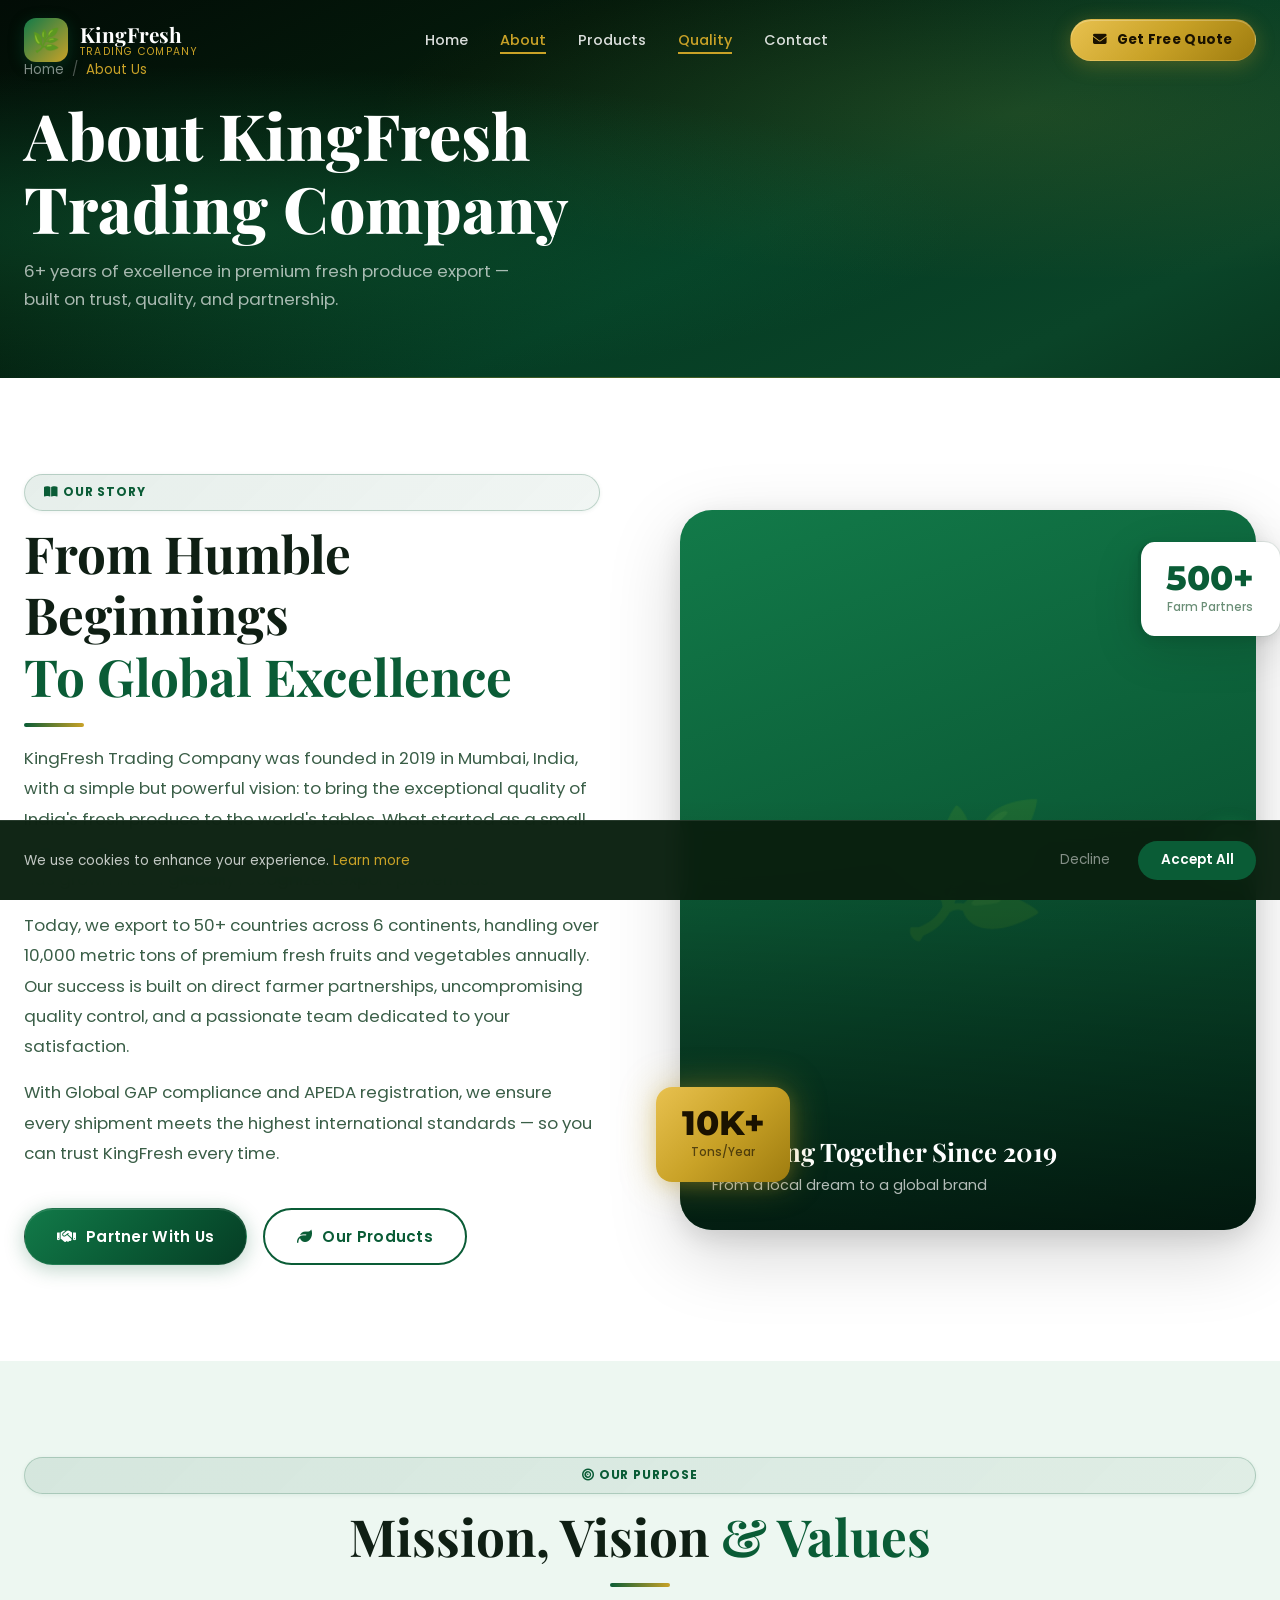
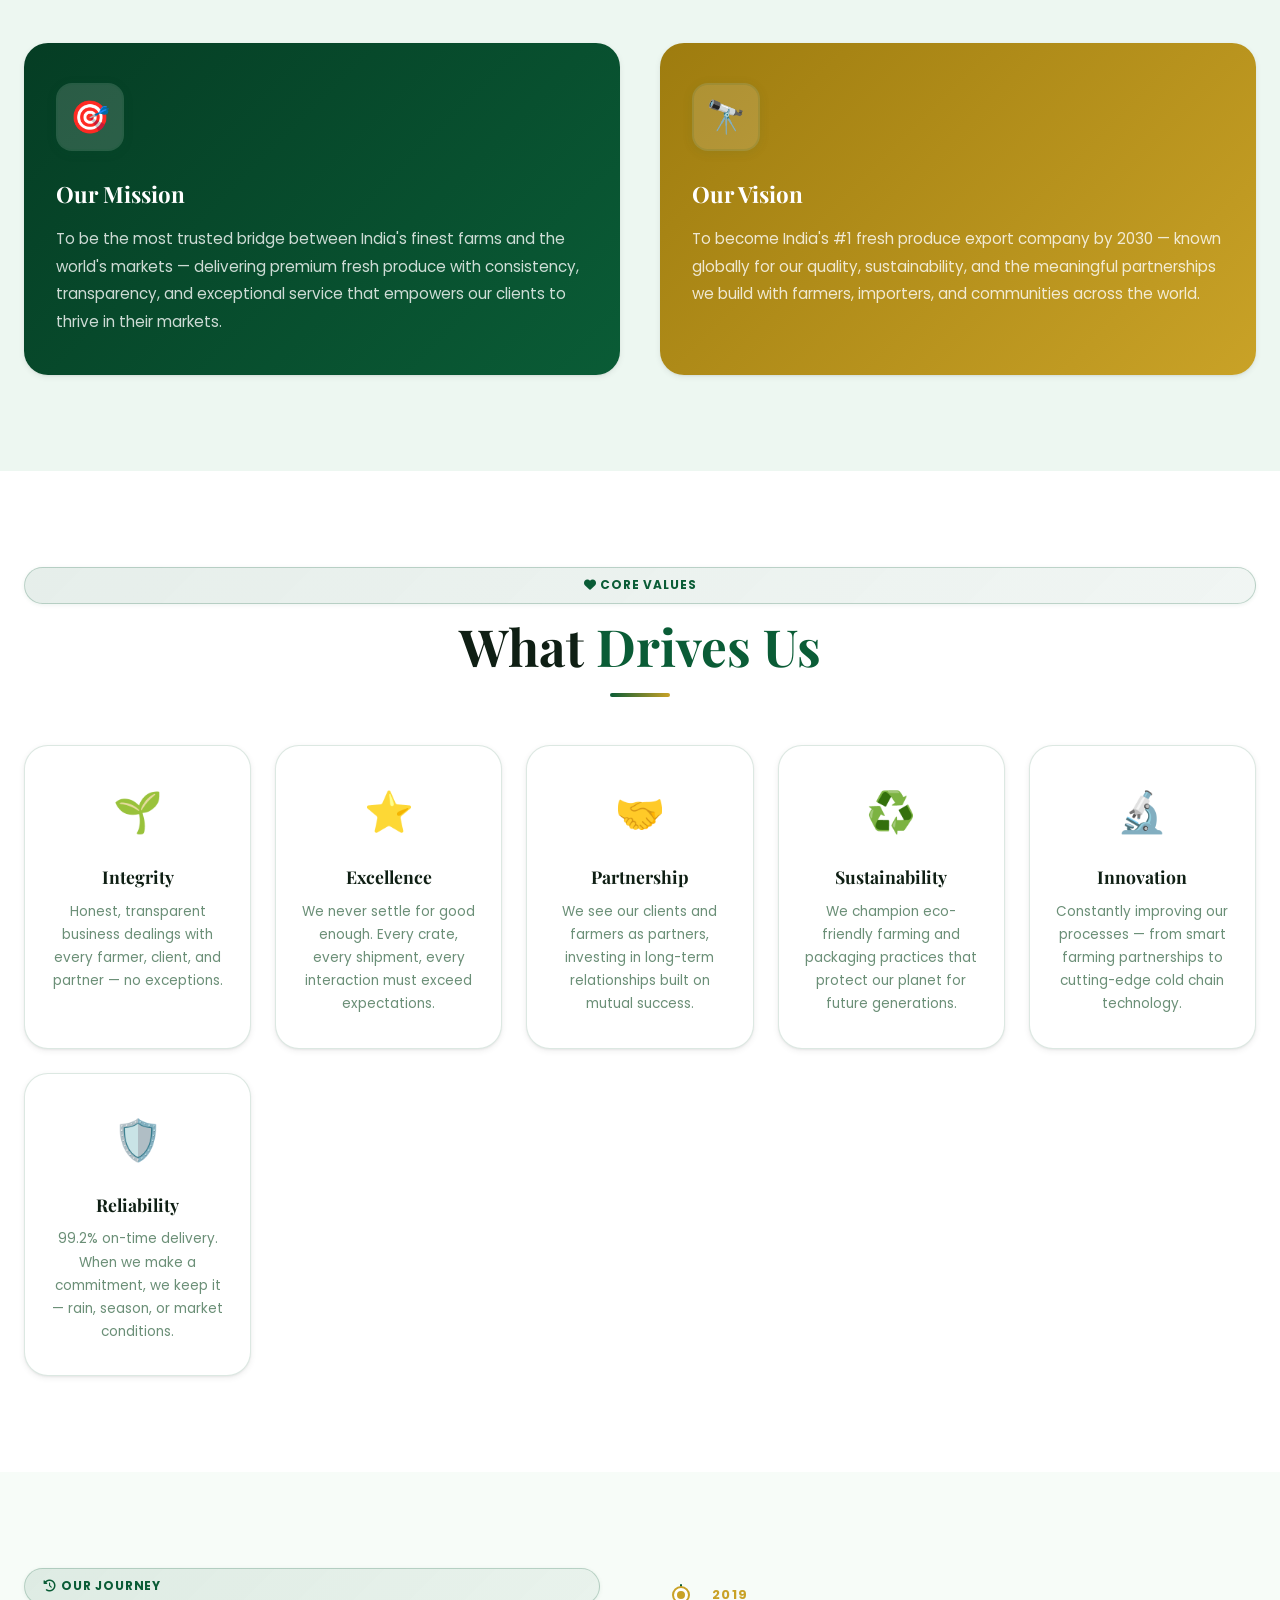
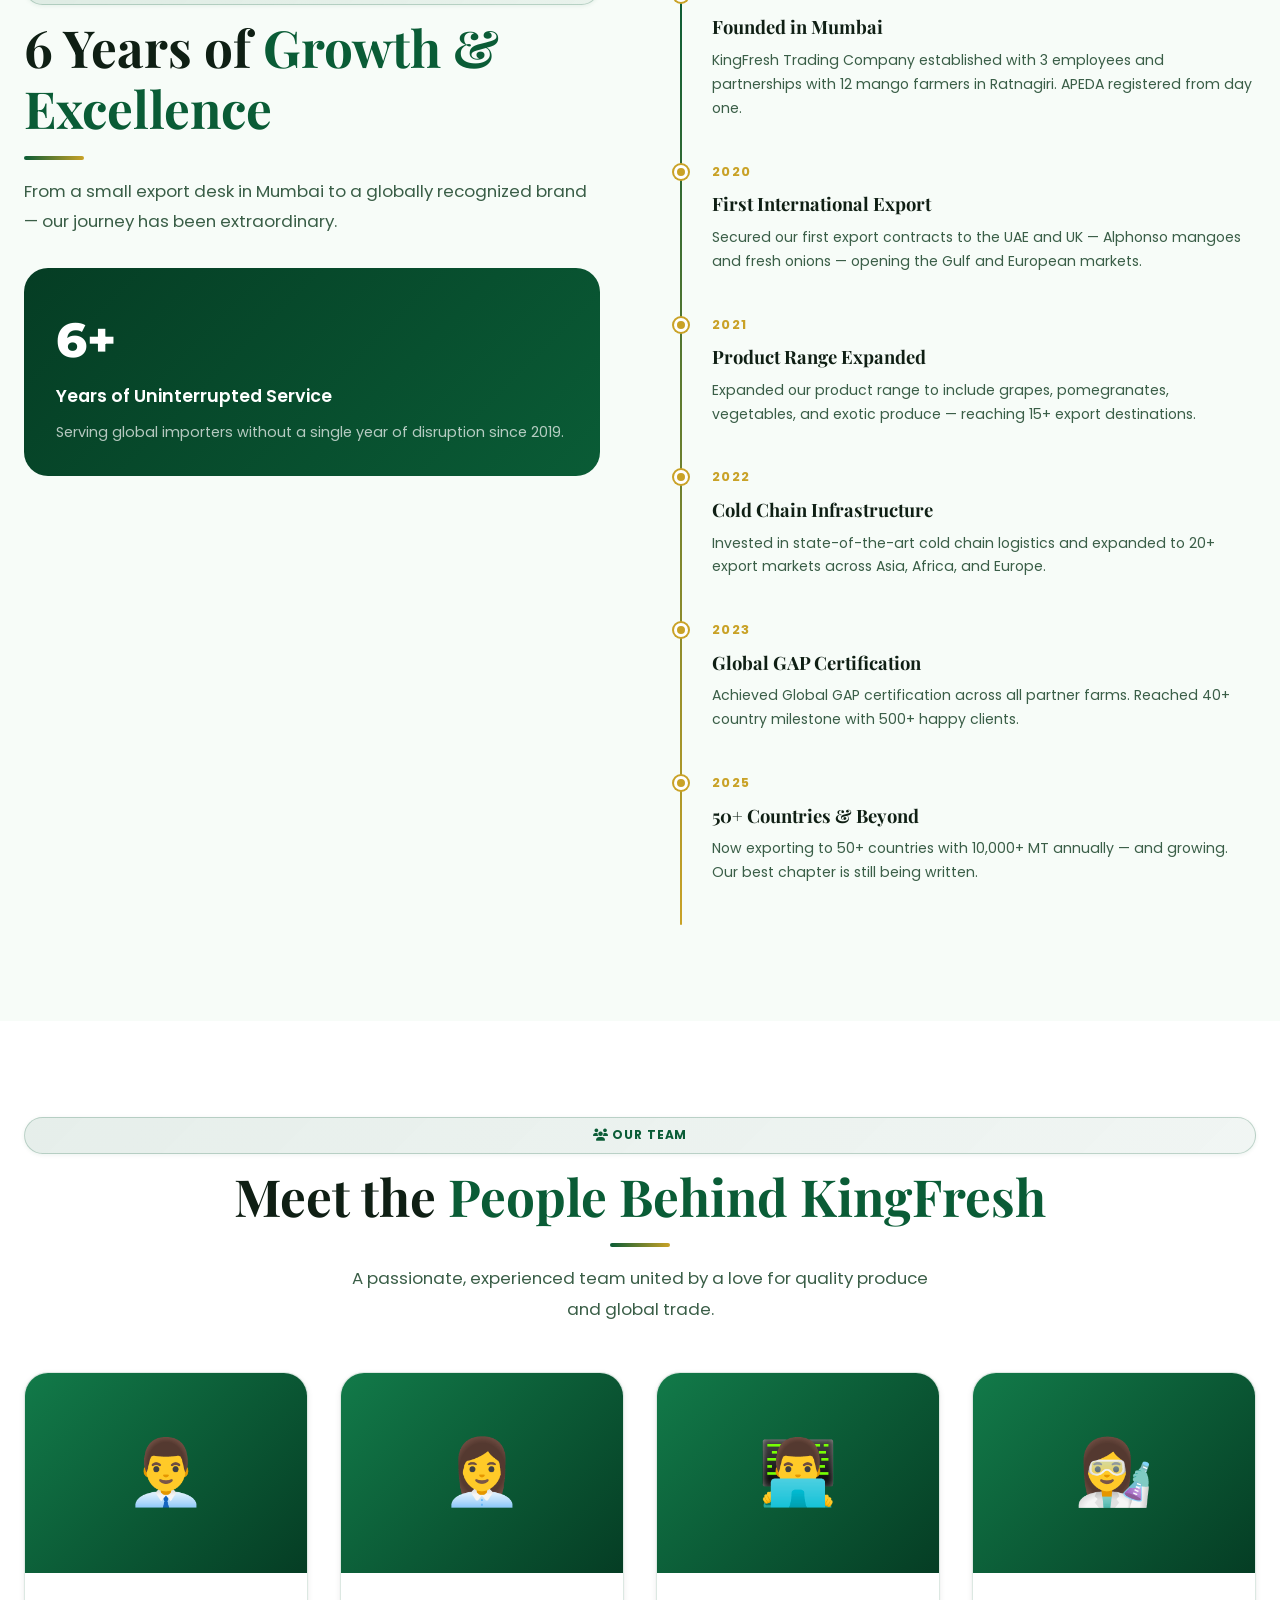
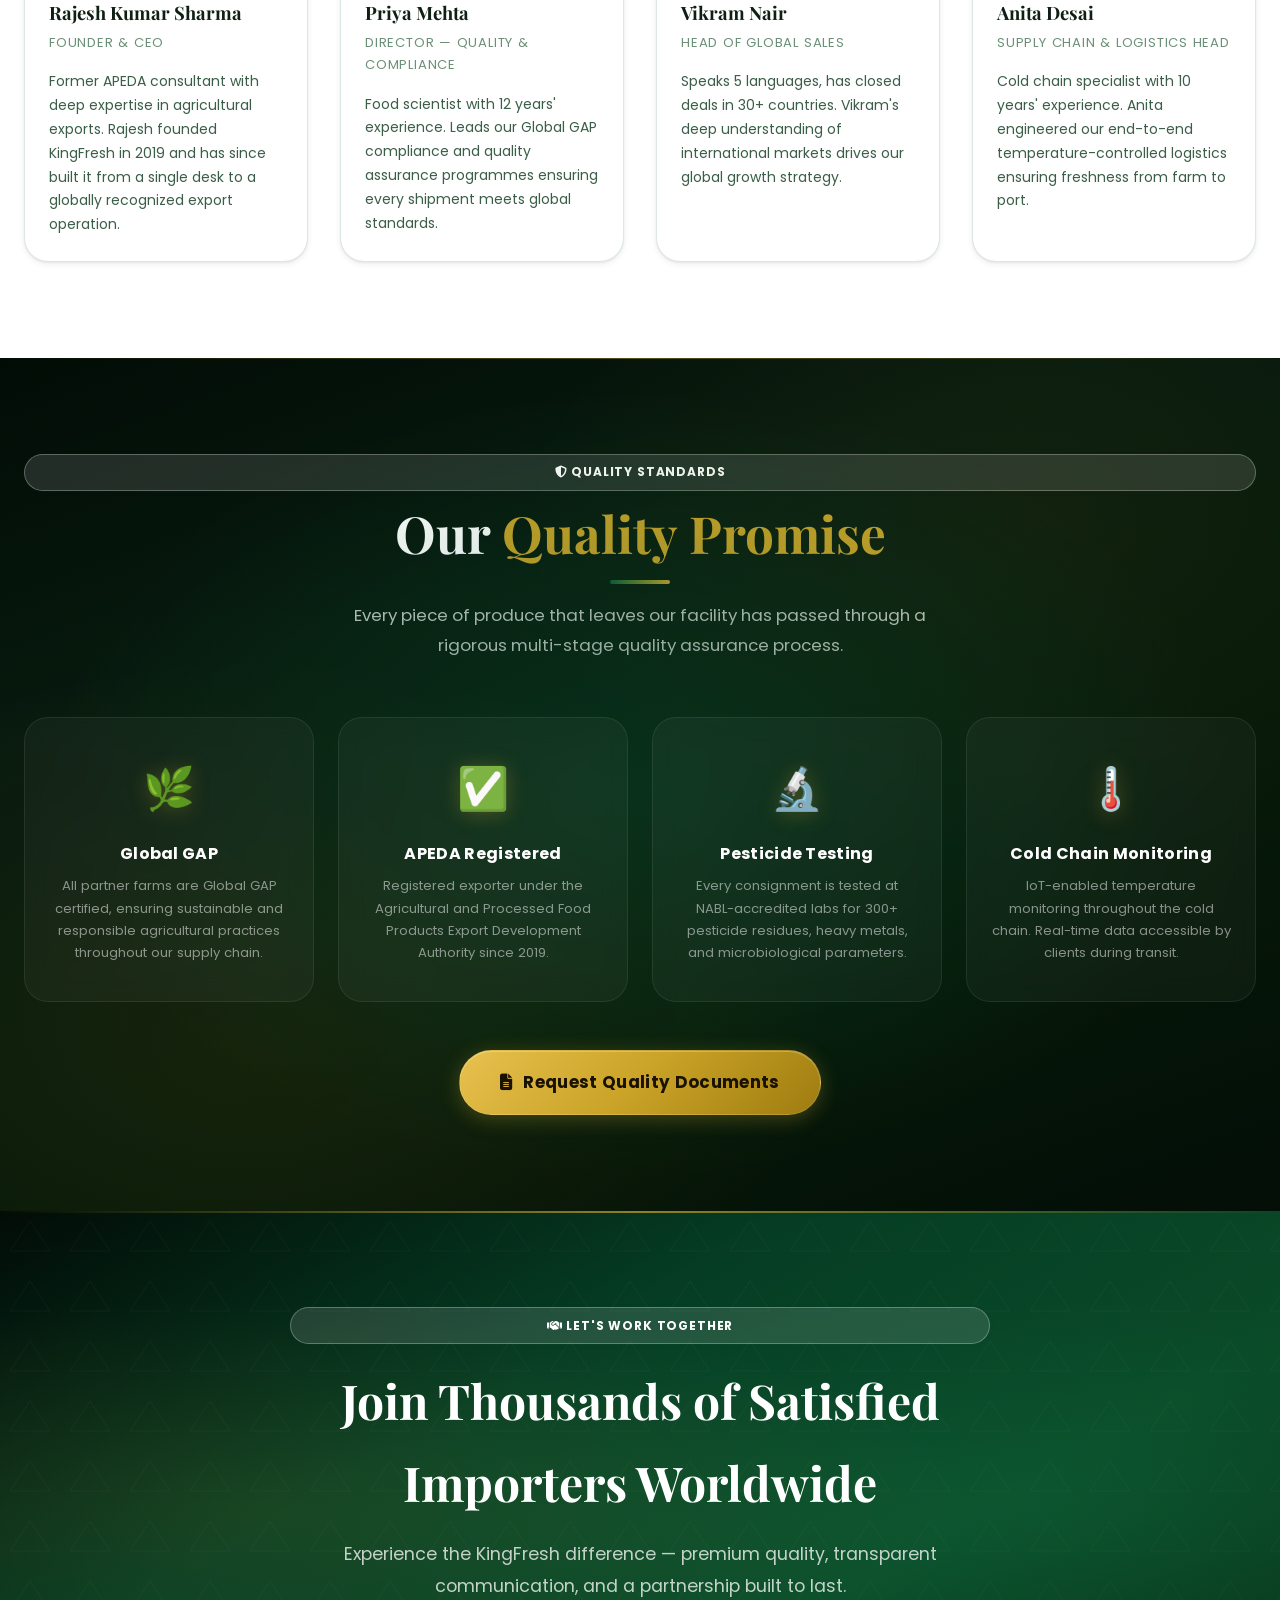
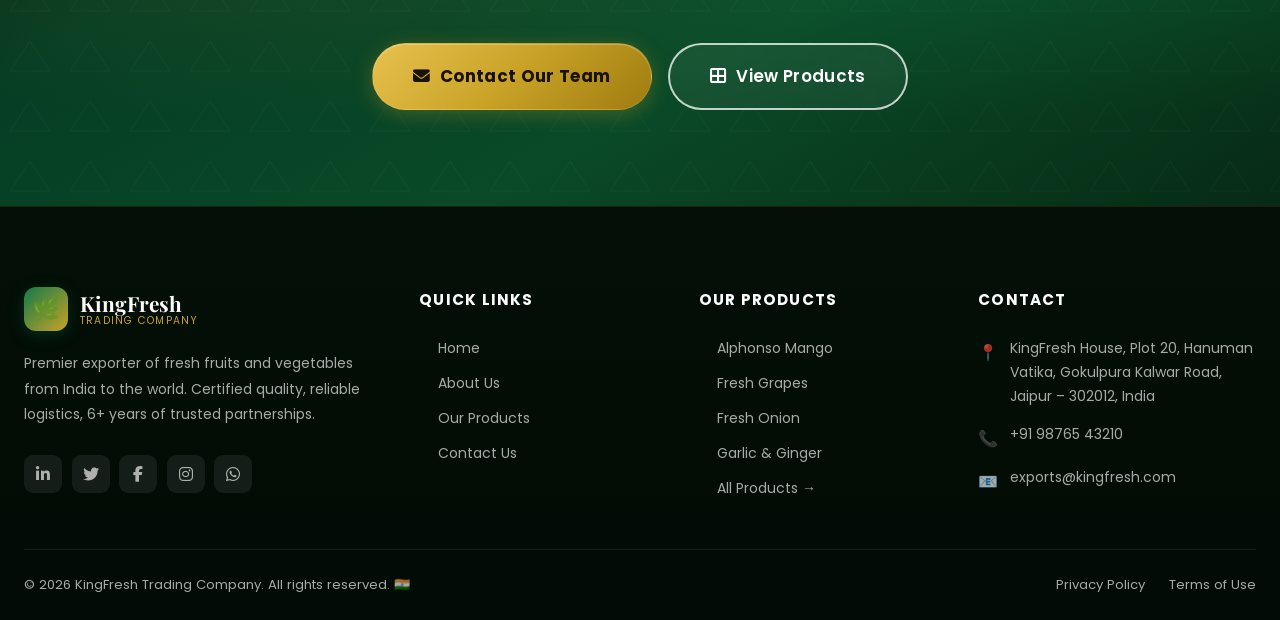
==== about.html @ a1f4e469 "KingFresh website" ====
<!DOCTYPE html>
<html lang="en">
<head>
  <meta charset="UTF-8"/>
  <meta name="viewport" content="width=device-width, initial-scale=1.0"/>
  <meta name="description" content="About KingFresh Trading Company — Our story, mission, team, and quality certifications. 6+ years of premium fresh produce export excellence."/>
  <title>About Us | KingFresh Trading Company</title>
  <link rel="stylesheet" href="css/style.css"/>
  <link rel="stylesheet" href="https://cdnjs.cloudflare.com/ajax/libs/font-awesome/6.5.0/css/all.min.css" crossorigin="anonymous"/>
  <meta name="theme-color" content="#0a5c36"/>
</head>
<body>

<div id="progress-bar" aria-hidden="true"></div>

<!-- PRELOADER -->
<div id="preloader" role="status" aria-label="Loading">
  <div class="preloader-inner">
    <div class="preloader-logo">King<span>Fresh</span></div>
    <div class="preloader-bar"><div class="preloader-bar-fill"></div></div>
  </div>
</div>

<!-- NAVBAR -->
<nav class="navbar transparent" aria-label="Main Navigation">
  <div class="container nav-inner">
    <a href="index.html" class="nav-logo">
      <div class="nav-logo-icon">🌿</div>
      <div class="nav-logo-text">KingFresh<span>Trading Company</span></div>
    </a>
    <ul class="nav-links">
      <li><a href="index.html"    class="nav-link">Home</a></li>
      <li><a href="about.html"    class="nav-link active">About</a></li>
      <li><a href="products.html" class="nav-link">Products</a></li>
      <li><a href="about.html#quality" class="nav-link">Quality</a></li>
      <li><a href="contact.html"  class="nav-link">Contact</a></li>
    </ul>
    <a href="contact.html" class="btn btn-secondary btn-sm nav-cta"><i class="fas fa-envelope"></i> Get Free Quote</a>
    <button class="nav-hamburger" aria-label="Toggle Menu"><span></span><span></span><span></span></button>
  </div>
</nav>
<div class="mobile-menu" id="mobile-menu">
  <a href="index.html" class="nav-link">Home</a>
  <a href="about.html" class="nav-link">About</a>
  <a href="products.html" class="nav-link">Products</a>
  <a href="contact.html" class="nav-link">Contact</a>
  <a href="contact.html" class="btn btn-secondary">Get Free Quote</a>
</div>

<!-- PAGE HERO -->
<header class="page-hero" aria-labelledby="page-title">
  <div class="container page-hero-inner">
    <nav class="breadcrumb" aria-label="Breadcrumb">
      <a href="index.html">Home</a>
      <span class="breadcrumb-sep">/</span>
      <span class="breadcrumb-current">About Us</span>
    </nav>
    <h1 class="page-hero-title" id="page-title">About KingFresh<br/>Trading Company</h1>
    <p class="page-hero-sub">6+ years of excellence in premium fresh produce export — built on trust, quality, and partnership.</p>
  </div>
</header>

<!-- OUR STORY -->
<section class="section-pad" style="background:var(--clr-white);" aria-labelledby="story-title">
  <div class="container">
    <div class="about-grid">
      <div class="reveal from-left">
        <span class="badge section-label"><i class="fas fa-book-open"></i> Our Story</span>
        <h2 class="section-title" id="story-title">From Humble Beginnings<br/><span>To Global Excellence</span></h2>
        <div class="divider"></div>
        <p class="section-sub">
          KingFresh Trading Company was founded in 2019 in Mumbai, India, with a simple but powerful vision:
          to bring the exceptional quality of India's fresh produce to the world's tables. What started as a
          small export operation with 3 team members and a handful of farmers has grown into a globally
          recognized export powerhouse.
        </p>
        <p class="section-sub" style="margin-top:1rem;">
          Today, we export to 50+ countries across 6 continents, handling over 10,000 metric tons of
          premium fresh fruits and vegetables annually. Our success is built on direct farmer partnerships,
          uncompromising quality control, and a passionate team dedicated to your satisfaction.
        </p>
        <p class="section-sub" style="margin-top:1rem;">
          With Global GAP compliance and APEDA registration, we ensure every
          shipment meets the highest international standards — so you can trust KingFresh every time.
        </p>
        <div style="margin-top:2.5rem;display:flex;gap:1rem;flex-wrap:wrap;">
          <a href="contact.html" class="btn btn-primary"><i class="fas fa-handshake"></i> Partner With Us</a>
          <a href="products.html" class="btn btn-outline-dark"><i class="fas fa-leaf"></i> Our Products</a>
        </div>
      </div>
      <div class="about-visual reveal from-right">
        <div class="about-img-main">
          <div class="about-img-content">
            <p class="about-img-caption">Growing Together Since 2019</p>
            <p class="about-img-sub">From a local dream to a global brand</p>
          </div>
        </div>
        <div class="about-badge-float">
          <div class="num">500+</div>
          <div class="label">Farm Partners</div>
        </div>
        <div class="about-badge-float2">
          <div class="num">10K+</div>
          <div class="label">Tons/Year</div>
        </div>
      </div>
    </div>
  </div>
</section>

<!-- MISSION & VISION -->
<section class="section-pad" style="background:var(--clr-light);" aria-labelledby="mv-title">
  <div class="container">
    <div class="text-center reveal" style="margin-bottom:3.5rem;">
      <span class="badge section-label"><i class="fas fa-bullseye"></i> Our Purpose</span>
      <h2 class="section-title" id="mv-title">Mission, Vision <span>&amp; Values</span></h2>
      <div class="divider center"></div>
    </div>
    <div style="display:grid;grid-template-columns:1fr 1fr;gap:2.5rem;" class="mission-grid">
      <div class="why-card reveal stagger-1" style="background:linear-gradient(135deg,var(--clr-primary-dark),var(--clr-primary));color:white;border:none;">
        <div class="why-icon" style="background:rgba(255,255,255,0.15);font-size:2rem;">🎯</div>
        <h3 class="why-title" style="color:white;font-family:var(--font-heading);font-size:1.4rem;">Our Mission</h3>
        <p style="color:rgba(255,255,255,0.8);font-size:.95rem;line-height:1.8;">
          To be the most trusted bridge between India's finest farms and the world's markets —
          delivering premium fresh produce with consistency, transparency, and exceptional service
          that empowers our clients to thrive in their markets.
        </p>
      </div>
      <div class="why-card reveal stagger-2" style="background:linear-gradient(135deg,var(--clr-secondary-dark),var(--clr-secondary));color:white;border:none;">
        <div class="why-icon" style="background:rgba(255,255,255,0.15);font-size:2rem;">🔭</div>
        <h3 class="why-title" style="color:white;font-family:var(--font-heading);font-size:1.4rem;">Our Vision</h3>
        <p style="color:rgba(255,255,255,0.8);font-size:.95rem;line-height:1.8;">
          To become India's #1 fresh produce export company by 2030 — known globally for
          our quality, sustainability, and the meaningful partnerships we build with farmers,
          importers, and communities across the world.
        </p>
      </div>
    </div>
  </div>
</section>

<!-- VALUES -->
<section class="section-pad" style="background:var(--clr-white);" aria-labelledby="values-title">
  <div class="container">
    <div class="text-center reveal" style="margin-bottom:3rem;">
      <span class="badge section-label"><i class="fas fa-heart"></i> Core Values</span>
      <h2 class="section-title" id="values-title">What <span>Drives Us</span></h2>
      <div class="divider center"></div>
    </div>
    <div class="values-grid">
      <div class="value-card reveal stagger-1">
        <div class="value-icon">🌱</div>
        <div class="value-name">Integrity</div>
        <p class="value-desc">Honest, transparent business dealings with every farmer, client, and partner — no exceptions.</p>
      </div>
      <div class="value-card reveal stagger-2">
        <div class="value-icon">⭐</div>
        <div class="value-name">Excellence</div>
        <p class="value-desc">We never settle for good enough. Every crate, every shipment, every interaction must exceed expectations.</p>
      </div>
      <div class="value-card reveal stagger-3">
        <div class="value-icon">🤝</div>
        <div class="value-name">Partnership</div>
        <p class="value-desc">We see our clients and farmers as partners, investing in long-term relationships built on mutual success.</p>
      </div>
      <div class="value-card reveal stagger-4">
        <div class="value-icon">♻️</div>
        <div class="value-name">Sustainability</div>
        <p class="value-desc">We champion eco-friendly farming and packaging practices that protect our planet for future generations.</p>
      </div>
      <div class="value-card reveal stagger-1">
        <div class="value-icon">🔬</div>
        <div class="value-name">Innovation</div>
        <p class="value-desc">Constantly improving our processes — from smart farming partnerships to cutting-edge cold chain technology.</p>
      </div>
      <div class="value-card reveal stagger-2">
        <div class="value-icon">🛡️</div>
        <div class="value-name">Reliability</div>
        <p class="value-desc">99.2% on-time delivery. When we make a commitment, we keep it — rain, season, or market conditions.</p>
      </div>
    </div>
  </div>
</section>

<!-- TIMELINE -->
<section class="section-pad" style="background:var(--clr-off-white);" aria-labelledby="timeline-title">
  <div class="container">
    <div class="timeline-outer" style="display:grid;grid-template-columns:1fr 1fr;gap:5rem;align-items:start;">
      <div class="reveal from-left">
        <span class="badge section-label"><i class="fas fa-history"></i> Our Journey</span>
        <h2 class="section-title" id="timeline-title">6 Years of <span>Growth &amp; Excellence</span></h2>
        <div class="divider"></div>
        <p class="section-sub">From a small export desk in Mumbai to a globally recognized brand — our journey has been extraordinary.</p>
        <div style="margin-top:2rem;padding:2rem;background:linear-gradient(135deg,var(--clr-primary-dark),var(--clr-primary));border-radius:var(--radius-xl);color:white;">
          <div style="font-size:3rem;font-weight:800;font-family:var(--font-display);">6+</div>
          <div style="font-size:1.1rem;font-weight:600;margin-bottom:.5rem;">Years of Uninterrupted Service</div>
          <div style="font-size:.9rem;color:rgba(255,255,255,0.7);">Serving global importers without a single year of disruption since 2019.</div>
        </div>
      </div>
      <div class="reveal from-right" style="padding-top:1rem;">
        <div class="timeline">
          <div class="timeline-item">
            <div class="timeline-year">2019</div>
            <div class="timeline-title">Founded in Mumbai</div>
            <p class="timeline-desc">KingFresh Trading Company established with 3 employees and partnerships with 12 mango farmers in Ratnagiri. APEDA registered from day one.</p>
          </div>
          <div class="timeline-item">
            <div class="timeline-year">2020</div>
            <div class="timeline-title">First International Export</div>
            <p class="timeline-desc">Secured our first export contracts to the UAE and UK — Alphonso mangoes and fresh onions — opening the Gulf and European markets.</p>
          </div>
          <div class="timeline-item">
            <div class="timeline-year">2021</div>
            <div class="timeline-title">Product Range Expanded</div>
            <p class="timeline-desc">Expanded our product range to include grapes, pomegranates, vegetables, and exotic produce — reaching 15+ export destinations.</p>
          </div>
          <div class="timeline-item">
            <div class="timeline-year">2022</div>
            <div class="timeline-title">Cold Chain Infrastructure</div>
            <p class="timeline-desc">Invested in state-of-the-art cold chain logistics and expanded to 20+ export markets across Asia, Africa, and Europe.</p>
          </div>
          <div class="timeline-item">
            <div class="timeline-year">2023</div>
            <div class="timeline-title">Global GAP Certification</div>
            <p class="timeline-desc">Achieved Global GAP certification across all partner farms. Reached 40+ country milestone with 500+ happy clients.</p>
          </div>
          <div class="timeline-item">
            <div class="timeline-year">2025</div>
            <div class="timeline-title">50+ Countries &amp; Beyond</div>
            <p class="timeline-desc">Now exporting to 50+ countries with 10,000+ MT annually — and growing. Our best chapter is still being written.</p>
          </div>
        </div>
      </div>
    </div>
  </div>
</section>

<!-- TEAM -->
<section class="section-pad" style="background:var(--clr-white);" aria-labelledby="team-title">
  <div class="container">
    <div class="text-center reveal" style="margin-bottom:3rem;">
      <span class="badge section-label"><i class="fas fa-users"></i> Our Team</span>
      <h2 class="section-title" id="team-title">Meet the <span>People Behind KingFresh</span></h2>
      <div class="divider center"></div>
      <p class="section-sub">A passionate, experienced team united by a love for quality produce and global trade.</p>
    </div>
    <div class="team-grid">
      <div class="team-card reveal stagger-1">
        <div class="team-avatar">👨‍💼</div>
        <div class="team-body">
          <div class="team-name">Rajesh Kumar Sharma</div>
          <div class="team-role">Founder &amp; CEO</div>
          <p class="team-bio">Former APEDA consultant with deep expertise in agricultural exports. Rajesh founded KingFresh in 2019 and has since built it from a single desk to a globally recognized export operation.</p>
        </div>
      </div>
      <div class="team-card reveal stagger-2">
        <div class="team-avatar">👩‍💼</div>
        <div class="team-body">
          <div class="team-name">Priya Mehta</div>
          <div class="team-role">Director — Quality &amp; Compliance</div>
          <p class="team-bio">Food scientist with 12 years' experience. Leads our Global GAP compliance and quality assurance programmes ensuring every shipment meets global standards.</p>
        </div>
      </div>
      <div class="team-card reveal stagger-3">
        <div class="team-avatar">👨‍💻</div>
        <div class="team-body">
          <div class="team-name">Vikram Nair</div>
          <div class="team-role">Head of Global Sales</div>
          <p class="team-bio">Speaks 5 languages, has closed deals in 30+ countries. Vikram's deep understanding of international markets drives our global growth strategy.</p>
        </div>
      </div>
      <div class="team-card reveal stagger-4">
        <div class="team-avatar">👩‍🔬</div>
        <div class="team-body">
          <div class="team-name">Anita Desai</div>
          <div class="team-role">Supply Chain &amp; Logistics Head</div>
          <p class="team-bio">Cold chain specialist with 10 years' experience. Anita engineered our end-to-end temperature-controlled logistics ensuring freshness from farm to port.</p>
        </div>
      </div>
    </div>
  </div>
</section>

<!-- QUALITY SECTION (anchor for quality link) -->
<section id="quality" class="certs-section section-pad" aria-labelledby="quality-title">
  <div class="container">
    <div class="text-center reveal">
      <span class="badge badge-white section-label"><i class="fas fa-shield-alt"></i> Quality Standards</span>
      <h2 class="section-title light" id="quality-title">Our <span>Quality Promise</span></h2>
      <div class="divider center"></div>
      <p class="section-sub light">Every piece of produce that leaves our facility has passed through a rigorous multi-stage quality assurance process.</p>
    </div>
    <div class="certs-grid" style="margin-top:3.5rem;grid-template-columns:repeat(auto-fill,minmax(260px,1fr));">
      <div class="cert-card reveal stagger-1">
        <span class="cert-icon">🌿</span>
        <div class="cert-name">Global GAP</div>
        <p class="cert-body">All partner farms are Global GAP certified, ensuring sustainable and responsible agricultural practices throughout our supply chain.</p>
      </div>
      <div class="cert-card reveal stagger-2">
        <span class="cert-icon">✅</span>
        <div class="cert-name">APEDA Registered</div>
        <p class="cert-body">Registered exporter under the Agricultural and Processed Food Products Export Development Authority since 2019.</p>
      </div>
      <div class="cert-card reveal stagger-3">
        <span class="cert-icon">🔬</span>
        <div class="cert-name">Pesticide Testing</div>
        <p class="cert-body">Every consignment is tested at NABL-accredited labs for 300+ pesticide residues, heavy metals, and microbiological parameters.</p>
      </div>
      <div class="cert-card reveal stagger-4">
        <span class="cert-icon">🌡️</span>
        <div class="cert-name">Cold Chain Monitoring</div>
        <p class="cert-body">IoT-enabled temperature monitoring throughout the cold chain. Real-time data accessible by clients during transit.</p>
      </div>
    </div>
    <div style="text-align:center;margin-top:3rem;">
      <a href="contact.html" class="btn btn-secondary btn-lg"><i class="fas fa-file-alt"></i> Request Quality Documents</a>
    </div>
  </div>
</section>

<!-- CTA -->
<section class="cta-section section-pad" aria-labelledby="about-cta-title">
  <div class="container">
    <div class="cta-inner reveal">
      <span class="badge badge-white section-label" style="margin-bottom:1rem;"><i class="fas fa-handshake"></i> Let's Work Together</span>
      <h2 class="cta-title" id="about-cta-title">Join Thousands of Satisfied<br/>Importers Worldwide</h2>
      <p class="cta-desc">Experience the KingFresh difference — premium quality, transparent communication, and a partnership built to last.</p>
      <div class="cta-actions">
        <a href="contact.html" class="btn btn-secondary btn-lg"><i class="fas fa-envelope"></i> Contact Our Team</a>
        <a href="products.html" class="btn btn-outline btn-lg"><i class="fas fa-th-large"></i> View Products</a>
      </div>
    </div>
  </div>
</section>

<!-- FOOTER -->
<footer class="footer">
  <div class="container">
    <div class="footer-grid">
      <div class="footer-brand">
        <div class="nav-logo" style="margin-bottom:1.25rem;"><div class="nav-logo-icon">🌿</div><div class="nav-logo-text">KingFresh<span>Trading Company</span></div></div>
        <p class="footer-brand-desc">Premier exporter of fresh fruits and vegetables from India to the world. Certified quality, reliable logistics, 6+ years of trusted partnerships.</p>
        <div class="footer-social">
          <a href="#" class="footer-social-btn" aria-label="LinkedIn"><i class="fab fa-linkedin-in"></i></a>
          <a href="#" class="footer-social-btn" aria-label="Twitter"><i class="fab fa-twitter"></i></a>
          <a href="#" class="footer-social-btn" aria-label="Facebook"><i class="fab fa-facebook-f"></i></a>
          <a href="#" class="footer-social-btn" aria-label="Instagram"><i class="fab fa-instagram"></i></a>
          <a href="#" class="footer-social-btn" aria-label="WhatsApp"><i class="fab fa-whatsapp"></i></a>
        </div>
      </div>
      <div>
        <div class="footer-col-title">Quick Links</div>
        <ul class="footer-links">
          <li><a href="index.html" class="footer-link">Home</a></li>
          <li><a href="about.html" class="footer-link">About Us</a></li>
          <li><a href="products.html" class="footer-link">Our Products</a></li>
          <li><a href="contact.html" class="footer-link">Contact Us</a></li>
        </ul>
      </div>
      <div>
        <div class="footer-col-title">Our Products</div>
        <ul class="footer-links">
          <li><a href="products.html" class="footer-link">Alphonso Mango</a></li>
          <li><a href="products.html" class="footer-link">Fresh Grapes</a></li>
          <li><a href="products.html" class="footer-link">Fresh Onion</a></li>
          <li><a href="products.html" class="footer-link">Garlic &amp; Ginger</a></li>
          <li><a href="products.html" class="footer-link">All Products →</a></li>
        </ul>
      </div>
      <div>
        <div class="footer-col-title">Contact</div>
        <div class="footer-contact-items">
          <div class="footer-contact-item"><span class="footer-contact-icon">📍</span><span>KingFresh House, Plot 20, Hanuman Vatika, Gokulpura Kalwar Road, Jaipur – 302012, India</span></div>
          <div class="footer-contact-item"><span class="footer-contact-icon">📞</span><a href="tel:+919876543210" style="color:inherit;">+91 98765 43210</a></div>
          <div class="footer-contact-item"><span class="footer-contact-icon">📧</span><a href="mailto:exports@kingfresh.com" style="color:inherit;">exports@kingfresh.com</a></div>
        </div>
      </div>
    </div>
    <div class="footer-bottom">
      <p class="footer-copy">&copy; <span id="year"></span> KingFresh Trading Company. All rights reserved. 🇮🇳</p>
      <nav class="footer-legal"><a href="#">Privacy Policy</a><a href="#">Terms of Use</a></nav>
    </div>
  </div>
</footer>

<button id="back-to-top" aria-label="Back to top"><i class="fas fa-arrow-up"></i></button>
<a id="whatsapp-btn" href="https://wa.me/919876543210" target="_blank" rel="noopener noreferrer" aria-label="WhatsApp"><i class="fab fa-whatsapp"></i></a>
<div id="cookie-banner" role="dialog">
  <p class="cookie-text">We use cookies to enhance your experience. <a href="#">Learn more</a></p>
  <div class="cookie-btns"><button class="cookie-decline">Decline</button><button class="cookie-accept">Accept All</button></div>
</div>
<script>document.getElementById('year').textContent=new Date().getFullYear();</script>
<script src="js/kf-data.js"></script>
<script src="js/kf-site.js" defer></script>
<script src="js/main.js" defer></script>
<style>
  @media(max-width:768px){
    .mission-grid{grid-template-columns:1fr!important;gap:1.5rem!important;}
    /* Timeline two-col → one-col */
    .timeline-outer{grid-template-columns:1fr!important;gap:2rem!important;}
    /* Story section */
    .about-grid{grid-template-columns:1fr!important;}
  }
  @media(max-width:480px){
    .mission-grid{grid-template-columns:1fr!important;}
  }
</style>
</body>
</html>
---- css/style.css ----
/* =====================================================
   KINGFRESH TRADING COMPANY — Premium Export Website
   World-Class Stylesheet v2.0  (Upgraded Palette)
   ===================================================== */

/* === GOOGLE FONTS === */
@import url('https://fonts.googleapis.com/css2?family=Playfair+Display:ital,wght@0,400;0,600;0,700;0,800;1,400;1,600&family=Poppins:wght@300;400;500;600;700;800&family=Montserrat:wght@400;600;700;800;900&display=swap');

/* ============================================
   ROOT VARIABLES  — Deep Emerald + Real Gold
   ============================================ */
:root {
  /* ── Core Greens (deep emerald — like Harrods/luxury) ── */
  --clr-primary:        #0a5c36;   /* deep emerald */
  --clr-primary-light:  #127a49;   /* medium emerald */
  --clr-primary-mid:    #0e6b40;   /* mid emerald for gradients */
  --clr-primary-dark:   #053d24;   /* darkest emerald */
  --clr-primary-glow:   rgba(10,92,54,0.28);

  /* ── Real Gold (warmer, richer — not orange) ── */
  --clr-secondary:      #c9a227;   /* true gold */
  --clr-secondary-light:#e8c14f;   /* light gold */
  --clr-secondary-dark: #9e7c0f;   /* deep gold */
  --clr-gold-glow:      rgba(201,162,39,0.30);

  /* ── Backgrounds & Darks ── */
  --clr-dark:           #03100a;   /* near-black with green tint */
  --clr-dark2:          #071a0e;   /* deep dark section bg */
  --clr-dark3:          #04260f;   /* hero gradient end */

  /* ── Text ── */
  --clr-text:           #0f1f14;   /* near-black text */
  --clr-text-secondary: #3a5e47;   /* mid-dark text */
  --clr-text-muted:     #6b8f77;   /* muted text */

  /* ── Backgrounds (slightly warm whites) ── */
  --clr-white:          #ffffff;
  --clr-off-white:      #f7fcf8;   /* very slightly green-tinted white */
  --clr-light:          #edf7f1;   /* soft light green bg */
  --clr-light2:         #e0f2e9;   /* slightly deeper light green */

  /* ── Border & Utility ── */
  --clr-border:         rgba(10,92,54,0.14);
  --clr-border-gold:    rgba(201,162,39,0.25);

  /* ── Fonts ── */
  --font-heading: 'Playfair Display', Georgia, serif;
  --font-body:    'Poppins', -apple-system, sans-serif;
  --font-display: 'Montserrat', sans-serif;

  /* ── Shadows (deeper, more luxurious) ── */
  --shadow-sm:   0 2px 6px rgba(0,0,0,0.07),  0 1px 2px rgba(0,0,0,0.05);
  --shadow-md:   0 6px 24px rgba(0,0,0,0.10),  0 2px 6px rgba(0,0,0,0.06);
  --shadow-lg:   0 14px 48px rgba(0,0,0,0.13), 0 4px 12px rgba(0,0,0,0.08);
  --shadow-xl:   0 24px 72px rgba(0,0,0,0.17), 0 8px 24px rgba(0,0,0,0.10);
  --shadow-glow: 0 0 48px rgba(10,92,54,0.40), 0 0 16px rgba(10,92,54,0.20);
  --shadow-gold: 0 0 36px rgba(201,162,39,0.38), 0 4px 16px rgba(201,162,39,0.20);
  --shadow-card: 0 4px 16px rgba(10,92,54,0.08), 0 1px 4px rgba(0,0,0,0.04);

  /* ── Radius ── */
  --radius-sm: .375rem;
  --radius-md: .75rem;
  --radius-lg: 1rem;
  --radius-xl: 1.5rem;
  --radius-2xl:2rem;
  --radius-full:9999px;

  /* ── Transitions ── */
  --transition: 300ms ease;
  --transition-spring: 320ms cubic-bezier(0.34,1.56,0.64,1);

  --nav-h: 80px;
  --container: 1280px;
}

/* ============================================
   RESET & BASE
   ============================================ */
*,*::before,*::after{box-sizing:border-box;margin:0;padding:0;}
html{scroll-behavior:smooth;font-size:16px;}
body{
  font-family:var(--font-body);
  color:var(--clr-text);
  background:var(--clr-white);
  line-height:1.7;
  overflow-x:hidden;
}
img{max-width:100%;height:auto;display:block;}
a{text-decoration:none;color:inherit;transition:var(--transition);}
ul{list-style:none;}
button{cursor:pointer;border:none;background:none;font-family:inherit;}
input,textarea,select{font-family:inherit;}
::selection{background:var(--clr-primary);color:var(--clr-white);}

/* Scrollbar */
::-webkit-scrollbar{width:6px;}
::-webkit-scrollbar-track{background:#f0f0f0;}
::-webkit-scrollbar-thumb{background:var(--clr-primary);border-radius:3px;}

/* ============================================
   PRELOADER
   ============================================ */
#preloader{
  position:fixed;inset:0;
  background:var(--clr-dark2);
  display:flex;align-items:center;justify-content:center;
  z-index:9999;
  transition:opacity .6s ease,visibility .6s ease;
}
#preloader.hidden{opacity:0;visibility:hidden;}
.preloader-inner{text-align:center;}
.preloader-logo{
  font-family:var(--font-heading);
  font-size:2rem;color:var(--clr-white);
  font-weight:700;
  margin-bottom:1rem;
}
.preloader-logo span{color:var(--clr-secondary);}
.preloader-bar{
  width:200px;height:3px;
  background:rgba(255,255,255,0.15);
  border-radius:2px;overflow:hidden;
  margin:0 auto;
}
.preloader-bar-fill{
  height:100%;width:0%;
  background:linear-gradient(90deg,var(--clr-primary-light),var(--clr-secondary));
  border-radius:2px;
  animation:preload 2s ease forwards;
}
@keyframes preload{to{width:100%;}}

/* ============================================
   UTILITIES
   ============================================ */
.container{
  width:100%;max-width:var(--container);
  margin:0 auto;padding:0 1.5rem;
}
.section-pad{padding:6rem 0;}
.section-pad-sm{padding:4rem 0;}

.badge{
  display:inline-flex;align-items:center;gap:.5rem;
  background:linear-gradient(135deg,rgba(10,92,54,0.10),rgba(10,92,54,0.06));
  border:1px solid rgba(10,92,54,0.22);
  color:var(--clr-primary);
  padding:.45rem 1.2rem;
  border-radius:var(--radius-full);
  font-size:.75rem;font-weight:700;letter-spacing:.07em;
  text-transform:uppercase;
  box-shadow:0 1px 4px rgba(10,92,54,0.08);
}
.badge-white{
  background:rgba(255,255,255,0.12);
  border-color:rgba(255,255,255,0.28);
  color:var(--clr-white);
}
.badge-gold{
  background:rgba(201,162,39,0.12);
  border-color:rgba(201,162,39,0.30);
  color:var(--clr-secondary-dark);
}

.section-label{
  display:block;margin-bottom:.75rem;
}
.section-title{
  font-family:var(--font-heading);
  font-size:clamp(2rem,4vw,3.25rem);
  line-height:1.2;font-weight:700;
  color:var(--clr-text);
}
.section-title span{color:var(--clr-primary);}
.section-title.light{color:var(--clr-white);}
.section-title.light span{color:var(--clr-secondary);}

.section-sub{
  font-size:1.05rem;color:var(--clr-text-secondary);
  max-width:600px;line-height:1.8;
  margin-top:.75rem;
}
.section-sub.light{color:rgba(255,255,255,0.75);}

.text-center{text-align:center;}
.text-center .section-sub{margin:0.75rem auto 0;}

.divider{
  width:60px;height:4px;
  background:linear-gradient(90deg,var(--clr-primary),var(--clr-secondary));
  border-radius:2px;margin:1rem 0;
}
.divider.center{margin:1rem auto;}

/* ============================================
   BUTTONS
   ============================================ */
.btn{
  display:inline-flex;align-items:center;gap:.6rem;
  padding:.85rem 2rem;
  border-radius:var(--radius-full);
  font-size:.95rem;font-weight:600;
  letter-spacing:.02em;
  transition:all var(--transition);
  position:relative;overflow:hidden;
  white-space:nowrap;
}
.btn::after{
  content:'';position:absolute;inset:0;
  background:rgba(255,255,255,0);
  transition:var(--transition);
}
.btn:hover::after{background:rgba(255,255,255,0.08);}
.btn:active{transform:scale(.97);}

.btn-primary{
  background:linear-gradient(135deg,var(--clr-primary-light) 0%,var(--clr-primary) 50%,var(--clr-primary-dark) 100%);
  color:var(--clr-white);
  box-shadow:0 4px 20px var(--clr-primary-glow), inset 0 1px 0 rgba(255,255,255,0.12);
  border:1px solid rgba(255,255,255,0.08);
}
.btn-primary:hover{
  transform:translateY(-2px);
  box-shadow:0 10px 36px var(--clr-primary-glow), inset 0 1px 0 rgba(255,255,255,0.15);
}

.btn-secondary{
  background:linear-gradient(135deg,var(--clr-secondary-light) 0%,var(--clr-secondary) 50%,var(--clr-secondary-dark) 100%);
  color:#1a1200;
  box-shadow:0 4px 20px var(--clr-gold-glow), inset 0 1px 0 rgba(255,255,255,0.25);
  border:1px solid rgba(255,255,255,0.10);
  font-weight:700;
}
.btn-secondary:hover{
  transform:translateY(-2px);
  box-shadow:0 12px 36px var(--clr-gold-glow);
}

.btn-outline{
  background:rgba(255,255,255,0.05);
  border:2px solid rgba(255,255,255,0.75);
  color:var(--clr-white);
  backdrop-filter:blur(4px);
}
.btn-outline:hover{
  background:var(--clr-white);
  border-color:var(--clr-white);
  color:var(--clr-primary-dark);
  transform:translateY(-2px);
  box-shadow:0 8px 24px rgba(255,255,255,0.2);
}

.btn-outline-dark{
  background:transparent;
  border:2px solid var(--clr-primary);
  color:var(--clr-primary);
}
.btn-outline-dark:hover{
  background:linear-gradient(135deg,var(--clr-primary-light),var(--clr-primary-dark));
  border-color:transparent;
  color:var(--clr-white);
  transform:translateY(-2px);
  box-shadow:0 8px 24px var(--clr-primary-glow);
}

.btn-lg{padding:1.1rem 2.5rem;font-size:1.05rem;}
.btn-sm{padding:.55rem 1.4rem;font-size:.85rem;}

/* ============================================
   NAVIGATION
   ============================================ */
.navbar{
  position:fixed;top:0;left:0;right:0;
  height:var(--nav-h);
  z-index:1000;
  transition:all .4s ease;
}
.navbar.transparent{background:transparent;}
.navbar.scrolled{
  background:rgba(3,16,10,0.96);
  backdrop-filter:blur(24px) saturate(180%);
  -webkit-backdrop-filter:blur(24px) saturate(180%);
  box-shadow:0 4px 32px rgba(0,0,0,0.4),0 1px 0 rgba(201,162,39,0.12);
  border-bottom:1px solid rgba(201,162,39,0.08);
}
.navbar.scrolled .nav-link{color:rgba(255,255,255,0.85);}
.navbar.scrolled .nav-link:hover{color:var(--clr-secondary);}

.nav-inner{
  display:flex;align-items:center;justify-content:space-between;
  height:var(--nav-h);
}
.nav-logo{
  display:flex;align-items:center;gap:.75rem;
  flex-shrink:0;
}
.nav-logo-icon{
  width:44px;height:44px;
  background:linear-gradient(135deg,var(--clr-primary-light),var(--clr-secondary));
  border-radius:12px;
  display:flex;align-items:center;justify-content:center;
  font-size:1.4rem;
  box-shadow:0 4px 15px rgba(10,92,54,0.4);
}
.nav-logo-text{
  font-family:var(--font-heading);
  font-size:1.3rem;font-weight:700;
  color:var(--clr-white);
  line-height:1.1;
}
.nav-logo-text span{
  display:block;font-size:.65rem;
  font-family:var(--font-body);font-weight:400;
  color:var(--clr-secondary);letter-spacing:.12em;
  text-transform:uppercase;
}
.nav-links{
  display:flex;align-items:center;gap:2rem;
}
.nav-link{
  font-size:.9rem;font-weight:500;
  color:rgba(255,255,255,0.85);
  position:relative;padding:.25rem 0;
  transition:var(--transition);
}
.nav-link::after{
  content:'';position:absolute;
  bottom:0;left:0;right:0;height:2px;
  background:var(--clr-secondary);
  transform:scaleX(0);transform-origin:left;
  transition:transform .3s ease;
}
.nav-link:hover,
.nav-link.active{color:var(--clr-secondary);}
.nav-link:hover::after,
.nav-link.active::after{transform:scaleX(1);}

.nav-cta{margin-left:1rem;}

.nav-hamburger{
  display:none;flex-direction:column;gap:5px;
  width:36px;height:36px;
  align-items:center;justify-content:center;
  border-radius:8px;
  border:1px solid rgba(255,255,255,0.2);
}
.nav-hamburger span{
  display:block;width:22px;height:2px;
  background:var(--clr-white);
  border-radius:1px;transition:var(--transition);
}
.nav-hamburger.open span:nth-child(1){transform:rotate(45deg) translate(5px,5px);}
.nav-hamburger.open span:nth-child(2){opacity:0;}
.nav-hamburger.open span:nth-child(3){transform:rotate(-45deg) translate(5px,-5px);}

.mobile-menu{
  display:none;position:fixed;
  top:var(--nav-h);left:0;right:0;
  background:rgba(3,16,10,0.98);
  backdrop-filter:blur(24px);
  padding:2rem 1.5rem;
  flex-direction:column;gap:1.5rem;
  z-index:999;
  border-top:1px solid rgba(201,162,39,0.15);
}
.mobile-menu.open{display:flex;}
.mobile-menu .nav-link{font-size:1.1rem;}
.mobile-menu .btn{width:100%;justify-content:center;}

/* ============================================
   HERO SECTION  — Deep Emerald Premium
   ============================================ */
.hero{
  position:relative;min-height:100vh;
  display:flex;align-items:center;justify-content:center;
  overflow:hidden;
  /* rich deep emerald gradient — feels like Harrods/Waitrose premium */
  background:linear-gradient(155deg,
    #020c06 0%,
    #041a0b 25%,
    var(--clr-primary-dark) 55%,
    #0d4a28 80%,
    #0a3d20 100%);
}
#hero-canvas{
  position:absolute;inset:0;
  pointer-events:none;z-index:1;
}
.hero-bg-pattern{
  position:absolute;inset:0;z-index:1;
  background-image:
    radial-gradient(ellipse at 15% 25%,rgba(18,122,73,0.45) 0%,transparent 45%),
    radial-gradient(ellipse at 85% 75%,rgba(201,162,39,0.18) 0%,transparent 40%),
    radial-gradient(ellipse at 50% 100%,rgba(0,0,0,0.5) 0%,transparent 60%),
    radial-gradient(ellipse at 50% 0%,rgba(10,92,54,0.30) 0%,transparent 50%);
}
/* subtle gold shimmer line across the top */
.hero::before{
  content:'';
  position:absolute;top:0;left:0;right:0;height:1px;
  background:linear-gradient(90deg,transparent,rgba(201,162,39,0.6),transparent);
  z-index:3;
}
.hero-content{
  position:relative;z-index:2;
  text-align:center;
  padding:0 1.5rem;
  max-width:900px;margin:0 auto;
}
.hero-badge{
  display:inline-flex;align-items:center;gap:.6rem;
  background:rgba(201,162,39,0.10);
  border:1px solid rgba(201,162,39,0.30);
  color:var(--clr-secondary-light);
  padding:.5rem 1.4rem;
  border-radius:var(--radius-full);
  font-size:.75rem;font-weight:600;
  letter-spacing:.09em;text-transform:uppercase;
  margin-bottom:1.5rem;
  backdrop-filter:blur(12px);
  box-shadow:0 2px 16px rgba(201,162,39,0.12);
  animation:fadeInDown .8s ease;
}
.hero-badge .dot{
  width:8px;height:8px;
  background:var(--clr-secondary);
  border-radius:50%;
  box-shadow:0 0 6px var(--clr-secondary);
  animation:pulse 2s infinite;
}
@keyframes pulse{
  0%,100%{box-shadow:0 0 0 0 rgba(201,162,39,0.8);}
  50%{box-shadow:0 0 0 7px rgba(201,162,39,0);}
}

.hero-title{
  font-family:var(--font-heading);
  font-size:clamp(2.8rem,7vw,5.5rem);
  font-weight:800;
  line-height:1.1;
  color:var(--clr-white);
  margin-bottom:1.5rem;
  animation:fadeInUp .8s ease .2s both;
  text-shadow:0 2px 20px rgba(0,0,0,0.4);
}
.hero-title .line2{
  display:block;
  background:linear-gradient(90deg,var(--clr-secondary-light),var(--clr-secondary),#f0d060);
  background-size:200% auto;
  -webkit-background-clip:text;
  -webkit-text-fill-color:transparent;
  background-clip:text;
  animation:shimmer 4s linear infinite;
}
.hero-title .typed-wrap{
  display:inline-block;
  min-width:280px;
  color:var(--clr-secondary);
}
#typed-text{
  border-right:3px solid var(--clr-secondary);
  padding-right:4px;
  -webkit-text-fill-color:var(--clr-secondary);
}

.hero-desc{
  font-size:clamp(1rem,2vw,1.2rem);
  color:rgba(255,255,255,0.75);
  max-width:620px;margin:0 auto 2.5rem;
  line-height:1.8;
  animation:fadeInUp .8s ease .4s both;
}
.hero-actions{
  display:flex;flex-wrap:wrap;gap:1rem;
  justify-content:center;
  animation:fadeInUp .8s ease .6s both;
}
.hero-stats{
  display:flex;flex-wrap:wrap;gap:2rem;
  justify-content:center;
  margin-top:3.5rem;
  padding-top:2.5rem;
  border-top:1px solid rgba(255,255,255,0.1);
  animation:fadeInUp .8s ease .8s both;
}
.hero-stat-item{text-align:center;}
.hero-stat-num{
  font-size:clamp(1.8rem,3vw,2.5rem);
  font-weight:800;
  font-family:var(--font-display);
  color:var(--clr-white);
  line-height:1;
}
.hero-stat-num span{color:var(--clr-secondary);}
.hero-stat-label{
  font-size:.8rem;color:rgba(255,255,255,0.55);
  text-transform:uppercase;letter-spacing:.08em;
  margin-top:.25rem;
}

.hero-scroll{
  position:absolute;bottom:2.5rem;left:50%;
  transform:translateX(-50%);z-index:2;
  display:flex;flex-direction:column;align-items:center;
  gap:.5rem;color:rgba(255,255,255,0.5);
  font-size:.75rem;letter-spacing:.08em;text-transform:uppercase;
  animation:fadeIn 1s ease 1.2s both;
}
.hero-scroll-arrow{
  width:24px;height:24px;
  border-right:2px solid rgba(255,255,255,0.4);
  border-bottom:2px solid rgba(255,255,255,0.4);
  transform:rotate(45deg);
  animation:scrollBounce 2s infinite;
}
@keyframes scrollBounce{
  0%,100%{transform:rotate(45deg) translateY(0);}
  50%{transform:rotate(45deg) translateY(6px);}
}

.hero-wave{
  position:absolute;bottom:-2px;left:0;right:0;z-index:2;
  line-height:0;
}
.hero-wave svg{display:block;width:100%;}

/* ============================================
   TRUST BAR
   ============================================ */
.trust-bar{
  padding:1.75rem 0;
  background:var(--clr-white);
  border-bottom:1px solid var(--clr-border);
  overflow:hidden;
}
.trust-track{
  display:flex;align-items:center;gap:3.5rem;
  animation:scrollTrack 25s linear infinite;
  width:max-content;
}
.trust-item{
  display:flex;align-items:center;gap:.75rem;
  white-space:nowrap;
  opacity:.7;
  transition:var(--transition);
}
.trust-item:hover{opacity:1;}
.trust-item-icon{
  font-size:1.5rem;
  width:44px;height:44px;
  background:var(--clr-light);
  border-radius:10px;
  display:flex;align-items:center;justify-content:center;
  flex-shrink:0;
}
.trust-item-text{font-size:.85rem;font-weight:600;color:var(--clr-text-secondary);}
@keyframes scrollTrack{
  0%{transform:translateX(0);}
  100%{transform:translateX(-50%);}
}

/* ============================================
   ABOUT SECTION
   ============================================ */
.about-section{
  background:var(--clr-off-white);
  position:relative;overflow:hidden;
}
.about-grid{
  display:grid;
  grid-template-columns:1fr 1fr;
  gap:5rem;
  align-items:center;
}
.about-visual{
  position:relative;
}
.about-img-main{
  width:100%;aspect-ratio:4/5;
  background:linear-gradient(160deg,var(--clr-primary-light),var(--clr-primary-dark));
  border-radius:var(--radius-2xl);
  overflow:hidden;
  position:relative;
  box-shadow:var(--shadow-xl);
}
.about-img-main::before{
  content:'🌿';
  position:absolute;inset:0;
  display:flex;align-items:center;justify-content:center;
  font-size:8rem;opacity:.2;
  z-index:0;
}
.about-img-content{
  position:absolute;inset:0;z-index:1;
  background:linear-gradient(180deg,transparent 40%,rgba(0,0,0,0.6) 100%);
  display:flex;flex-direction:column;justify-content:flex-end;
  padding:2rem;
}
.about-img-caption{
  font-family:var(--font-heading);
  font-size:1.6rem;color:var(--clr-white);font-weight:700;
}
.about-img-sub{color:rgba(255,255,255,0.7);font-size:.9rem;}

.about-badge-float{
  position:absolute;top:2rem;right:-1.5rem;
  background:var(--clr-white);
  border-radius:var(--radius-lg);
  padding:1.2rem 1.6rem;
  box-shadow:var(--shadow-lg), 0 0 0 1px rgba(10,92,54,0.08);
  text-align:center;
  z-index:5;
  animation:float 3s ease-in-out infinite;
  border-left:3px solid var(--clr-primary);
}
.about-badge-float .num{
  font-size:2.1rem;font-weight:800;
  color:var(--clr-primary);
  font-family:var(--font-display);
  line-height:1;
}
.about-badge-float .label{font-size:.72rem;color:var(--clr-text-muted);font-weight:500;margin-top:.2rem;}

.about-badge-float2{
  position:absolute;bottom:3rem;left:-1.5rem;
  background:linear-gradient(135deg,var(--clr-secondary-light),var(--clr-secondary),var(--clr-secondary-dark));
  border-radius:var(--radius-lg);
  padding:1.2rem 1.6rem;
  box-shadow:var(--shadow-gold);
  text-align:center;
  z-index:5;
  animation:float 3s ease-in-out infinite .5s;
}
.about-badge-float2 .num{font-size:2.1rem;font-weight:800;color:#1a1200;font-family:var(--font-display);line-height:1;}
.about-badge-float2 .label{font-size:.72rem;color:rgba(20,14,0,0.65);font-weight:500;margin-top:.2rem;}

@keyframes float{
  0%,100%{transform:translateY(0);}
  50%{transform:translateY(-8px);}
}

.about-features{
  display:grid;grid-template-columns:1fr 1fr;gap:1rem;
  margin-top:2.5rem;
}
.about-feature{
  display:flex;align-items:flex-start;gap:.75rem;
  padding:1rem;
  background:var(--clr-white);
  border-radius:var(--radius-md);
  box-shadow:var(--shadow-sm);
  border:1px solid var(--clr-border);
  transition:var(--transition);
}
.about-feature:hover{
  transform:translateY(-2px);
  box-shadow:var(--shadow-md);
  border-color:var(--clr-primary);
}
.about-feature-icon{
  width:40px;height:40px;
  background:var(--clr-light);
  border-radius:10px;
  display:flex;align-items:center;justify-content:center;
  font-size:1.2rem;flex-shrink:0;
}
.about-feature-text{font-size:.85rem;font-weight:600;color:var(--clr-text);}
.about-feature-sub{font-size:.75rem;color:var(--clr-text-muted);}

/* ============================================
   STATS SECTION — Deep emerald with gold accents
   ============================================ */
.stats-section{
  background:linear-gradient(155deg,
    var(--clr-primary-dark) 0%,
    #0a4a28 40%,
    var(--clr-primary-mid) 70%,
    #073d22 100%);
  position:relative;overflow:hidden;
}
.stats-section::before{
  content:'';position:absolute;inset:0;
  background-image:
    radial-gradient(ellipse at 10% 50%,rgba(255,255,255,0.04) 0%,transparent 55%),
    radial-gradient(ellipse at 90% 50%,rgba(201,162,39,0.14) 0%,transparent 50%),
    radial-gradient(ellipse at 50% 0%,rgba(255,255,255,0.03) 0%,transparent 40%);
}
/* thin gold line on top */
.stats-section::after{
  content:'';position:absolute;top:0;left:0;right:0;height:1px;
  background:linear-gradient(90deg,transparent 0%,rgba(201,162,39,0.5) 50%,transparent 100%);
}
.stats-grid{
  display:grid;
  grid-template-columns:repeat(4,1fr);
  gap:2rem;
  position:relative;z-index:1;
}
.stat-card{
  text-align:center;
  padding:2.5rem 1.5rem;
  border:1px solid rgba(255,255,255,0.1);
  border-radius:var(--radius-xl);
  background:rgba(255,255,255,0.05);
  backdrop-filter:blur(10px);
  transition:var(--transition);
}
.stat-card:hover{
  background:rgba(255,255,255,0.10);
  transform:translateY(-5px);
  border-color:rgba(201,162,39,0.40);
  box-shadow:0 8px 32px rgba(0,0,0,0.25), 0 0 0 1px rgba(201,162,39,0.2);
}
.stat-icon{font-size:2.1rem;margin-bottom:1rem;display:block;filter:drop-shadow(0 2px 8px rgba(0,0,0,0.3));}
.stat-num{
  font-size:clamp(2.5rem,4vw,3.8rem);
  font-weight:800;font-family:var(--font-display);
  color:var(--clr-white);line-height:1;
  text-shadow:0 2px 10px rgba(0,0,0,0.3);
}
.stat-num span{color:var(--clr-secondary-light);}
.stat-label{
  font-size:.8rem;color:rgba(255,255,255,0.55);
  text-transform:uppercase;letter-spacing:.1em;
  margin-top:.6rem;font-weight:500;
}

/* ============================================
   PRODUCTS SECTION
   ============================================ */
.products-section{
  background:var(--clr-white);
}
.products-tabs{
  display:flex;gap:.75rem;
  justify-content:center;
  flex-wrap:wrap;
  margin-top:2.5rem;margin-bottom:3rem;
}
.tab-btn{
  padding:.6rem 1.6rem;
  border-radius:var(--radius-full);
  font-size:.9rem;font-weight:600;
  border:2px solid var(--clr-border);
  color:var(--clr-text-secondary);
  background:var(--clr-white);
  transition:var(--transition);
}
.tab-btn:hover{
  border-color:var(--clr-primary);
  color:var(--clr-primary);
}
.tab-btn.active{
  background:linear-gradient(135deg,var(--clr-primary-light),var(--clr-primary-dark));
  border-color:transparent;
  color:var(--clr-white);
  box-shadow:0 4px 18px var(--clr-primary-glow);
}

.products-grid{
  display:grid;
  grid-template-columns:repeat(auto-fill,minmax(250px,1fr));
  gap:1.75rem;
}
.product-card{
  background:var(--clr-white);
  border-radius:var(--radius-xl);
  overflow:hidden;
  box-shadow:var(--shadow-card);
  border:1px solid var(--clr-border);
  transition:all var(--transition);
  position:relative;
}
.product-card:hover{
  transform:translateY(-7px);
  box-shadow:var(--shadow-lg), 0 0 0 1px rgba(10,92,54,0.15);
  border-color:var(--clr-primary);
}
.product-card-img{
  height:180px;
  background:linear-gradient(135deg,var(--clr-light),#d8f0d8);
  display:flex;align-items:center;justify-content:center;
  font-size:5rem;
  position:relative;overflow:hidden;
}
.product-card-img::before{
  content:'';
  position:absolute;inset:0;
  background:radial-gradient(ellipse at 50% 70%,rgba(10,92,54,0.12),transparent 70%);
}
.product-card-badge{
  position:absolute;top:.75rem;right:.75rem;
  background:linear-gradient(135deg,var(--clr-secondary-light),var(--clr-secondary));
  color:#1a1200;
  font-size:.68rem;font-weight:700;
  padding:.28rem .7rem;border-radius:var(--radius-full);
  text-transform:uppercase;letter-spacing:.06em;
  box-shadow:0 2px 10px var(--clr-gold-glow);
}
.product-card-body{padding:1.25rem 1.5rem 1.5rem;}
.product-card-name{
  font-family:var(--font-heading);
  font-size:1.15rem;font-weight:700;
  color:var(--clr-text);margin-bottom:.4rem;
}
.product-card-origin{
  font-size:.78rem;color:var(--clr-text-muted);
  display:flex;align-items:center;gap:.35rem;
  margin-bottom:.75rem;
}
.product-card-origin i{color:var(--clr-primary);opacity:.7;}
.product-card-tags{
  display:flex;flex-wrap:wrap;gap:.4rem;
  margin-bottom:1rem;
}
.product-tag{
  background:var(--clr-light2);
  color:var(--clr-primary);
  font-size:.68rem;font-weight:600;
  padding:.25rem .75rem;border-radius:var(--radius-full);
  border:1px solid rgba(10,92,54,0.12);
}
.product-card-action{
  display:block;width:100%;
  background:linear-gradient(135deg,var(--clr-primary-light) 0%,var(--clr-primary) 60%,var(--clr-primary-dark) 100%);
  color:var(--clr-white);
  padding:.75rem;border-radius:var(--radius-md);
  font-size:.85rem;font-weight:600;
  text-align:center;
  transition:var(--transition);
  box-shadow:0 2px 10px var(--clr-primary-glow);
}
.product-card-action:hover{
  background:linear-gradient(135deg,var(--clr-primary) 0%,var(--clr-primary-dark) 100%);
  color:var(--clr-white);
  box-shadow:0 4px 18px var(--clr-primary-glow);
  transform:translateY(-1px);
}

.products-cta{text-align:center;margin-top:3rem;}

/* ============================================
   WHY CHOOSE US
   ============================================ */
.why-section{
  background:linear-gradient(180deg,var(--clr-light) 0%,var(--clr-off-white) 100%);
  position:relative;
}
.why-grid{
  display:grid;
  grid-template-columns:repeat(3,1fr);
  gap:2rem;
}
.why-card{
  background:var(--clr-white);
  border-radius:var(--radius-xl);
  padding:2.5rem 2rem;
  box-shadow:var(--shadow-sm);
  border:1px solid var(--clr-border);
  transition:all var(--transition);
  position:relative;overflow:hidden;
}
.why-card::before{
  content:'';
  position:absolute;top:0;left:0;right:0;height:3px;
  background:linear-gradient(90deg,var(--clr-primary),var(--clr-primary-light),var(--clr-secondary));
  transform:scaleX(0);transform-origin:left;
  transition:transform .5s ease;
  border-radius:0 0 2px 2px;
}
.why-card:hover{
  transform:translateY(-7px);
  box-shadow:var(--shadow-lg), 0 0 0 1px rgba(10,92,54,0.10);
  border-color:transparent;
}
.why-card:hover::before{transform:scaleX(1);}
.why-icon{
  width:68px;height:68px;
  border-radius:var(--radius-lg);
  background:linear-gradient(135deg,var(--clr-light2),var(--clr-light));
  border:2px solid rgba(10,92,54,0.10);
  display:flex;align-items:center;justify-content:center;
  font-size:1.9rem;margin-bottom:1.5rem;
  transition:var(--transition-spring);
  box-shadow:0 2px 12px rgba(10,92,54,0.08);
}
.why-card:hover .why-icon{
  background:linear-gradient(135deg,var(--clr-primary-light),var(--clr-primary-dark));
  border-color:transparent;
  transform:scale(1.12);
  box-shadow:0 6px 20px var(--clr-primary-glow);
}
.why-title{
  font-family:var(--font-heading);
  font-size:1.2rem;font-weight:700;
  color:var(--clr-text);margin-bottom:.75rem;
}
.why-desc{font-size:.9rem;color:var(--clr-text-secondary);line-height:1.7;}

/* ============================================
   PROCESS SECTION
   ============================================ */
.process-section{
  background:var(--clr-white);
}
.process-steps{
  display:grid;
  grid-template-columns:repeat(5,1fr);
  gap:0;
  position:relative;
  margin-top:3.5rem;
}
.process-steps::before{
  content:'';
  position:absolute;
  top:48px;left:10%;right:10%;
  height:2px;
  background:linear-gradient(90deg,var(--clr-primary),var(--clr-secondary));
  z-index:0;
}
.process-step{
  display:flex;flex-direction:column;align-items:center;
  text-align:center;position:relative;z-index:1;
  padding:0 1rem;
}
.process-step-num{
  width:96px;height:96px;
  border-radius:50%;
  background:var(--clr-white);
  border:3px solid var(--clr-border);
  display:flex;align-items:center;justify-content:center;
  font-size:2rem;
  margin-bottom:1.5rem;
  position:relative;
  transition:var(--transition);
  box-shadow:var(--shadow-sm);
}
.process-step:hover .process-step-num{
  border-color:var(--clr-primary);
  box-shadow:var(--shadow-glow);
  transform:scale(1.05);
}
.process-step-num .step-label{
  position:absolute;top:-8px;right:-8px;
  width:24px;height:24px;
  background:var(--clr-primary);color:var(--clr-white);
  border-radius:50%;font-size:.65rem;font-weight:700;
  display:flex;align-items:center;justify-content:center;
  font-family:var(--font-display);
}
.process-step-title{
  font-weight:700;font-size:1rem;
  color:var(--clr-text);margin-bottom:.5rem;
}
.process-step-desc{
  font-size:.8rem;color:var(--clr-text-muted);line-height:1.6;
}

/* ============================================
   CERTIFICATIONS  — Premium dark with gold
   ============================================ */
.certs-section{
  background:linear-gradient(160deg,
    #020c06 0%,
    var(--clr-dark2) 30%,
    #061808 70%,
    #030e07 100%);
  position:relative;overflow:hidden;
}
.certs-section::before{
  content:'';position:absolute;inset:0;
  background:
    radial-gradient(ellipse at 50% 50%,rgba(10,92,54,0.35) 0%,transparent 65%),
    radial-gradient(ellipse at 20% 80%,rgba(201,162,39,0.08) 0%,transparent 40%),
    radial-gradient(ellipse at 80% 20%,rgba(201,162,39,0.06) 0%,transparent 35%);
}
.certs-section::after{
  content:'';position:absolute;top:0;left:0;right:0;height:1px;
  background:linear-gradient(90deg,transparent,rgba(201,162,39,0.4),transparent);
}
.certs-grid{
  display:grid;
  grid-template-columns:repeat(4,1fr);
  gap:1.5rem;
  position:relative;z-index:1;
}
.cert-card{
  background:rgba(255,255,255,0.04);
  border:1px solid rgba(255,255,255,0.08);
  border-radius:var(--radius-xl);
  padding:2.25rem 1.5rem;
  text-align:center;
  transition:var(--transition);
  backdrop-filter:blur(12px);
  position:relative;overflow:hidden;
}
.cert-card::after{
  content:'';
  position:absolute;bottom:0;left:0;right:0;height:2px;
  background:linear-gradient(90deg,transparent,rgba(201,162,39,0.5),transparent);
  transform:scaleX(0);transition:transform .4s ease;
}
.cert-card:hover{
  background:rgba(255,255,255,0.08);
  border-color:rgba(201,162,39,0.35);
  transform:translateY(-5px);
  box-shadow:0 12px 40px rgba(0,0,0,0.3), 0 0 0 1px rgba(201,162,39,0.15);
}
.cert-card:hover::after{transform:scaleX(1);}
.cert-icon{
  font-size:2.6rem;margin-bottom:1rem;display:block;
  filter:drop-shadow(0 2px 10px rgba(201,162,39,0.3));
}
.cert-name{
  font-weight:700;font-size:1rem;
  color:var(--clr-white);margin-bottom:.5rem;
  letter-spacing:.02em;
}
.cert-body{font-size:.82rem;color:rgba(255,255,255,0.50);line-height:1.7;}

/* ============================================
   GLOBAL REACH
   ============================================ */
.global-section{
  background:linear-gradient(180deg,var(--clr-off-white),var(--clr-light));
  overflow:hidden;
}
.global-grid{
  display:grid;
  grid-template-columns:1.2fr 1fr;
  gap:5rem;align-items:center;
}
.global-map{
  position:relative;
}
.global-map-img{
  width:100%;aspect-ratio:16/10;
  background:linear-gradient(135deg,var(--clr-primary-dark),var(--clr-primary));
  border-radius:var(--radius-2xl);
  overflow:hidden;display:flex;align-items:center;justify-content:center;
  box-shadow:var(--shadow-xl);
  position:relative;
}
.global-map-img::before{
  content:'🌍';
  font-size:8rem;opacity:.3;
  animation:rotateSlow 30s linear infinite;
}
@keyframes rotateSlow{
  from{transform:rotate(0);}to{transform:rotate(360deg);}
}
.map-dot{
  position:absolute;width:12px;height:12px;
  background:var(--clr-secondary);border-radius:50%;
  animation:mapPulse 2.5s ease-in-out infinite;
}
@keyframes mapPulse{
  0%,100%{transform:scale(1);box-shadow:0 0 0 0 rgba(201,162,39,.8);}
  50%{transform:scale(1.3);box-shadow:0 0 0 10px rgba(201,162,39,0);}
}
.map-dot:nth-child(2){top:25%;left:35%;animation-delay:.5s;}
.map-dot:nth-child(3){top:40%;left:55%;animation-delay:1s;}
.map-dot:nth-child(4){top:30%;left:65%;animation-delay:1.5s;}
.map-dot:nth-child(5){top:50%;left:78%;animation-delay:.8s;}
.map-dot:nth-child(6){top:20%;left:45%;animation-delay:1.2s;}

.global-regions{
  display:grid;grid-template-columns:1fr 1fr;gap:1rem;margin-top:2rem;
}
.region-tag{
  display:flex;align-items:center;gap:.6rem;
  padding:.75rem 1rem;
  background:var(--clr-white);
  border-radius:var(--radius-md);
  border:1px solid var(--clr-border);
  font-size:.85rem;font-weight:600;
  color:var(--clr-text);
  box-shadow:var(--shadow-sm);
  transition:var(--transition);
}
.region-tag:hover{
  border-color:var(--clr-primary);
  background:var(--clr-light);
}
.region-flag{font-size:1.3rem;}

/* ============================================
   TESTIMONIALS
   ============================================ */
.testimonials-section{
  background:var(--clr-white);
}
.testimonials-track-wrap{overflow:hidden;position:relative;}
.testimonials-track{
  display:flex;
  gap:2rem;
  transition:transform .5s cubic-bezier(0.4,0,0.2,1);
}
.testimonial-card{
  background:var(--clr-white);
  border-radius:var(--radius-xl);
  padding:2.5rem;
  border:1px solid var(--clr-border);
  box-shadow:var(--shadow-md);
  flex:0 0 calc(33.333% - 1.4rem);
  transition:var(--transition);
}
.testimonial-card:hover{
  box-shadow:var(--shadow-lg);
  border-color:var(--clr-primary);
}
.testimonial-stars{
  display:flex;gap:.2rem;margin-bottom:1.25rem;
  font-size:1.1rem;
}
.testimonial-quote{
  font-style:italic;
  font-size:.95rem;color:var(--clr-text-secondary);
  line-height:1.8;margin-bottom:1.5rem;
  font-family:var(--font-heading);
}
.testimonial-author{
  display:flex;align-items:center;gap:1rem;
}
.testimonial-avatar{
  width:48px;height:48px;
  background:linear-gradient(135deg,var(--clr-primary-light),var(--clr-primary-dark));
  border-radius:50%;
  display:flex;align-items:center;justify-content:center;
  font-size:1.3rem;color:var(--clr-white);
  font-weight:700;font-family:var(--font-display);
  flex-shrink:0;
}
.testimonial-name{font-weight:700;font-size:.95rem;}
.testimonial-role{font-size:.8rem;color:var(--clr-text-muted);}

.testimonials-controls{
  display:flex;align-items:center;gap:1rem;
  justify-content:center;
  margin-top:2.5rem;
}
.testimonial-btn{
  width:44px;height:44px;border-radius:50%;
  border:2px solid var(--clr-border);
  display:flex;align-items:center;justify-content:center;
  transition:var(--transition);font-size:1rem;
  color:var(--clr-text-secondary);
}
.testimonial-btn:hover{
  border-color:var(--clr-primary);
  background:var(--clr-primary);color:var(--clr-white);
}
.testimonial-dots{display:flex;gap:.5rem;}
.testimonial-dot{
  width:8px;height:8px;border-radius:50%;
  background:var(--clr-border);
  transition:var(--transition);cursor:pointer;
}
.testimonial-dot.active{
  background:var(--clr-primary);width:24px;border-radius:4px;
}

/* ============================================
   CTA SECTION
   ============================================ */
.cta-section{
  background:linear-gradient(150deg,
    #020c06 0%,
    var(--clr-primary-dark) 35%,
    #0a4a28 65%,
    #072a14 100%);
  position:relative;overflow:hidden;
}
.cta-section::before{
  content:'';position:absolute;inset:0;
  background:
    radial-gradient(ellipse at 20% 50%,rgba(201,162,39,0.10) 0%,transparent 50%),
    radial-gradient(ellipse at 80% 50%,rgba(18,122,73,0.25) 0%,transparent 50%),
    url("data:image/svg+xml,%3Csvg width='60' height='60' xmlns='http://www.w3.org/2000/svg'%3E%3Cpath d='M30 10 L50 40 L10 40 Z' fill='none' stroke='rgba(255,255,255,0.03)' stroke-width='1'/%3E%3C/svg%3E") repeat;
}
/* gold shimmer top border */
.cta-section::after{
  content:'';position:absolute;top:0;left:0;right:0;height:2px;
  background:linear-gradient(90deg,transparent 0%,rgba(201,162,39,0.7) 50%,transparent 100%);
}
.cta-inner{
  position:relative;z-index:1;
  text-align:center;max-width:700px;margin:0 auto;
}
.cta-title{
  font-family:var(--font-heading);
  font-size:clamp(2rem,4vw,3rem);
  color:var(--clr-white);font-weight:700;
  margin-bottom:1rem;
}
.cta-desc{
  font-size:1.1rem;color:rgba(255,255,255,0.75);
  margin-bottom:2.5rem;line-height:1.8;
}
.cta-actions{
  display:flex;gap:1rem;justify-content:center;flex-wrap:wrap;
}

/* ============================================
   CONTACT SECTION (on contact.html)
   ============================================ */
.contact-grid{
  display:grid;
  grid-template-columns:1fr 1.3fr;
  gap:4rem;align-items:start;
}
.contact-info-box{
  background:linear-gradient(155deg,
    #031509 0%,
    var(--clr-primary-dark) 40%,
    #0a4a28 80%,
    #073d22 100%);
  border-radius:var(--radius-2xl);
  padding:3rem 2.5rem;
  color:var(--clr-white);
  border:1px solid rgba(201,162,39,0.12);
  box-shadow:var(--shadow-xl);
  position:relative;overflow:hidden;
}
.contact-info-box::before{
  content:'';position:absolute;
  top:-60px;right:-60px;
  width:200px;height:200px;
  background:rgba(255,255,255,0.04);
  border-radius:50%;
}
.contact-info-title{
  font-family:var(--font-heading);
  font-size:1.8rem;font-weight:700;margin-bottom:.75rem;
}
.contact-info-sub{color:rgba(255,255,255,0.7);margin-bottom:2rem;line-height:1.7;}
.contact-info-items{display:flex;flex-direction:column;gap:1.5rem;margin-bottom:2.5rem;}
.contact-info-item{
  display:flex;align-items:flex-start;gap:1rem;
}
.contact-info-icon{
  width:44px;height:44px;flex-shrink:0;
  background:rgba(255,255,255,0.1);
  border-radius:12px;
  display:flex;align-items:center;justify-content:center;
  font-size:1.2rem;
}
.contact-info-label{font-size:.8rem;color:rgba(255,255,255,0.55);text-transform:uppercase;letter-spacing:.08em;}
.contact-info-value{font-weight:600;font-size:.95rem;}

.contact-social{display:flex;gap:.75rem;}
.social-btn{
  width:40px;height:40px;
  background:rgba(255,255,255,0.1);
  border-radius:10px;
  display:flex;align-items:center;justify-content:center;
  font-size:1.1rem;
  transition:var(--transition);
}
.social-btn:hover{background:var(--clr-secondary);}

.contact-form-box{
  background:var(--clr-white);
  border-radius:var(--radius-2xl);
  padding:3rem 2.5rem;
  box-shadow:var(--shadow-lg);
  border:1px solid var(--clr-border);
}
.form-title{
  font-family:var(--font-heading);
  font-size:1.7rem;font-weight:700;margin-bottom:.5rem;
}
.form-sub{color:var(--clr-text-muted);font-size:.9rem;margin-bottom:2rem;}

.form-row{display:grid;grid-template-columns:1fr 1fr;gap:1.25rem;}
.form-group{margin-bottom:1.25rem;}
.form-label{
  display:block;font-size:.85rem;font-weight:600;
  color:var(--clr-text);margin-bottom:.5rem;
}
.form-input,
.form-textarea,
.form-select{
  width:100%;
  background:var(--clr-off-white);
  border:1.5px solid var(--clr-border);
  border-radius:var(--radius-md);
  padding:.85rem 1.1rem;
  font-size:.92rem;color:var(--clr-text);
  transition:var(--transition);
  outline:none;
}
.form-input:focus,
.form-textarea:focus,
.form-select:focus{
  border-color:var(--clr-primary);
  background:var(--clr-white);
  box-shadow:0 0 0 3px var(--clr-primary-glow);
}
.form-input.error,
.form-textarea.error{border-color:#e53e3e;}
.form-error{font-size:.78rem;color:#e53e3e;margin-top:.35rem;}
.form-textarea{min-height:130px;resize:vertical;}

.form-submit{width:100%;padding:1rem;font-size:1rem;border-radius:var(--radius-md);}
.form-success{
  display:none;
  text-align:center;padding:1.5rem;
  background:var(--clr-light);border-radius:var(--radius-md);
  border:1px solid rgba(10,92,54,0.2);
  margin-top:1rem;
}
.form-success p{color:var(--clr-primary);font-weight:600;}

/* ============================================
   FOOTER  — Premium deep with gold accents
   ============================================ */
.footer{
  background:linear-gradient(180deg,#030f07 0%,#020b05 100%);
  color:rgba(255,255,255,0.65);
  padding-top:5rem;
  border-top:1px solid rgba(201,162,39,0.15);
}
.footer-grid{
  display:grid;
  grid-template-columns:1.5fr 1fr 1fr 1.2fr;
  gap:3rem;
  padding-bottom:3rem;
  border-bottom:1px solid rgba(255,255,255,0.07);
}
.footer-brand .nav-logo{margin-bottom:1.25rem;}
.footer-brand-desc{font-size:.875rem;line-height:1.8;margin-bottom:1.75rem;}
.footer-social{display:flex;gap:.6rem;}
.footer-social-btn{
  width:38px;height:38px;
  background:rgba(255,255,255,0.07);
  border-radius:9px;
  display:flex;align-items:center;justify-content:center;
  font-size:1rem;
  transition:var(--transition);
}
.footer-social-btn:hover{background:var(--clr-primary-light);}

.footer-col-title{
  font-weight:700;font-size:.95rem;
  color:var(--clr-white);
  text-transform:uppercase;letter-spacing:.08em;
  margin-bottom:1.5rem;
}
.footer-links{display:flex;flex-direction:column;gap:.7rem;}
.footer-link{
  font-size:.875rem;
  transition:var(--transition);
  display:flex;align-items:center;gap:.4rem;
}
.footer-link:hover{color:var(--clr-secondary);padding-left:4px;}
.footer-link::before{
  content:'→';font-size:.75rem;
  opacity:0;transition:var(--transition);
}
.footer-link:hover::before{opacity:1;}

.footer-newsletter p{font-size:.875rem;margin-bottom:1rem;line-height:1.7;}
.footer-newsletter-form{display:flex;gap:.5rem;}
.footer-newsletter-input{
  flex:1;background:rgba(255,255,255,0.07);
  border:1px solid rgba(255,255,255,0.1);
  border-radius:var(--radius-full);
  padding:.7rem 1.1rem;
  font-size:.875rem;color:var(--clr-white);
  outline:none;transition:var(--transition);
}
.footer-newsletter-input::placeholder{color:rgba(255,255,255,0.35);}
.footer-newsletter-input:focus{border-color:var(--clr-primary-light);}
.footer-newsletter-btn{
  background:var(--clr-primary);color:var(--clr-white);
  padding:.7rem 1.25rem;
  border-radius:var(--radius-full);
  font-size:.85rem;font-weight:600;
  transition:var(--transition);
  white-space:nowrap;
}
.footer-newsletter-btn:hover{background:var(--clr-primary-light);}

.footer-contact-items{display:flex;flex-direction:column;gap:.9rem;}
.footer-contact-item{display:flex;align-items:flex-start;gap:.75rem;font-size:.875rem;}
.footer-contact-icon{font-size:1rem;flex-shrink:0;margin-top:.1rem;}

.footer-bottom{
  display:flex;align-items:center;justify-content:space-between;
  flex-wrap:wrap;gap:1rem;
  padding:1.5rem 0;
}
.footer-copy{font-size:.82rem;}
.footer-copy a{color:var(--clr-secondary);}
.footer-legal{
  display:flex;gap:1.5rem;
}
.footer-legal a{font-size:.82rem;transition:var(--transition);}
.footer-legal a:hover{color:var(--clr-white);}

/* ============================================
   PAGE HERO (inner pages)
   ============================================ */
.page-hero{
  min-height:42vh;
  background:linear-gradient(155deg,
    #020c06 0%,
    #041a0b 30%,
    var(--clr-primary-dark) 60%,
    #0a4428 85%,
    #083820 100%);
  display:flex;align-items:flex-end;
  padding-bottom:4rem;
  position:relative;overflow:hidden;
}
.page-hero::before{
  content:'';position:absolute;inset:0;
  background-image:
    radial-gradient(ellipse at 15% 60%,rgba(18,122,73,0.40),transparent 50%),
    radial-gradient(ellipse at 80% 30%,rgba(201,162,39,0.12),transparent 45%);
}
/* gold shimmer bottom edge */
.page-hero::after{
  content:'';position:absolute;bottom:0;left:0;right:0;height:1px;
  background:linear-gradient(90deg,transparent,rgba(201,162,39,0.35),transparent);
}
.page-hero-inner{position:relative;z-index:1;}
.breadcrumb{
  display:flex;align-items:center;gap:.5rem;
  font-size:.83rem;margin-bottom:1rem;
}
.breadcrumb a{color:rgba(255,255,255,0.55);}
.breadcrumb a:hover{color:var(--clr-secondary);}
.breadcrumb-sep{color:rgba(255,255,255,0.3);}
.breadcrumb-current{color:var(--clr-secondary);}
.page-hero-title{
  font-family:var(--font-heading);
  font-size:clamp(2.5rem,5vw,4rem);
  font-weight:800;color:var(--clr-white);
  line-height:1.15;
}
.page-hero-sub{
  font-size:1.05rem;color:rgba(255,255,255,0.65);
  max-width:500px;margin-top:.75rem;line-height:1.7;
}

/* ============================================
   FAQ (contact page)
   ============================================ */
.faq-item{
  border:1px solid var(--clr-border);
  border-radius:var(--radius-lg);
  overflow:hidden;
  margin-bottom:1rem;
  transition:var(--transition);
}
.faq-item.open{border-color:var(--clr-primary);}
.faq-question{
  display:flex;align-items:center;justify-content:space-between;
  padding:1.25rem 1.5rem;
  cursor:pointer;
  font-weight:600;font-size:.95rem;
  background:var(--clr-white);
  transition:var(--transition);
}
.faq-item.open .faq-question{background:var(--clr-light);color:var(--clr-primary);}
.faq-icon{
  font-size:1.1rem;transition:transform .3s ease;
  color:var(--clr-text-muted);flex-shrink:0;
}
.faq-item.open .faq-icon{transform:rotate(45deg);color:var(--clr-primary);}
.faq-answer{
  max-height:0;overflow:hidden;
  transition:max-height .4s ease,padding .3s ease;
  font-size:.9rem;color:var(--clr-text-secondary);
  line-height:1.8;
  background:var(--clr-off-white);
}
.faq-item.open .faq-answer{
  max-height:300px;padding:1.25rem 1.5rem;
}

/* ============================================
   BACK TO TOP + WHATSAPP
   ============================================ */
#back-to-top{
  position:fixed;bottom:5.5rem;right:1.5rem;
  width:44px;height:44px;
  background:var(--clr-primary);
  color:var(--clr-white);
  border-radius:12px;
  display:flex;align-items:center;justify-content:center;
  font-size:1.1rem;
  box-shadow:var(--shadow-md);
  opacity:0;visibility:hidden;
  transform:translateY(10px);
  transition:var(--transition);z-index:900;
}
#back-to-top.visible{opacity:1;visibility:visible;transform:translateY(0);}
#back-to-top:hover{background:var(--clr-primary-dark);transform:translateY(-2px);}

#whatsapp-btn{
  position:fixed;bottom:1.5rem;right:1.5rem;
  width:52px;height:52px;
  background:#25D366;
  color:var(--clr-white);
  border-radius:50%;
  display:flex;align-items:center;justify-content:center;
  font-size:1.6rem;
  box-shadow:0 4px 20px rgba(37,211,102,0.4);
  z-index:900;
  transition:var(--transition);
}
#whatsapp-btn:hover{transform:scale(1.1);box-shadow:0 6px 25px rgba(37,211,102,0.5);}

/* Cookie Banner */
#cookie-banner{
  position:fixed;bottom:0;left:0;right:0;
  background:rgba(10,31,15,0.97);
  backdrop-filter:blur(10px);
  padding:1.25rem 1.5rem;
  display:flex;align-items:center;justify-content:space-between;
  gap:1rem;flex-wrap:wrap;
  z-index:9000;
  border-top:1px solid rgba(255,255,255,0.1);
  transform:translateY(100%);
  transition:transform .5s ease;
}
#cookie-banner.show{transform:translateY(0);}
.cookie-text{font-size:.85rem;color:rgba(255,255,255,0.75);flex:1;min-width:200px;}
.cookie-text a{color:var(--clr-secondary);}
.cookie-btns{display:flex;gap:.75rem;flex-shrink:0;}
.cookie-accept{
  background:var(--clr-primary);color:var(--clr-white);
  padding:.6rem 1.4rem;border-radius:var(--radius-full);
  font-size:.85rem;font-weight:600;transition:var(--transition);
}
.cookie-accept:hover{background:var(--clr-primary-light);}
.cookie-decline{
  background:transparent;color:rgba(255,255,255,0.5);
  padding:.6rem 1rem;font-size:.85rem;transition:var(--transition);
}
.cookie-decline:hover{color:var(--clr-white);}

/* Progress Bar */
#progress-bar{
  position:fixed;top:0;left:0;z-index:9999;
  height:3px;width:0%;
  background:linear-gradient(90deg,
    var(--clr-primary-light),
    var(--clr-secondary-light),
    var(--clr-secondary),
    var(--clr-primary-light));
  background-size:200% auto;
  animation:shimmer 3s linear infinite;
  transition:width .1s ease;
  box-shadow:0 0 8px var(--clr-gold-glow);
}

/* ============================================
   SCROLL ANIMATIONS (reveal)
   ============================================ */
.reveal{
  opacity:0;transform:translateY(30px);
  transition:opacity .7s ease,transform .7s ease;
}
.reveal.from-left{transform:translateX(-40px);}
.reveal.from-right{transform:translateX(40px);}
.reveal.scale{transform:scale(.95);}
.reveal.visible{opacity:1;transform:none;}

.stagger-1{transition-delay:.1s;}
.stagger-2{transition-delay:.2s;}
.stagger-3{transition-delay:.3s;}
.stagger-4{transition-delay:.4s;}
.stagger-5{transition-delay:.5s;}
.stagger-6{transition-delay:.6s;}

/* ============================================
   KEYFRAME ANIMATIONS
   ============================================ */
@keyframes fadeIn{from{opacity:0;}to{opacity:1;}}
@keyframes fadeInUp{from{opacity:0;transform:translateY(30px);}to{opacity:1;transform:translateY(0);}}
@keyframes fadeInDown{from{opacity:0;transform:translateY(-20px);}to{opacity:1;transform:translateY(0);}}
@keyframes shimmer{
  0%{background-position:-200% center;}
  100%{background-position:200% center;}
}
@keyframes gradientShift{
  0%,100%{background-position:0% 50%;}
  50%{background-position:100% 50%;}
}

/* ============================================
   ABOUT PAGE — TEAM SECTION
   ============================================ */
.team-grid{
  display:grid;
  grid-template-columns:repeat(auto-fill,minmax(260px,1fr));
  gap:2rem;
}
.team-card{
  background:var(--clr-white);
  border-radius:var(--radius-xl);
  overflow:hidden;
  box-shadow:var(--shadow-sm);
  border:1px solid var(--clr-border);
  transition:var(--transition);
}
.team-card:hover{transform:translateY(-6px);box-shadow:var(--shadow-lg);}
.team-avatar{
  height:200px;
  background:linear-gradient(135deg,var(--clr-primary-light),var(--clr-primary-dark));
  display:flex;align-items:center;justify-content:center;
  font-size:4rem;position:relative;
}
.team-body{padding:1.5rem;}
.team-name{font-family:var(--font-heading);font-size:1.15rem;font-weight:700;margin-bottom:.25rem;}
.team-role{font-size:.82rem;color:var(--clr-text-muted);text-transform:uppercase;letter-spacing:.06em;margin-bottom:1rem;}
.team-bio{font-size:.875rem;color:var(--clr-text-secondary);line-height:1.7;}

/* Timeline */
.timeline{position:relative;padding-left:2rem;}
.timeline::before{
  content:'';position:absolute;left:0;top:0;bottom:0;
  width:2px;background:linear-gradient(to bottom,var(--clr-primary),var(--clr-secondary));
  border-radius:1px;
}
.timeline-item{
  position:relative;padding-bottom:2.5rem;
}
.timeline-item::before{
  content:'';
  position:absolute;left:-2.4rem;top:.25rem;
  width:14px;height:14px;
  background:var(--clr-secondary);border-radius:50%;
  border:3px solid var(--clr-white);
  box-shadow:0 0 0 2px var(--clr-secondary);
}
.timeline-year{
  font-size:.8rem;font-weight:700;
  color:var(--clr-secondary);
  text-transform:uppercase;letter-spacing:.1em;
  margin-bottom:.35rem;
}
.timeline-title{
  font-family:var(--font-heading);
  font-size:1.15rem;font-weight:700;margin-bottom:.4rem;
}
.timeline-desc{font-size:.88rem;color:var(--clr-text-secondary);line-height:1.7;}

/* ============================================
   VALUES SECTION (about page)
   ============================================ */
.values-grid{
  display:grid;
  grid-template-columns:repeat(auto-fill,minmax(220px,1fr));
  gap:1.5rem;
}
.value-card{
  padding:2rem 1.5rem;
  background:var(--clr-white);
  border-radius:var(--radius-xl);
  border:1px solid var(--clr-border);
  text-align:center;
  transition:var(--transition);
  box-shadow:var(--shadow-sm);
}
.value-card:hover{
  transform:translateY(-4px);
  border-color:var(--clr-primary);
  box-shadow:var(--shadow-md);
}
.value-icon{font-size:2.5rem;margin-bottom:1rem;}
.value-name{font-family:var(--font-heading);font-size:1.1rem;font-weight:700;margin-bottom:.5rem;}
.value-desc{font-size:.85rem;color:var(--clr-text-muted);line-height:1.7;}

/* ============================================
   PRODUCTS PAGE — FILTERS
   ============================================ */
.products-filter-bar{
  display:flex;align-items:center;gap:1rem;
  flex-wrap:wrap;margin-bottom:2.5rem;
}
.filter-search{
  flex:1;min-width:220px;
  display:flex;align-items:center;
  gap:.75rem;
  background:var(--clr-white);
  border:1.5px solid var(--clr-border);
  border-radius:var(--radius-full);
  padding:.65rem 1.2rem;
  transition:var(--transition);
}
.filter-search:focus-within{border-color:var(--clr-primary);}
.filter-search input{
  flex:1;border:none;outline:none;
  font-size:.9rem;background:transparent;
  color:var(--clr-text);
}
.filter-search-icon{color:var(--clr-text-muted);}

/* ============================================
   RESPONSIVE — TABLET
   ============================================ */
@media(max-width:1024px){
  .stats-grid{grid-template-columns:repeat(2,1fr);}
  .why-grid{grid-template-columns:repeat(2,1fr);}
  .certs-grid{grid-template-columns:repeat(2,1fr);}
  .global-grid{grid-template-columns:1fr;gap:3rem;}
  .footer-grid{grid-template-columns:1fr 1fr;gap:2.5rem;}
  .process-steps{grid-template-columns:repeat(3,1fr);gap:2rem;}
  .process-steps::before{display:none;}
  .about-grid{grid-template-columns:1fr;gap:3rem;}
  .about-visual{max-width:480px;}
  .contact-grid{grid-template-columns:1fr;}
}

@media(max-width:768px){
  :root{--nav-h:70px;}
  .nav-links,.nav-cta{display:none;}
  .nav-hamburger{display:flex;}

  .section-pad{padding:4rem 0;}
  .hero-stats{gap:1.5rem;}
  .why-grid{grid-template-columns:1fr;}
  .stats-grid{grid-template-columns:repeat(2,1fr);}
  .process-steps{grid-template-columns:1fr 1fr;}
  .about-features{grid-template-columns:1fr;}
  .testimonials-track .testimonial-card{flex:0 0 calc(100% - 1rem);}
  .form-row{grid-template-columns:1fr;}
  .footer-grid{grid-template-columns:1fr;}
  .footer-bottom{flex-direction:column;text-align:center;}
  .global-regions{grid-template-columns:1fr 1fr;}
  .certs-grid{grid-template-columns:1fr 1fr;}
  .hero-actions{flex-direction:column;align-items:center;}
  .products-grid{grid-template-columns:repeat(auto-fill,minmax(200px,1fr));}
}

@media(max-width:480px){
  .stats-grid{grid-template-columns:1fr 1fr;}
  .process-steps{grid-template-columns:1fr;}
  .certs-grid{grid-template-columns:1fr 1fr;}
  .global-regions{grid-template-columns:1fr 1fr;}
  .products-grid{grid-template-columns:1fr 1fr;}
  .footer-newsletter-form{flex-direction:column;}
  .footer-newsletter-btn{width:100%;}
  .hero-title{font-size:clamp(2rem,8vw,3rem);}
}

/* =====================================================
   MOBILE RESPONSIVE — COMPREHENSIVE  (v2)
   All breakpoints fully covered for every section
   ===================================================== */

/* ── TABLET (≤ 1024px) ── */
@media(max-width:1024px){
  .contact-grid{grid-template-columns:1fr;}
  .page-hero{min-height:36vh;}
  .global-grid{grid-template-columns:1fr;gap:3rem;}
  .testimonial-card{flex:0 0 calc(50% - 1rem);}
}

/* ── MOBILE LANDSCAPE / SMALL TABLET (≤ 768px) ── */
@media(max-width:768px){

  /* -- General -- */
  .section-pad{padding:3.5rem 0;}
  .container{padding:0 1.2rem;}

  /* -- Typography -- */
  .page-hero-title{font-size:clamp(1.8rem,7vw,2.8rem);line-height:1.2;}
  .page-hero-sub{font-size:.9rem;max-width:100%;}
  .section-title{font-size:clamp(1.65rem,5.5vw,2.4rem);}
  .cta-title{font-size:clamp(1.6rem,5vw,2.5rem);}
  .cta-desc{font-size:.92rem;}
  .hero-title{font-size:clamp(2rem,7vw,3.2rem);}

  /* -- Hero: typed wrap fix (prevents horizontal scroll) -- */
  .hero-title .typed-wrap{min-width:0;display:block;margin-top:.25rem;}
  #typed-text{border-right-width:2px;}
  .hero-desc{font-size:.95rem;margin-bottom:2rem;}

  /* -- Hero stats: 2×2 grid on phones -- */
  .hero-stats{
    display:grid;grid-template-columns:1fr 1fr;
    gap:1rem;margin-top:2rem;padding-top:1.75rem;
  }
  .hero-stat-num{font-size:clamp(1.6rem,5vw,2.2rem);}
  .hero-scroll{display:none;}

  /* -- Hero buttons -- */
  .hero-actions{flex-direction:column;align-items:center;gap:.8rem;}
  .hero-actions .btn{width:min(340px,100%);justify-content:center;}

  /* -- About floating badges: tuck inward so they don't overflow -- */
  .about-badge-float{right:.25rem;top:1.5rem;}
  .about-badge-float2{left:.25rem;bottom:1.5rem;}

  /* -- Products grid -- */
  .products-grid{grid-template-columns:repeat(auto-fill,minmax(160px,1fr));gap:1.25rem;}
  .product-card-img{height:150px;font-size:4rem;}

  /* -- Why grid -- */
  .why-grid{grid-template-columns:1fr 1fr;}
  .why-card{padding:1.75rem 1.5rem;}

  /* -- Stat cards -- */
  .stat-card{padding:1.75rem 1rem;}

  /* -- Cert grid -- */
  .certs-grid{grid-template-columns:1fr 1fr;}

  /* -- Testimonials: 1 per slide -- */
  .testimonials-track .testimonial-card{flex:0 0 calc(100% - 1rem);}
  .testimonial-card{padding:2rem 1.5rem;}

  /* -- Contact page -- */
  .contact-info-box{padding:2rem 1.5rem;}
  .contact-form-box{padding:2rem 1.5rem;}
  .form-title{font-size:1.4rem;}

  /* -- FAQ: force single column (inline style override) -- */
  [style*="grid-template-columns:1fr 1.5fr"]{grid-template-columns:1fr!important;gap:2rem!important;}

  /* -- About page inline grids -- */
  [style*="grid-template-columns:1fr 1fr"]{grid-template-columns:1fr!important;gap:2.5rem!important;}

  /* -- CTA actions -- */
  .cta-actions{flex-direction:column;align-items:center;gap:.75rem;}
  .cta-actions .btn{width:min(340px,100%);justify-content:center;}

  /* -- Footer -- */
  .footer{padding-top:3rem;}
  .footer-grid{grid-template-columns:1fr;gap:2rem;}
  .footer-bottom{flex-direction:column;text-align:center;gap:.75rem;}
  .footer-legal{justify-content:center;}
}

/* ── MOBILE PORTRAIT (≤ 480px) ── */
@media(max-width:480px){
  .section-pad{padding:3rem 0;}
  .container{padding:0 1rem;}

  /* -- Hero -- */
  .hero-title{font-size:clamp(1.7rem,8vw,2.5rem);}
  .hero-badge{font-size:.68rem;padding:.4rem .9rem;}
  .hero-desc{font-size:.88rem;}
  .hero-stats{grid-template-columns:1fr 1fr;gap:.6rem;}
  .hero-stat-num{font-size:1.5rem;}
  .hero-stat-label{font-size:.7rem;}

  /* -- Page hero -- */
  .page-hero{min-height:28vh;padding-bottom:2rem;}
  .page-hero-title{font-size:clamp(1.55rem,7.5vw,2.2rem);}

  /* -- Section title -- */
  .section-title{font-size:clamp(1.5rem,6vw,2rem);}

  /* -- Products -- */
  .products-grid{grid-template-columns:1fr 1fr;gap:1rem;}
  .product-card-img{height:120px;font-size:3.2rem;}
  .product-card-body{padding:.9rem 1rem 1rem;}
  .product-card-name{font-size:1rem;}
  .products-tabs{gap:.5rem;}
  .tab-btn{padding:.5rem 1.1rem;font-size:.82rem;}
  .products-filter-bar{flex-direction:column;gap:.75rem;}
  .filter-search{width:100%;}

  /* -- Stats -- */
  .stats-grid{grid-template-columns:1fr 1fr;gap:1rem;}
  .stat-card{padding:1.5rem .75rem;}
  .stat-num{font-size:2rem;}
  .stat-label{font-size:.72rem;}

  /* -- Certifications -- */
  .certs-grid{grid-template-columns:1fr 1fr;}

  /* -- Why cards -- */
  .why-grid{grid-template-columns:1fr;}

  /* -- Process -- */
  .process-step-num{width:72px;height:72px;font-size:1.5rem;}

  /* -- About -- */
  .about-badge-float,.about-badge-float2{display:none;}
  .about-img-main{aspect-ratio:16/9;}
  .about-features{grid-template-columns:1fr;}
  .about-grid{gap:2rem;}

  /* -- Team -- */
  .team-grid{grid-template-columns:1fr;}

  /* -- Values -- */
  .values-grid{grid-template-columns:1fr 1fr;}

  /* -- Global regions -- */
  .global-regions{grid-template-columns:1fr 1fr;}

  /* -- Testimonials -- */
  .testimonial-card{padding:1.5rem 1.25rem;}
  .testimonial-quote{font-size:.88rem;}

  /* -- Contact -- */
  .contact-info-box{padding:1.5rem 1.25rem;}
  .contact-form-box{padding:1.5rem 1.25rem;}
  .contact-info-title{font-size:1.4rem;}
  .form-title{font-size:1.3rem;}
  .faq-question{padding:1rem 1.25rem;font-size:.88rem;}

  /* -- CTA -- */
  .cta-title{font-size:clamp(1.4rem,6vw,2rem);}
  .cta-desc{font-size:.88rem;margin-bottom:2rem;}
  .cta-actions .btn{width:100%;}

  /* -- Buttons -- */
  .btn-lg{padding:.85rem 1.6rem;font-size:.9rem;}

  /* -- Cookie banner -- */
  #cookie-banner{flex-direction:column;align-items:flex-start;}
  .cookie-btns{width:100%;justify-content:flex-end;}

  /* -- Footer -- */
  .footer-grid{gap:1.75rem;}
  .footer-bottom{flex-direction:column;text-align:center;}
}

/* ── EXTRA SMALL (≤ 360px) ── */
@media(max-width:360px){
  .hero-stats{grid-template-columns:1fr 1fr;}
  .hero-stat-num{font-size:1.3rem;}
  .products-grid{grid-template-columns:1fr;}
  .stats-grid{grid-template-columns:1fr 1fr;}
  .certs-grid{grid-template-columns:1fr;}
  .values-grid{grid-template-columns:1fr;}
  .nav-logo-text{font-size:1.1rem;}
  .nav-logo-text span{display:none;}
  .btn{padding:.75rem 1.4rem;font-size:.85rem;}
  .hero-title{font-size:clamp(1.5rem,8vw,2rem);}
  .section-title{font-size:clamp(1.4rem,6.5vw,1.8rem);}
  .page-hero-title{font-size:clamp(1.4rem,7.5vw,1.9rem);}
}
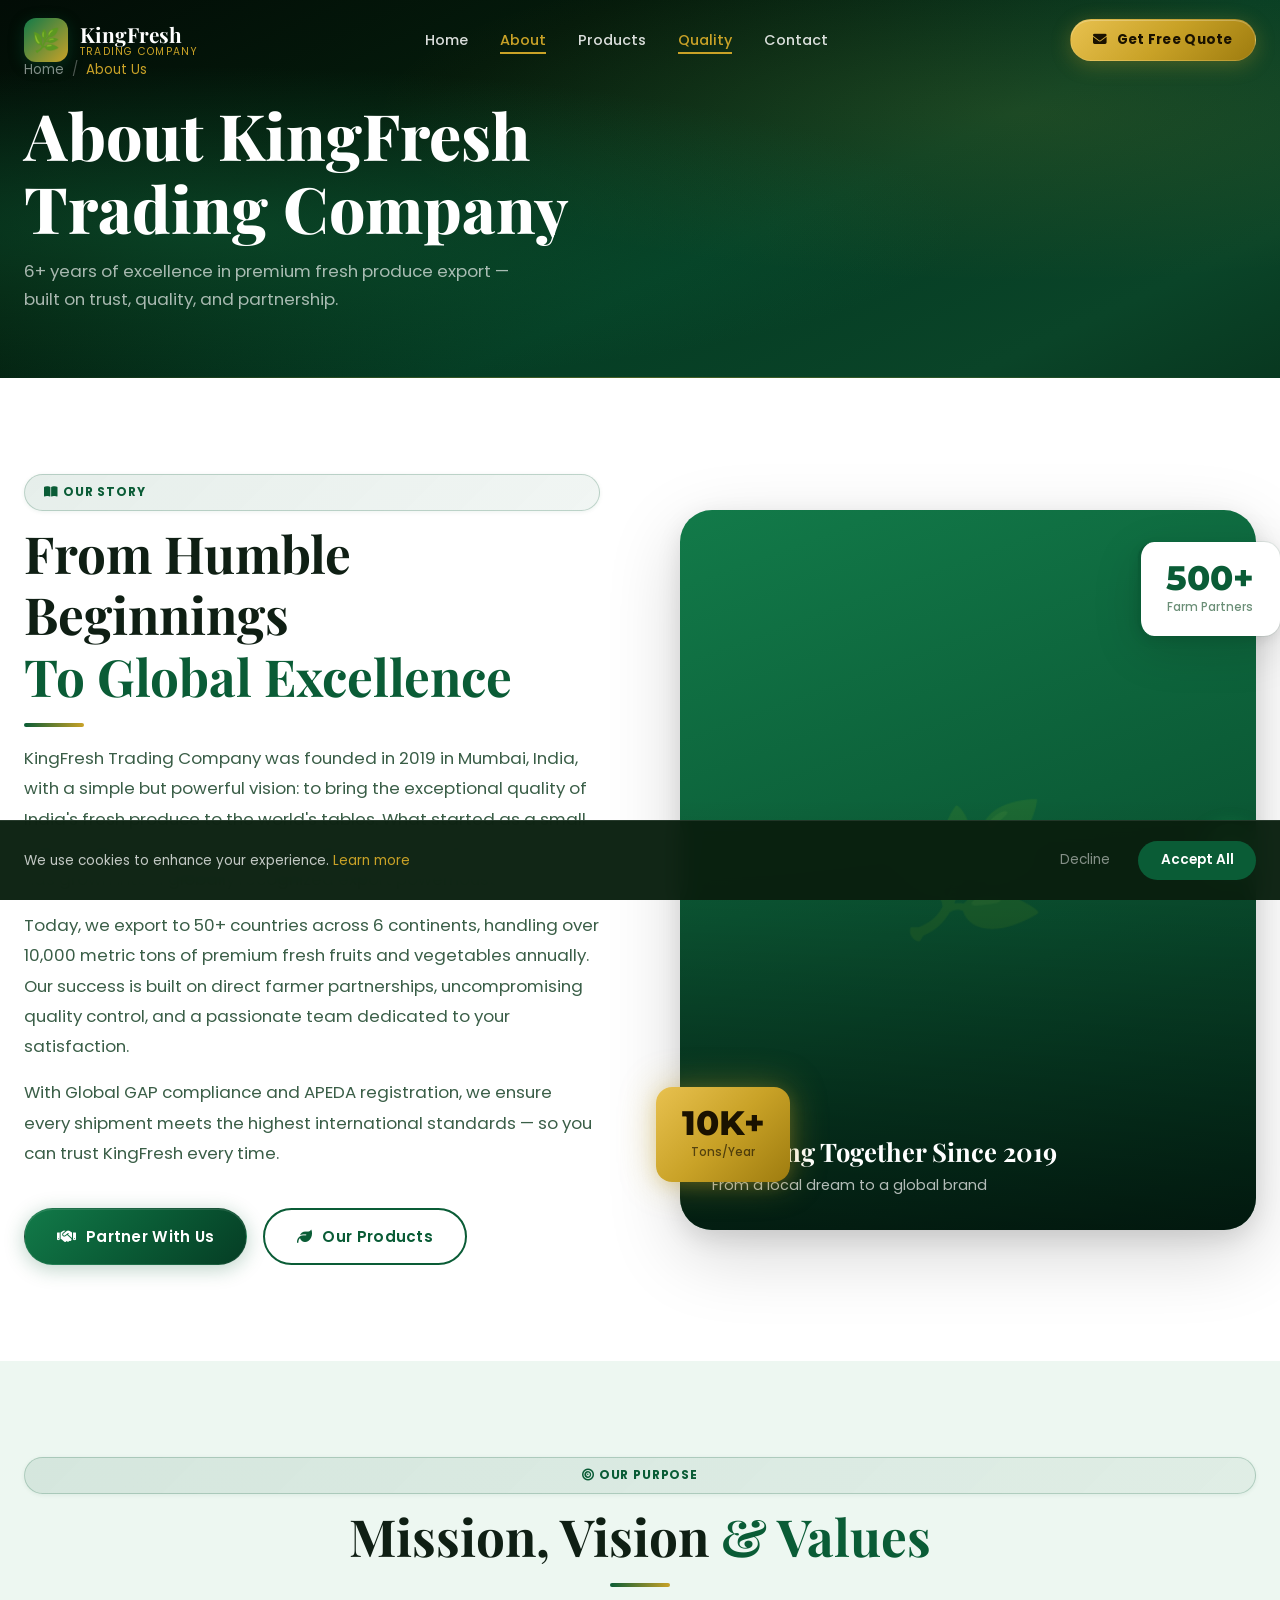
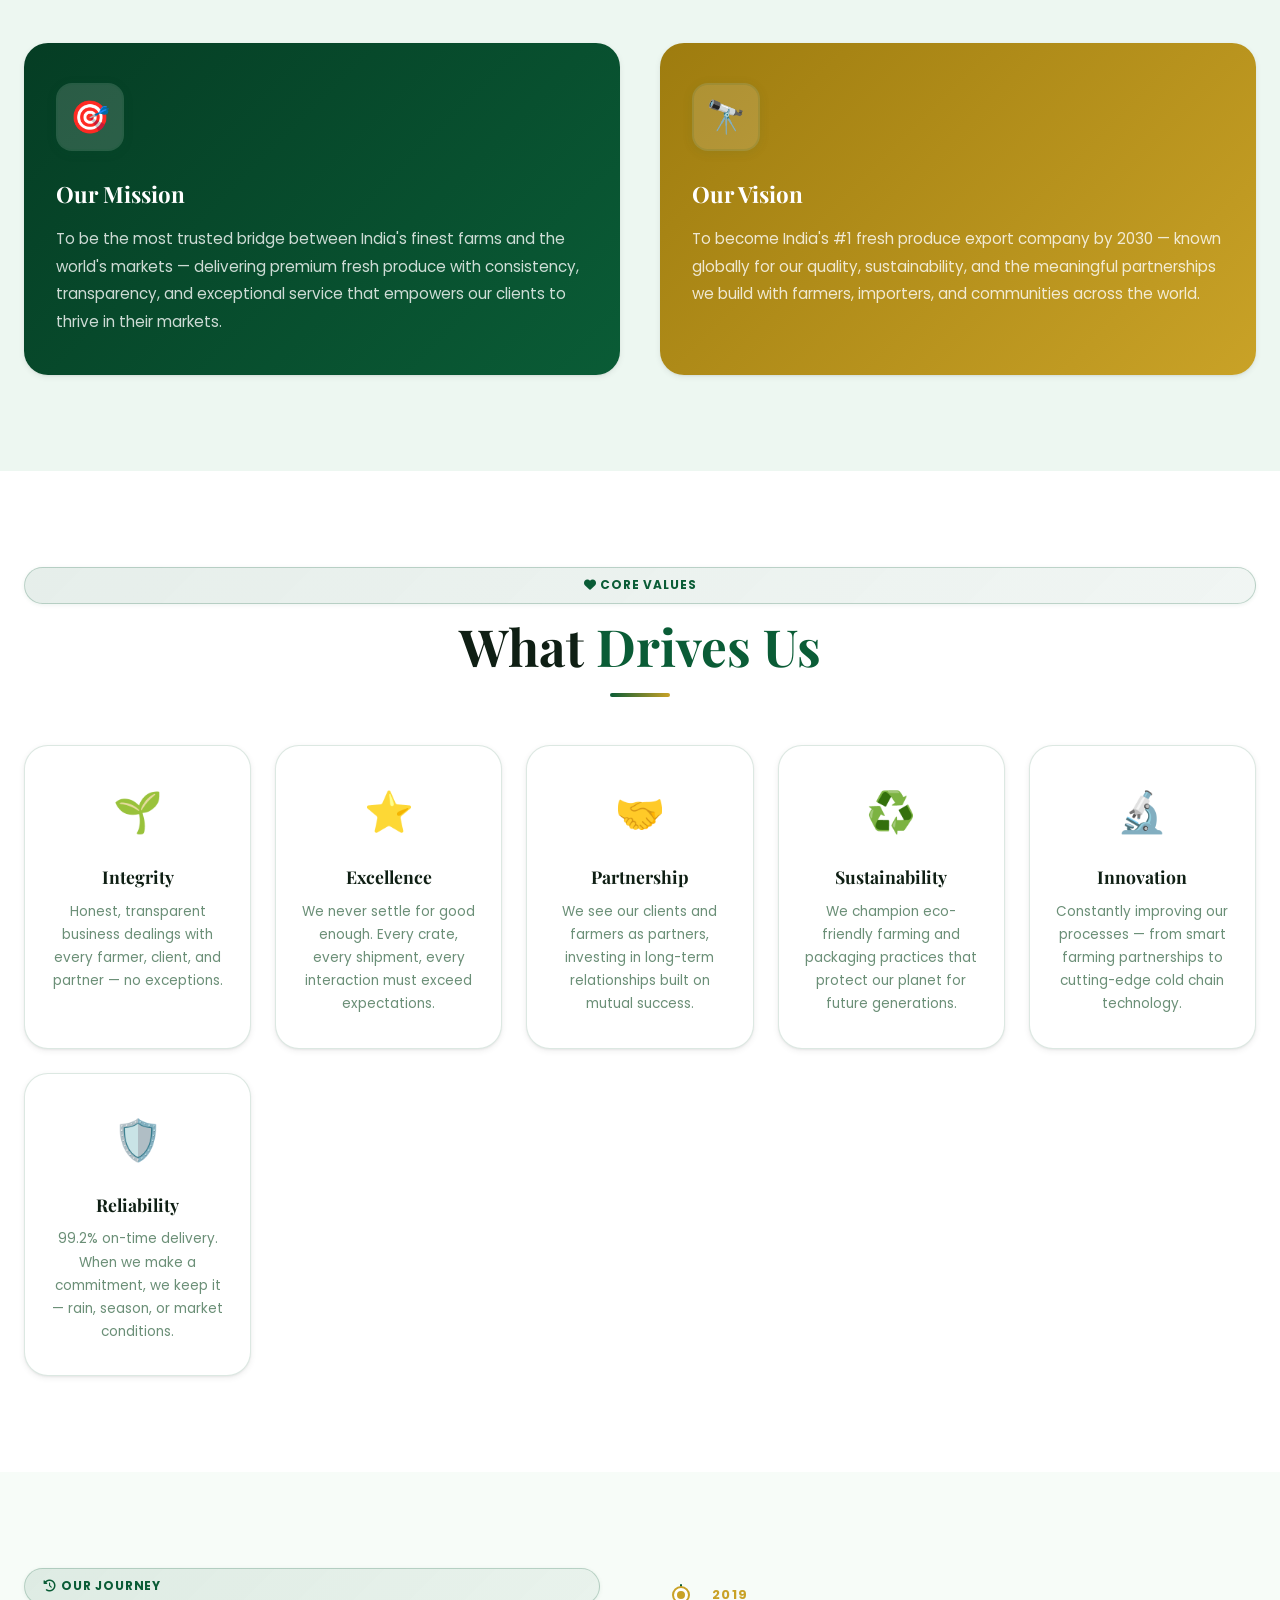
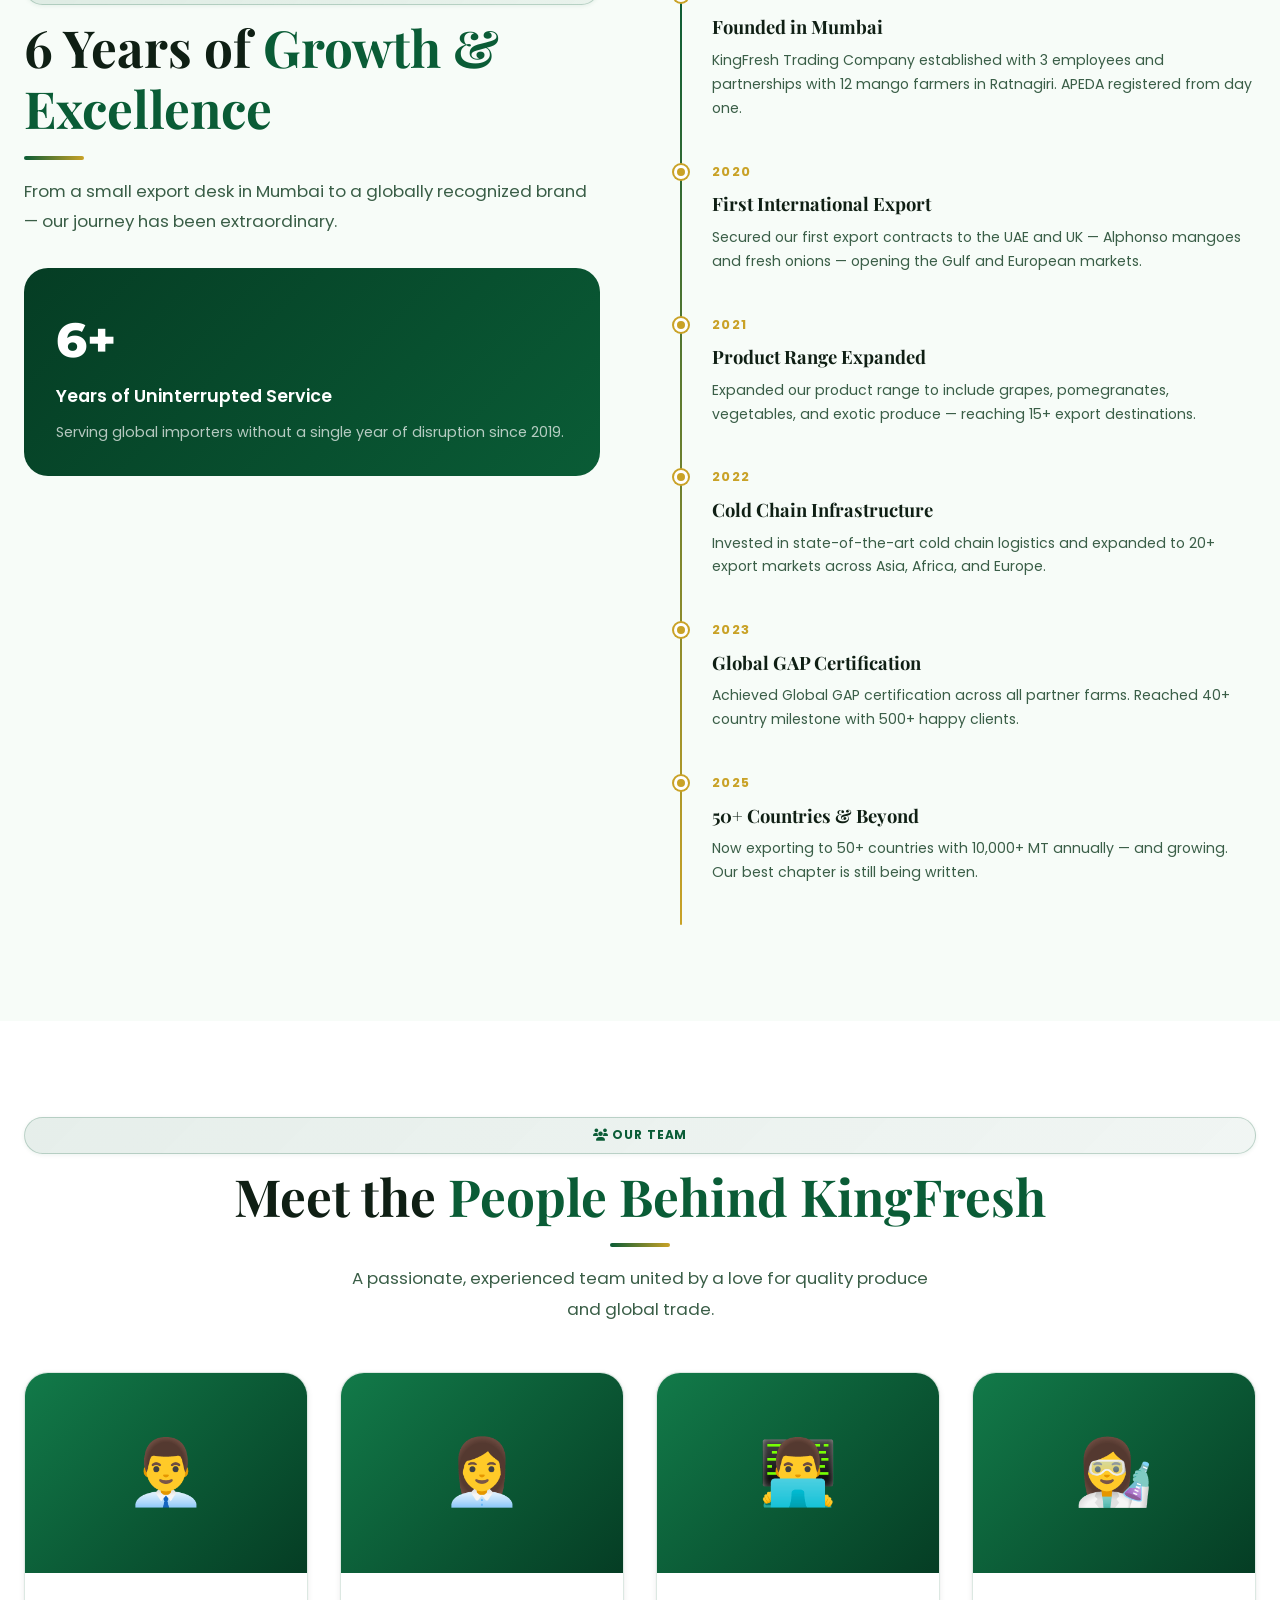
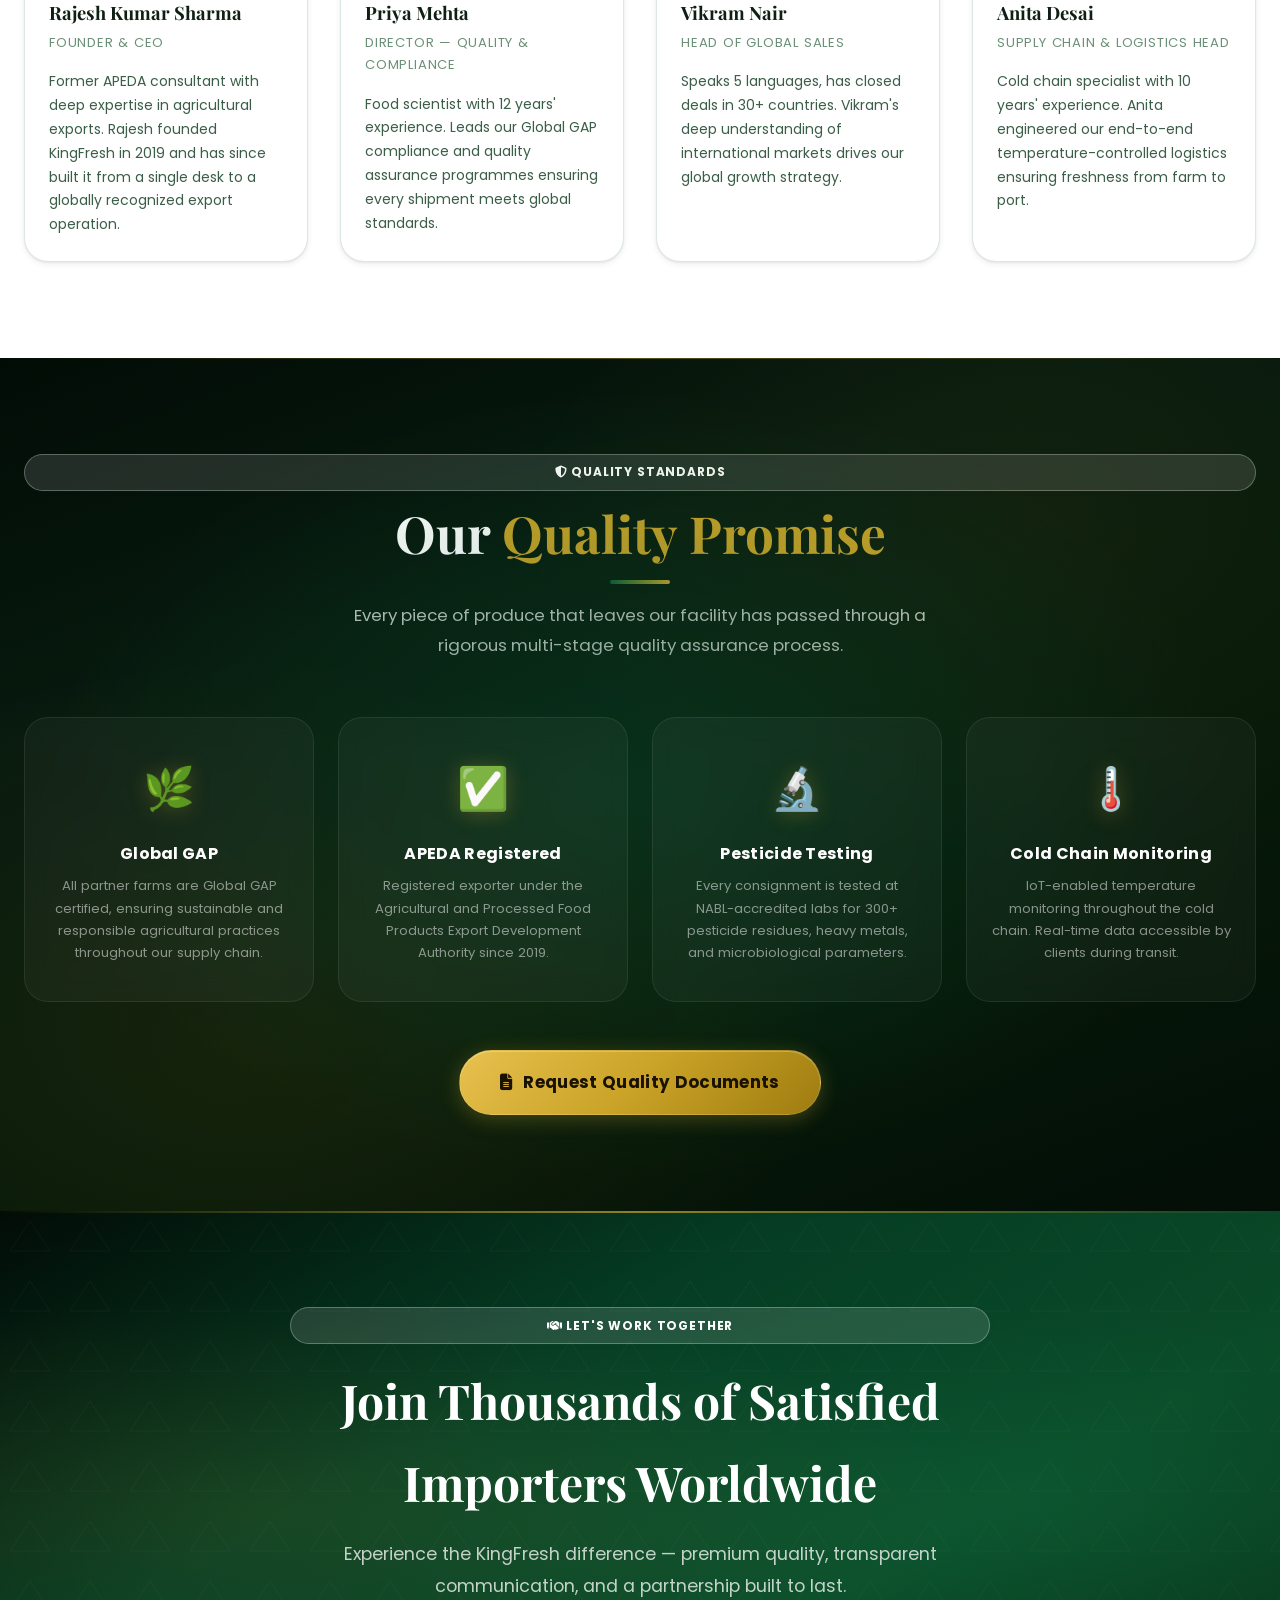
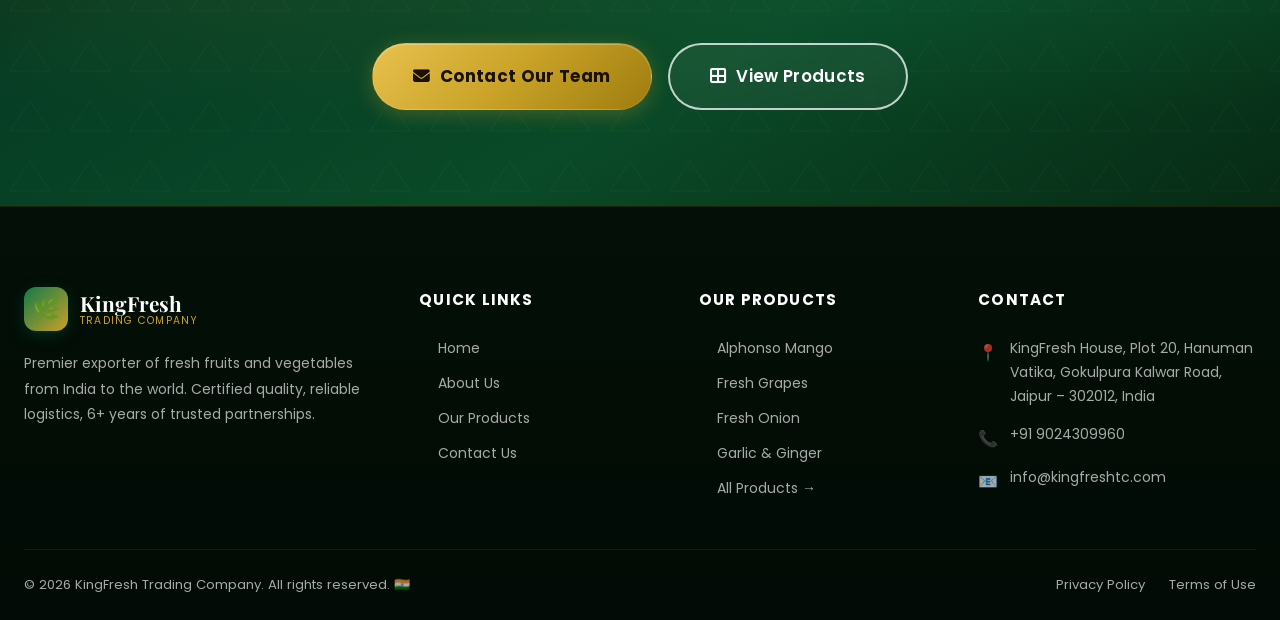
==== commit 61ef051e: "Client updates: new phone/email, 24/7 hours, remove social media icons - Phone updated to +91 902430" ====
--- a/about.html
+++ b/about.html
@@ -340,13 +340,6 @@
       <div class="footer-brand">
         <div class="nav-logo" style="margin-bottom:1.25rem;"><div class="nav-logo-icon">🌿</div><div class="nav-logo-text">KingFresh<span>Trading Company</span></div></div>
         <p class="footer-brand-desc">Premier exporter of fresh fruits and vegetables from India to the world. Certified quality, reliable logistics, 6+ years of trusted partnerships.</p>
-        <div class="footer-social">
-          <a href="#" class="footer-social-btn" aria-label="LinkedIn"><i class="fab fa-linkedin-in"></i></a>
-          <a href="#" class="footer-social-btn" aria-label="Twitter"><i class="fab fa-twitter"></i></a>
-          <a href="#" class="footer-social-btn" aria-label="Facebook"><i class="fab fa-facebook-f"></i></a>
-          <a href="#" class="footer-social-btn" aria-label="Instagram"><i class="fab fa-instagram"></i></a>
-          <a href="#" class="footer-social-btn" aria-label="WhatsApp"><i class="fab fa-whatsapp"></i></a>
-        </div>
       </div>
       <div>
         <div class="footer-col-title">Quick Links</div>
@@ -371,8 +364,8 @@
         <div class="footer-col-title">Contact</div>
         <div class="footer-contact-items">
           <div class="footer-contact-item"><span class="footer-contact-icon">📍</span><span>KingFresh House, Plot 20, Hanuman Vatika, Gokulpura Kalwar Road, Jaipur – 302012, India</span></div>
-          <div class="footer-contact-item"><span class="footer-contact-icon">📞</span><a href="tel:+919876543210" style="color:inherit;">+91 98765 43210</a></div>
-          <div class="footer-contact-item"><span class="footer-contact-icon">📧</span><a href="mailto:exports@kingfresh.com" style="color:inherit;">exports@kingfresh.com</a></div>
+          <div class="footer-contact-item"><span class="footer-contact-icon">📞</span><a href="tel:+919024309960" style="color:inherit;">+91 9024309960</a></div>
+          <div class="footer-contact-item"><span class="footer-contact-icon">📧</span><a href="mailto:info@kingfreshtc.com" style="color:inherit;">info@kingfreshtc.com</a></div>
         </div>
       </div>
     </div>
@@ -384,7 +377,7 @@
 </footer>
 
 <button id="back-to-top" aria-label="Back to top"><i class="fas fa-arrow-up"></i></button>
-<a id="whatsapp-btn" href="https://wa.me/919876543210" target="_blank" rel="noopener noreferrer" aria-label="WhatsApp"><i class="fab fa-whatsapp"></i></a>
+<a id="whatsapp-btn" href="https://wa.me/919024309960" target="_blank" rel="noopener noreferrer" aria-label="WhatsApp"><i class="fab fa-whatsapp"></i></a>
 <div id="cookie-banner" role="dialog">
   <p class="cookie-text">We use cookies to enhance your experience. <a href="#">Learn more</a></p>
   <div class="cookie-btns"><button class="cookie-decline">Decline</button><button class="cookie-accept">Accept All</button></div>
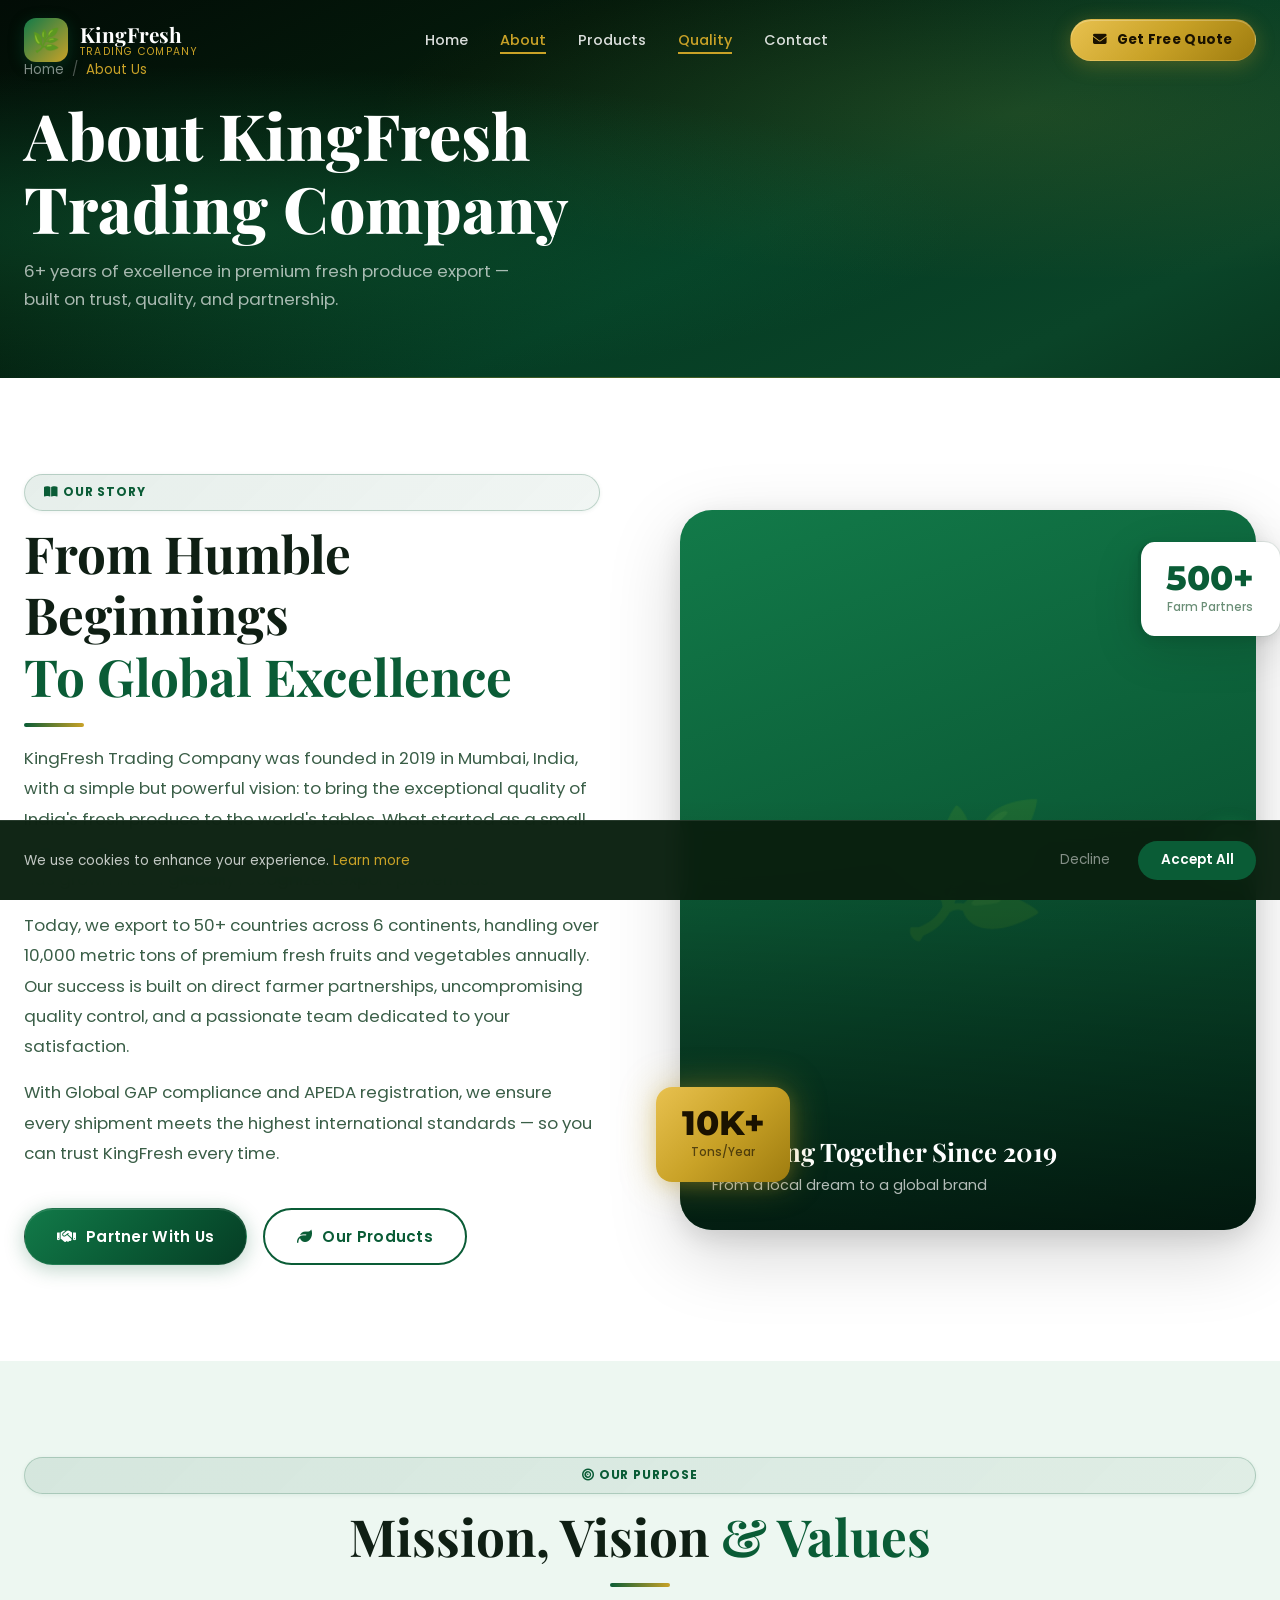
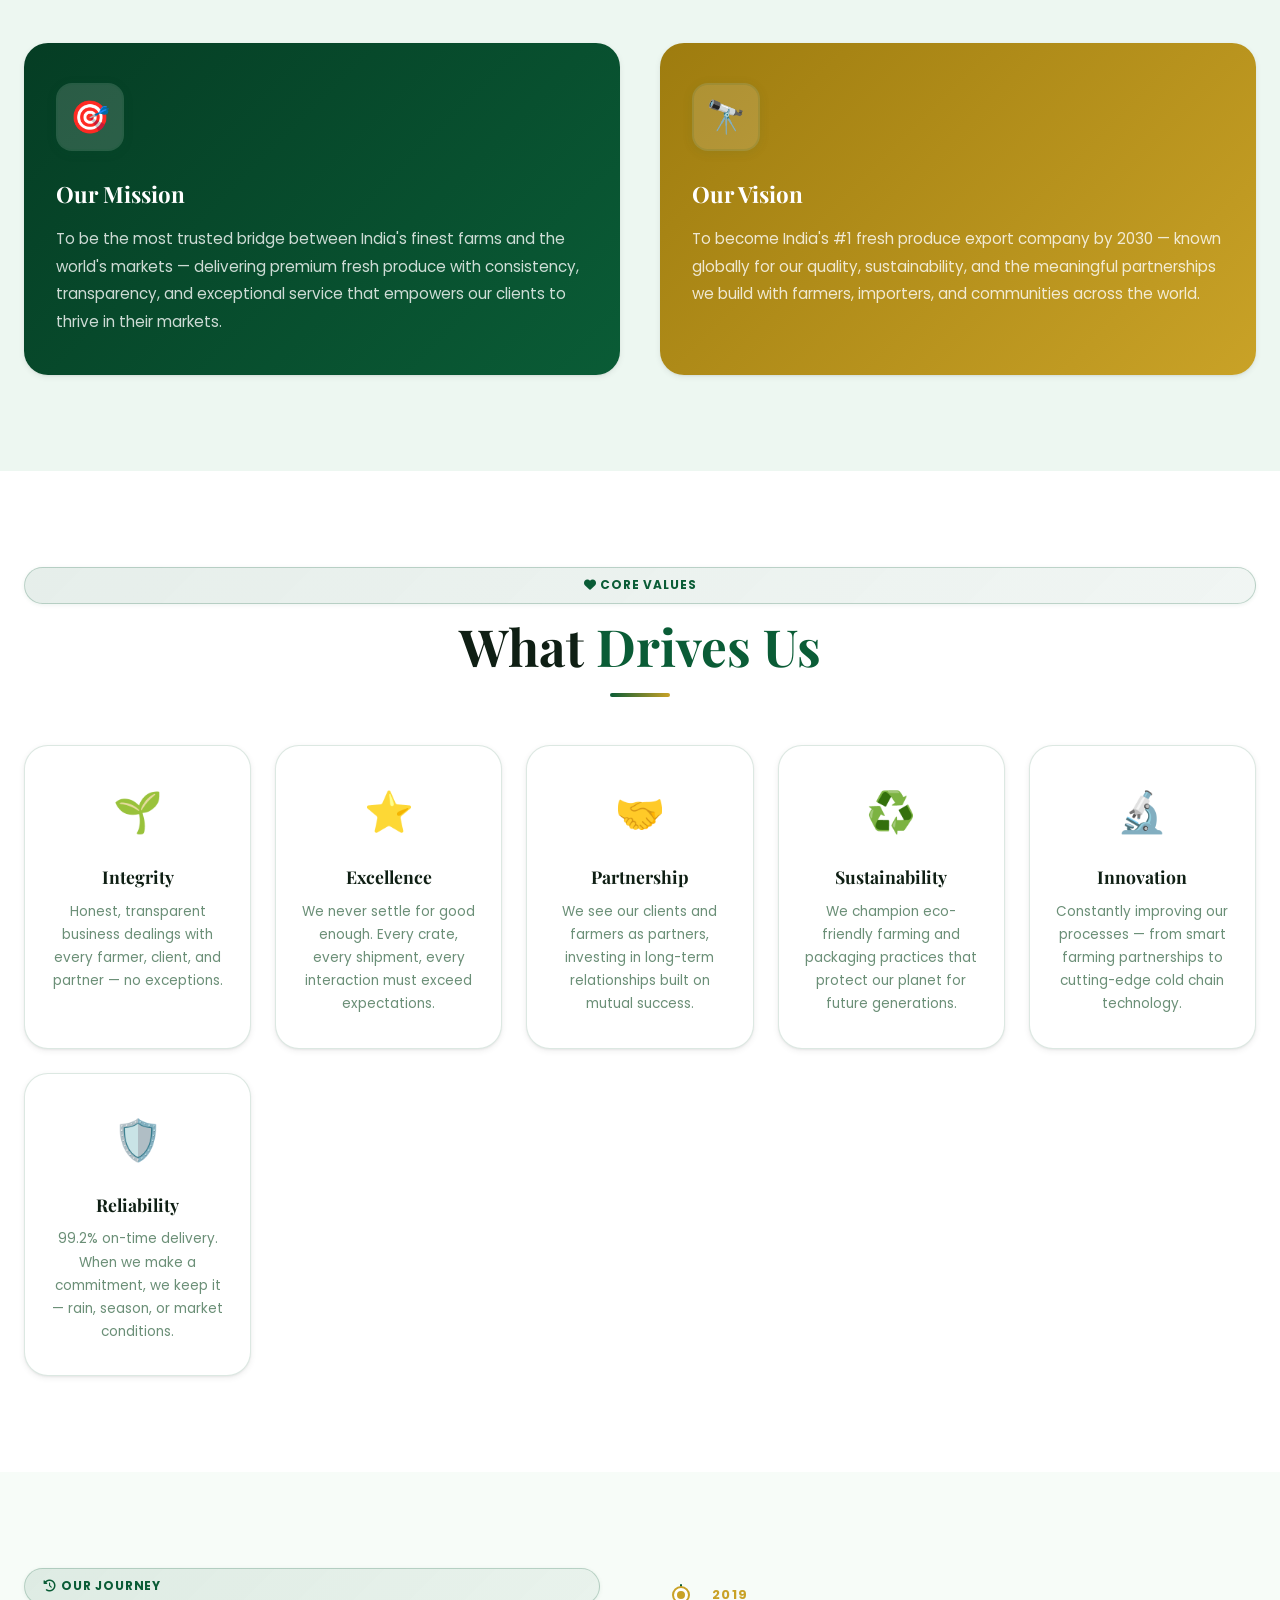
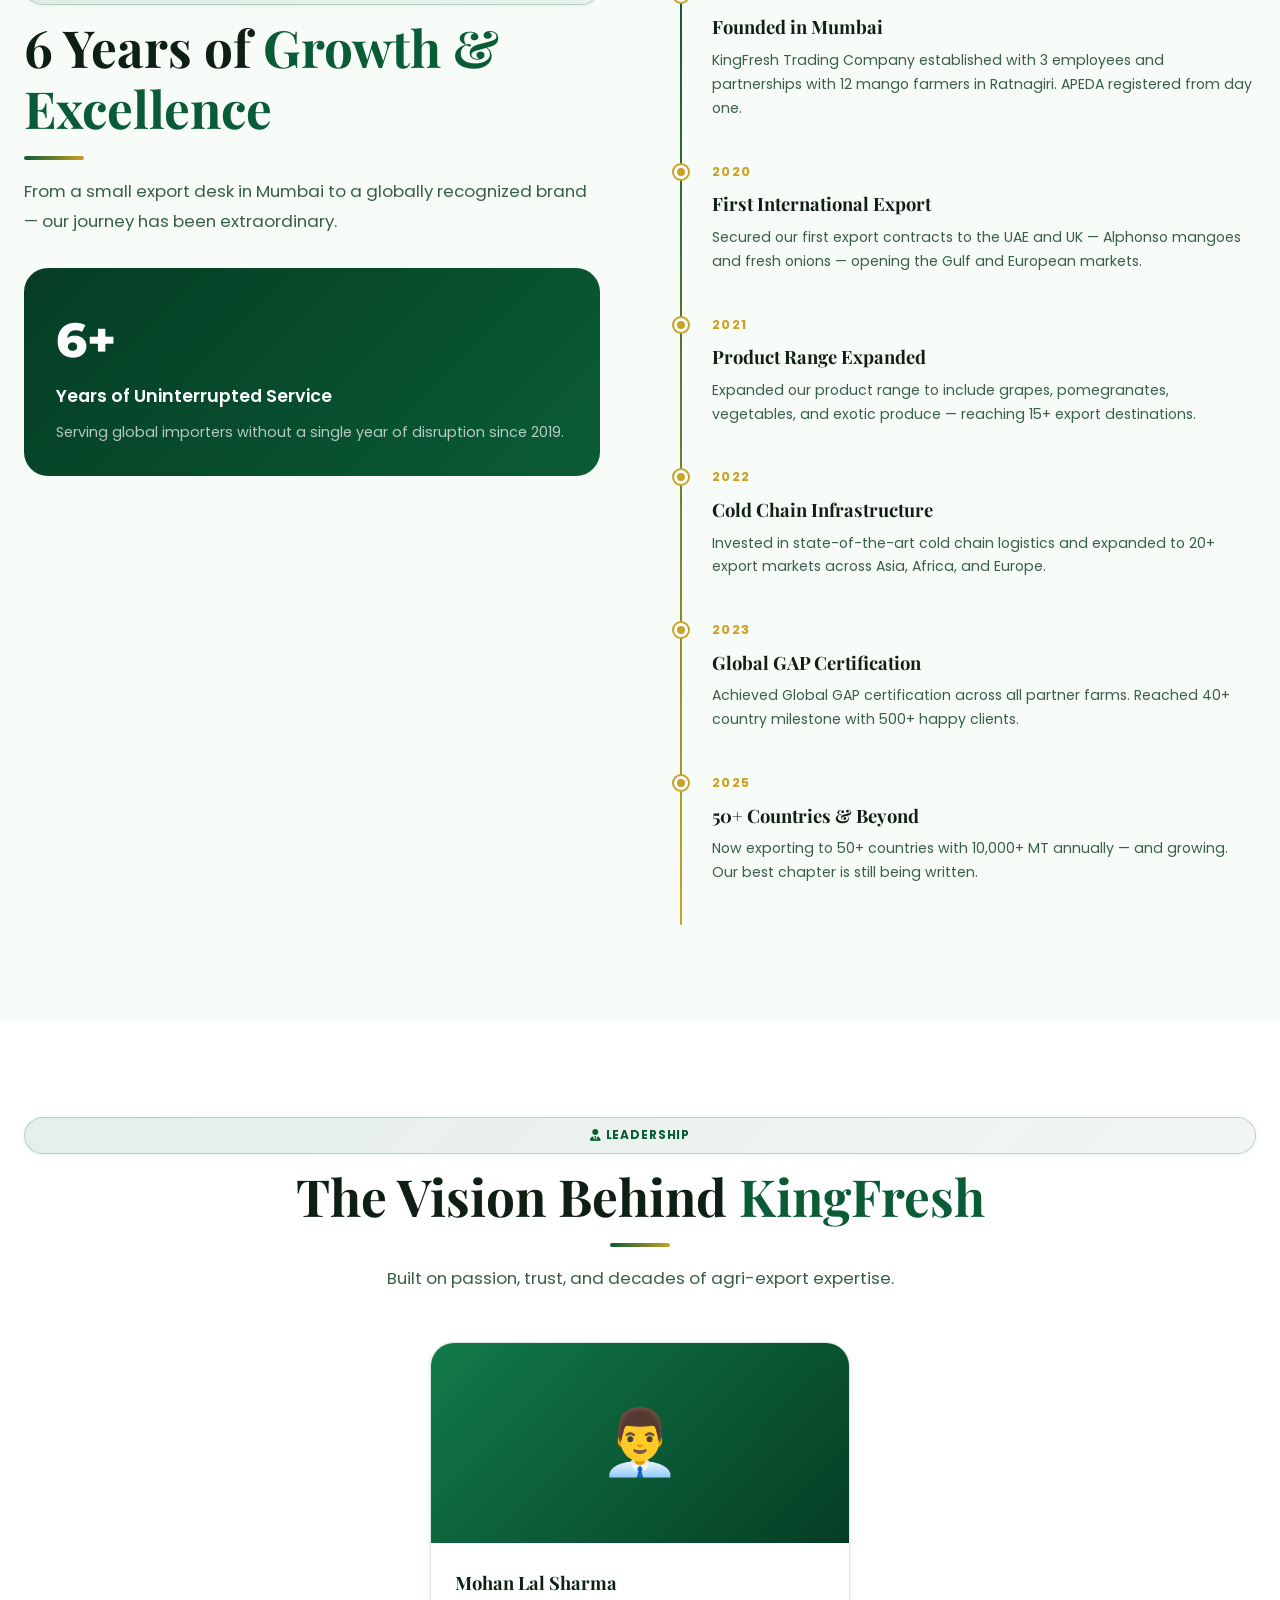
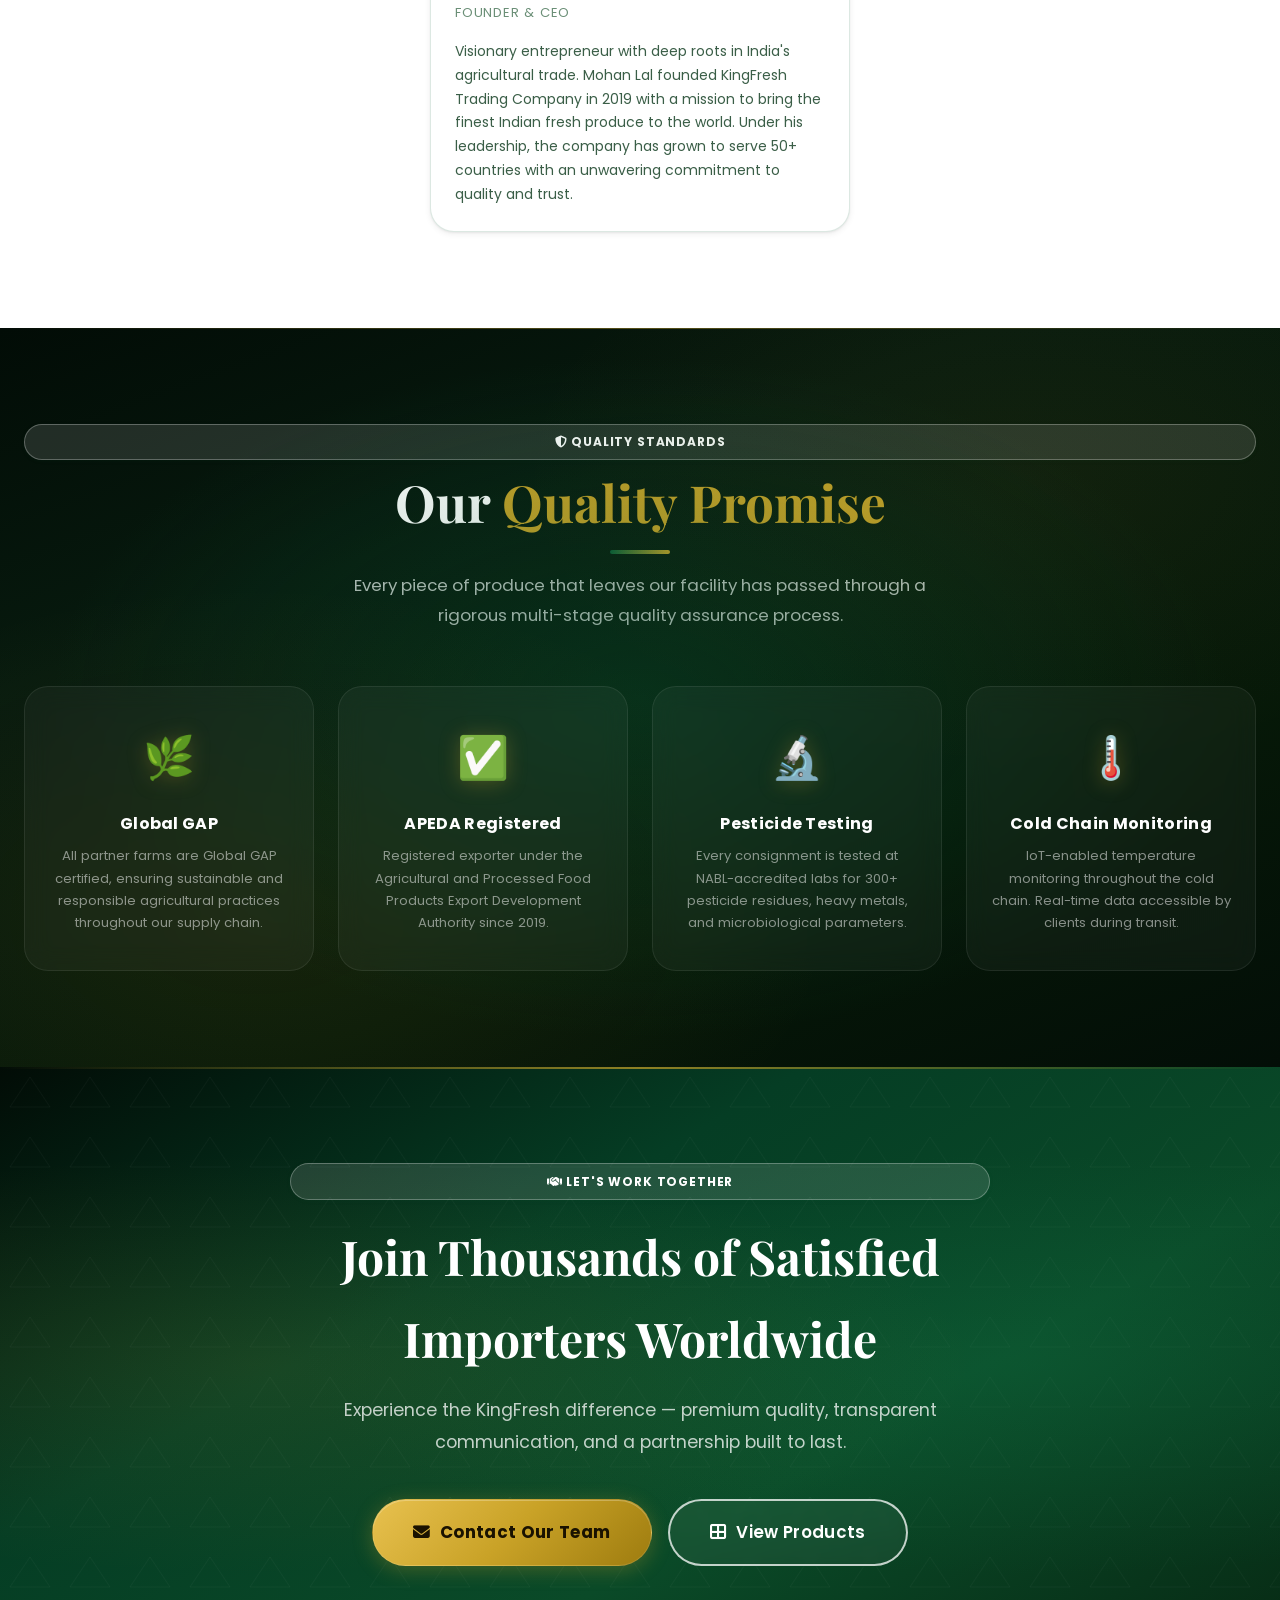
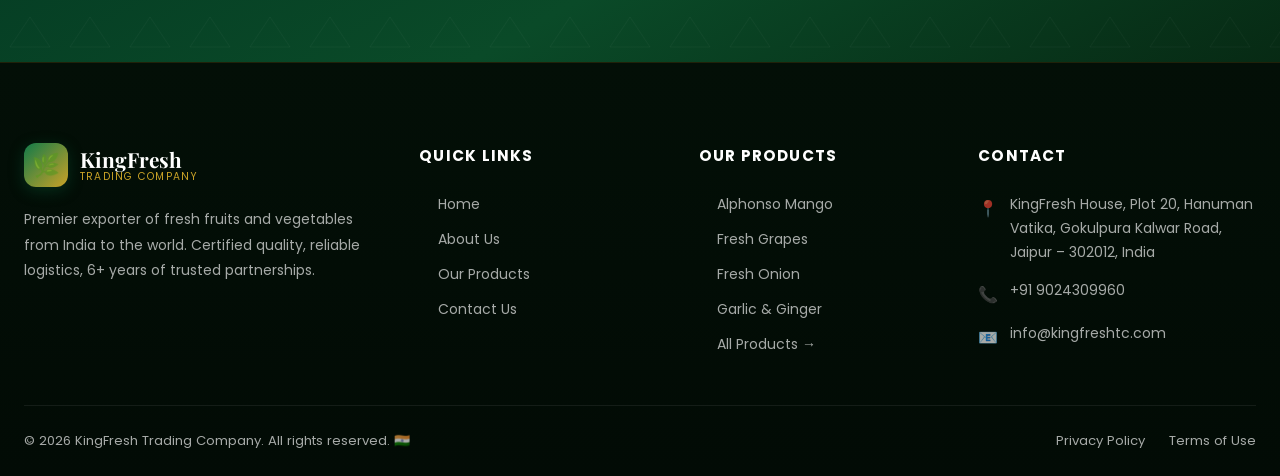
==== commit 9b10c74c: "Client: update founder name, remove extra team members, remove request docs button - Team section: k" ====
--- a/about.html
+++ b/about.html
@@ -239,42 +239,18 @@
 <section class="section-pad" style="background:var(--clr-white);" aria-labelledby="team-title">
   <div class="container">
     <div class="text-center reveal" style="margin-bottom:3rem;">
-      <span class="badge section-label"><i class="fas fa-users"></i> Our Team</span>
-      <h2 class="section-title" id="team-title">Meet the <span>People Behind KingFresh</span></h2>
+      <span class="badge section-label"><i class="fas fa-user-tie"></i> Leadership</span>
+      <h2 class="section-title" id="team-title">The Vision Behind <span>KingFresh</span></h2>
       <div class="divider center"></div>
-      <p class="section-sub">A passionate, experienced team united by a love for quality produce and global trade.</p>
-    </div>
-    <div class="team-grid">
-      <div class="team-card reveal stagger-1">
+      <p class="section-sub">Built on passion, trust, and decades of agri-export expertise.</p>
+    </div>
+    <div style="display:flex;justify-content:center;">
+      <div class="team-card reveal stagger-1" style="max-width:420px;width:100%;">
         <div class="team-avatar">👨‍💼</div>
         <div class="team-body">
-          <div class="team-name">Rajesh Kumar Sharma</div>
+          <div class="team-name">Mohan Lal Sharma</div>
           <div class="team-role">Founder &amp; CEO</div>
-          <p class="team-bio">Former APEDA consultant with deep expertise in agricultural exports. Rajesh founded KingFresh in 2019 and has since built it from a single desk to a globally recognized export operation.</p>
-        </div>
-      </div>
-      <div class="team-card reveal stagger-2">
-        <div class="team-avatar">👩‍💼</div>
-        <div class="team-body">
-          <div class="team-name">Priya Mehta</div>
-          <div class="team-role">Director — Quality &amp; Compliance</div>
-          <p class="team-bio">Food scientist with 12 years' experience. Leads our Global GAP compliance and quality assurance programmes ensuring every shipment meets global standards.</p>
-        </div>
-      </div>
-      <div class="team-card reveal stagger-3">
-        <div class="team-avatar">👨‍💻</div>
-        <div class="team-body">
-          <div class="team-name">Vikram Nair</div>
-          <div class="team-role">Head of Global Sales</div>
-          <p class="team-bio">Speaks 5 languages, has closed deals in 30+ countries. Vikram's deep understanding of international markets drives our global growth strategy.</p>
-        </div>
-      </div>
-      <div class="team-card reveal stagger-4">
-        <div class="team-avatar">👩‍🔬</div>
-        <div class="team-body">
-          <div class="team-name">Anita Desai</div>
-          <div class="team-role">Supply Chain &amp; Logistics Head</div>
-          <p class="team-bio">Cold chain specialist with 10 years' experience. Anita engineered our end-to-end temperature-controlled logistics ensuring freshness from farm to port.</p>
+          <p class="team-bio">Visionary entrepreneur with deep roots in India's agricultural trade. Mohan Lal founded KingFresh Trading Company in 2019 with a mission to bring the finest Indian fresh produce to the world. Under his leadership, the company has grown to serve 50+ countries with an unwavering commitment to quality and trust.</p>
         </div>
       </div>
     </div>
@@ -311,9 +287,6 @@
         <div class="cert-name">Cold Chain Monitoring</div>
         <p class="cert-body">IoT-enabled temperature monitoring throughout the cold chain. Real-time data accessible by clients during transit.</p>
       </div>
-    </div>
-    <div style="text-align:center;margin-top:3rem;">
-      <a href="contact.html" class="btn btn-secondary btn-lg"><i class="fas fa-file-alt"></i> Request Quality Documents</a>
     </div>
   </div>
 </section>
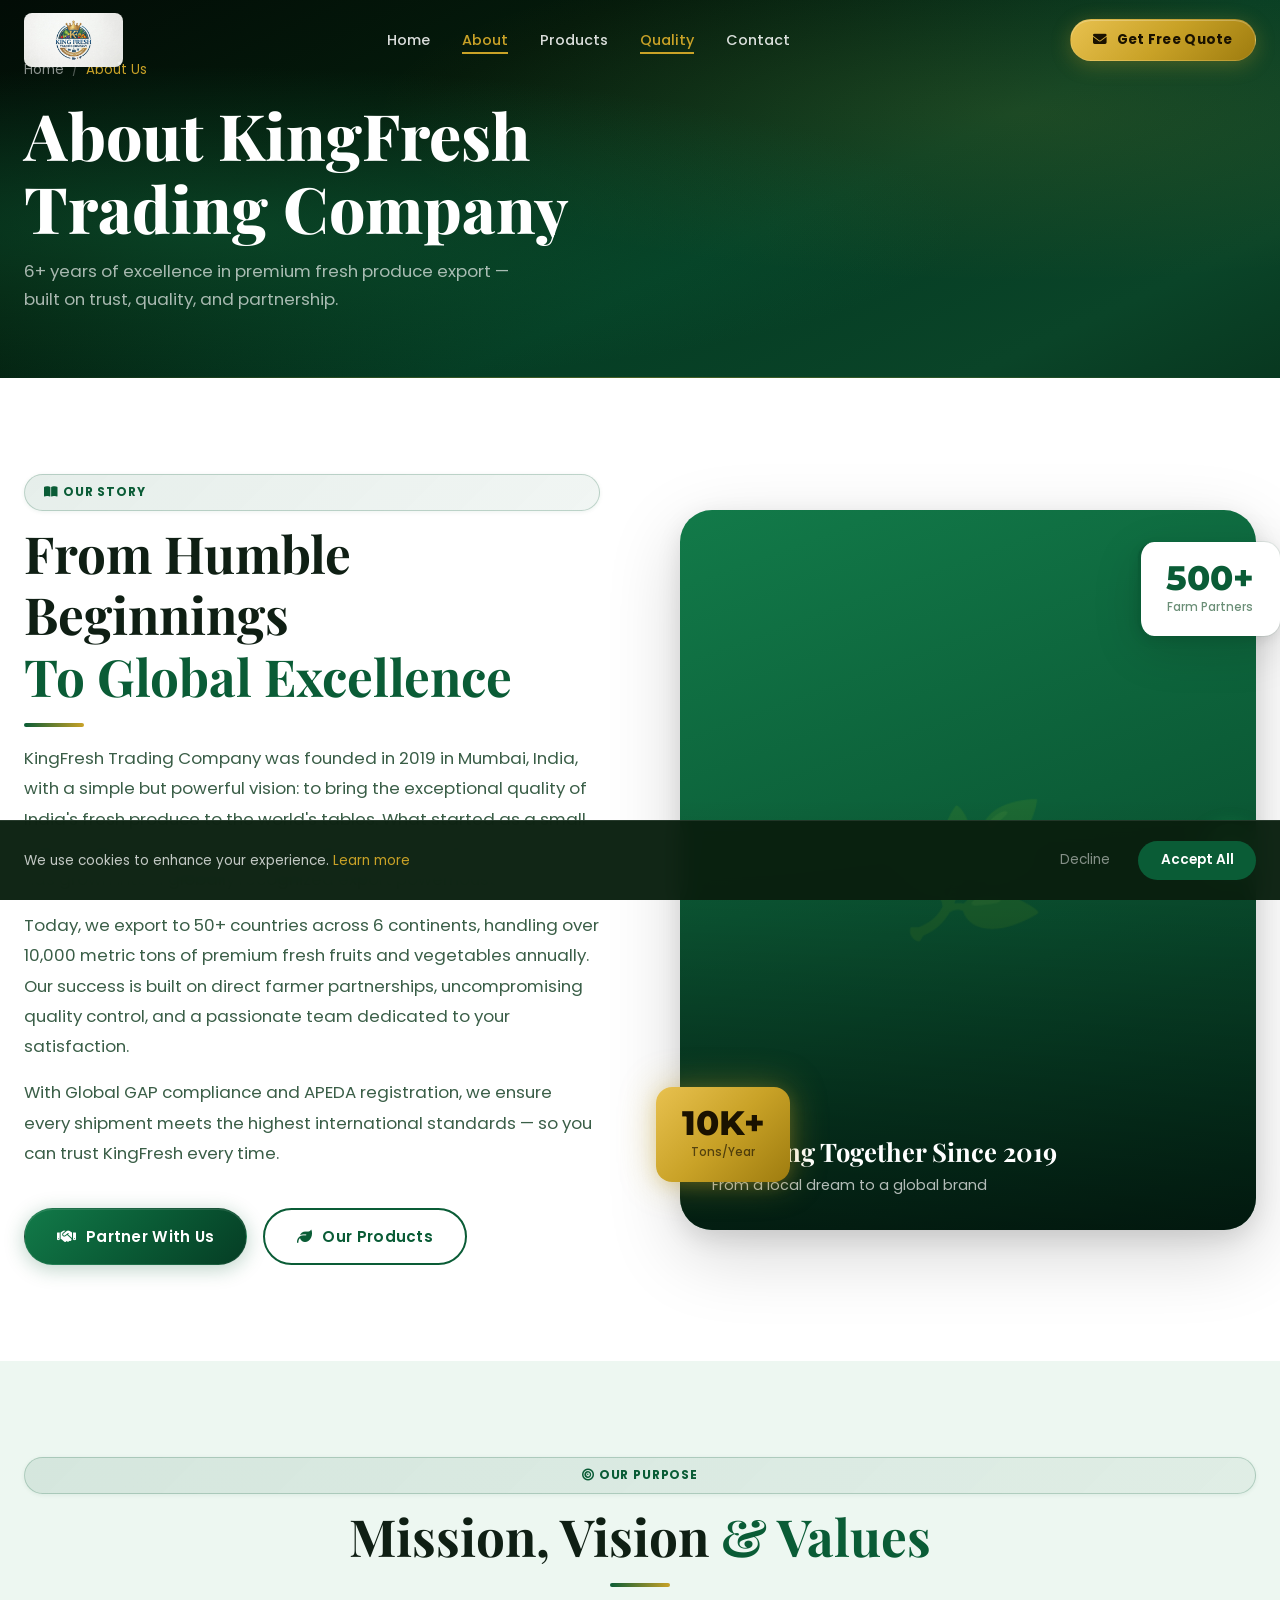
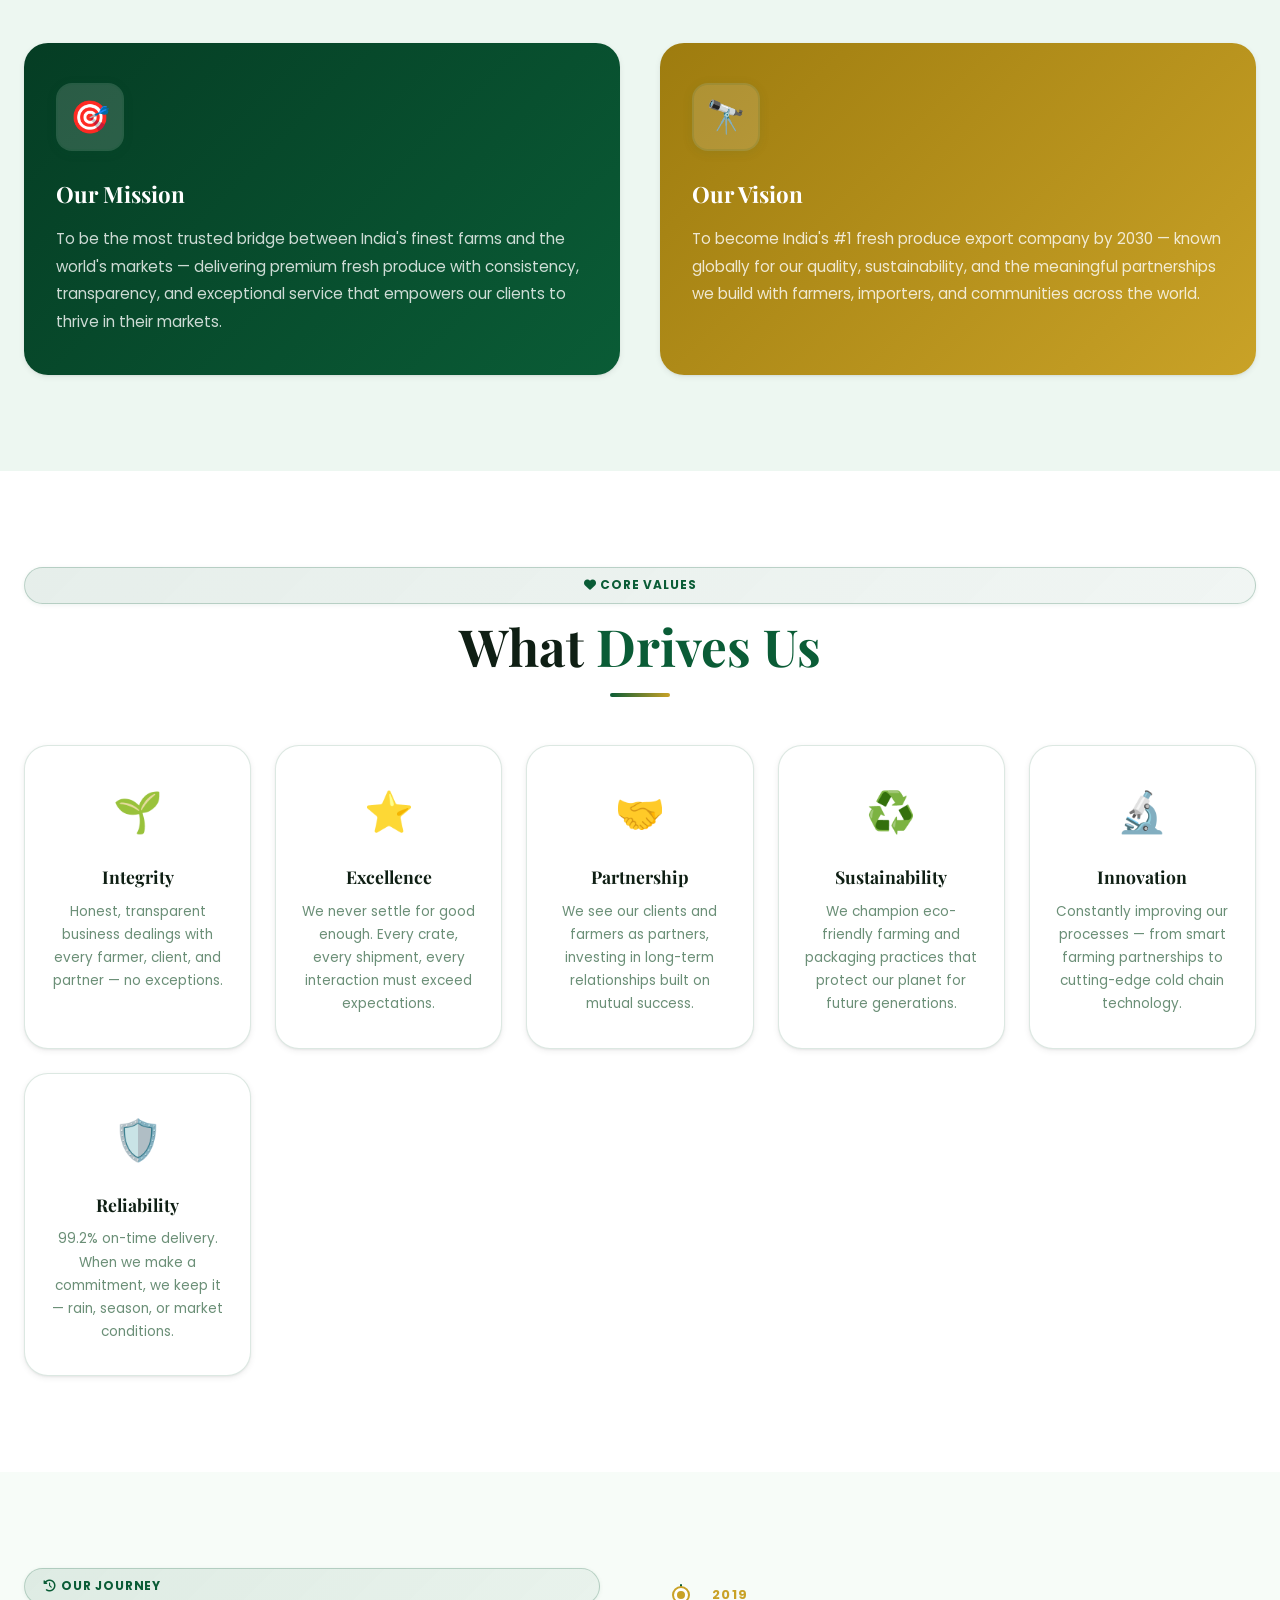
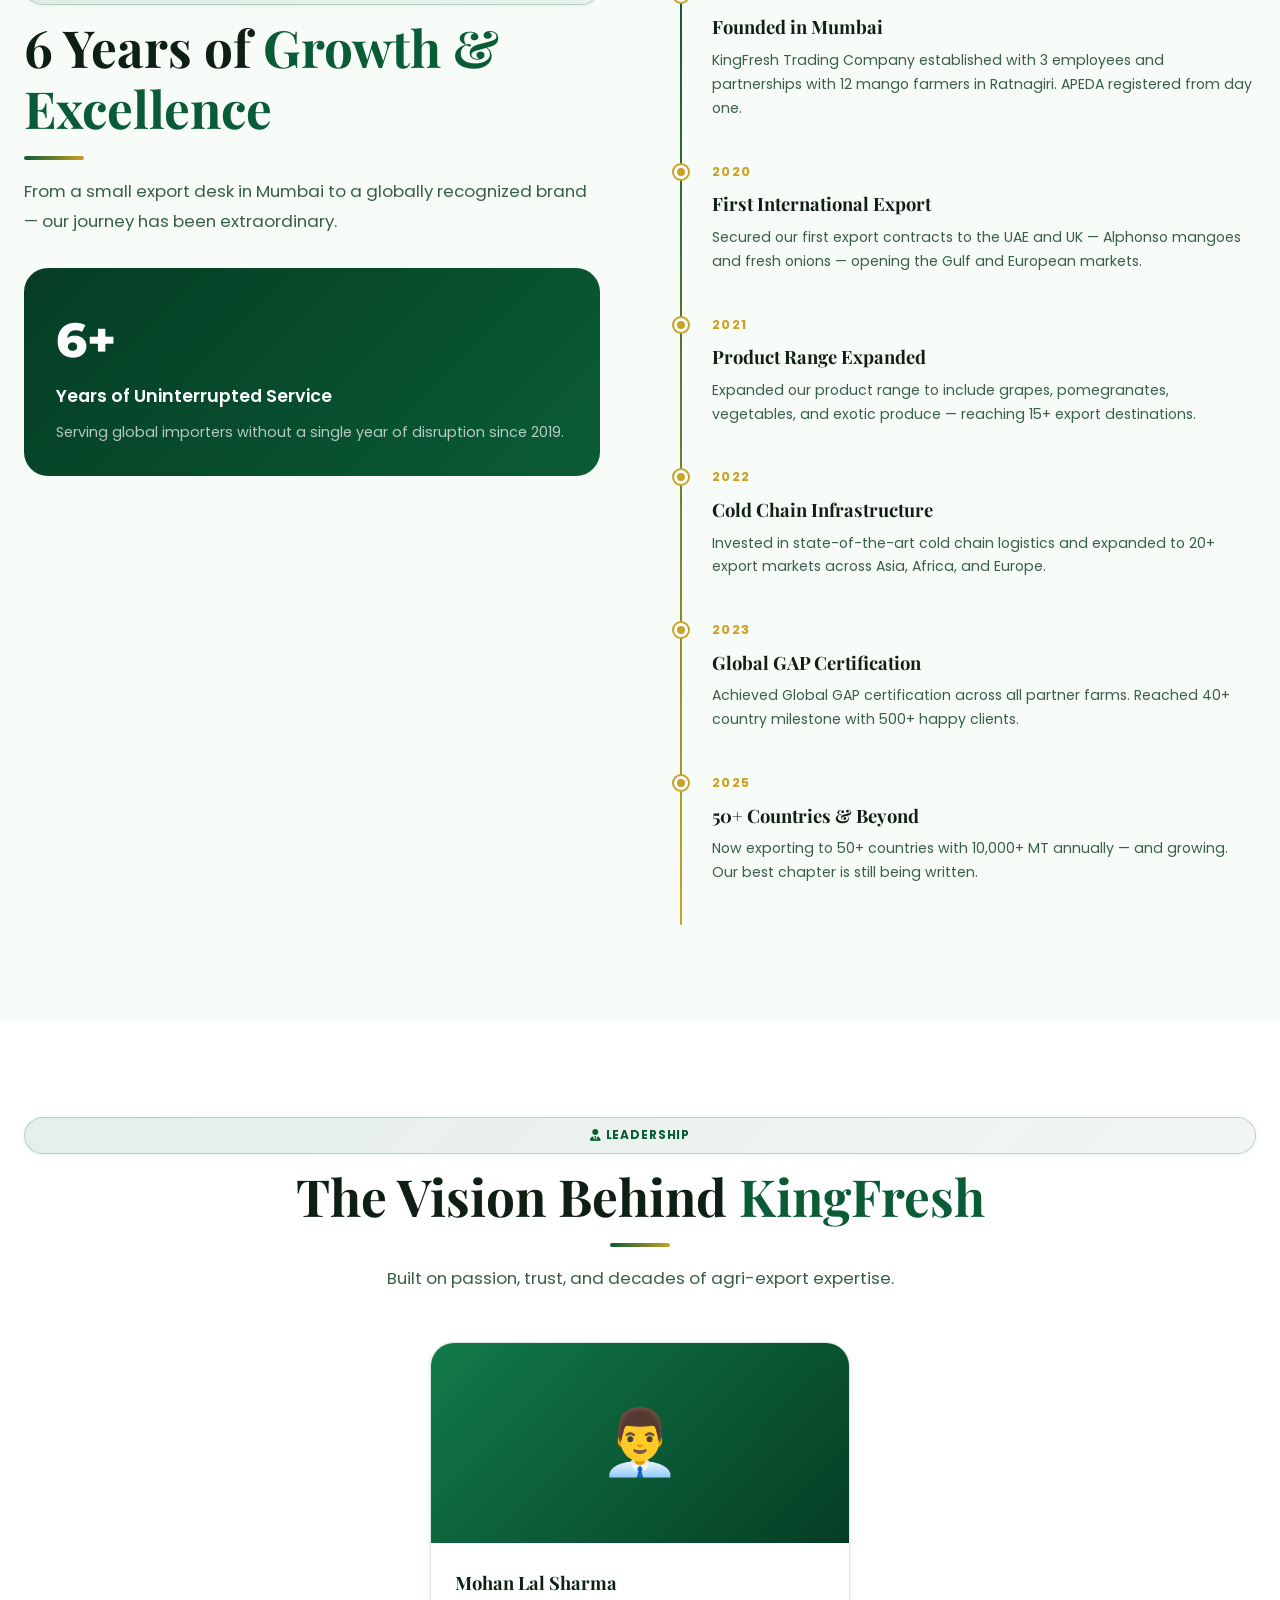
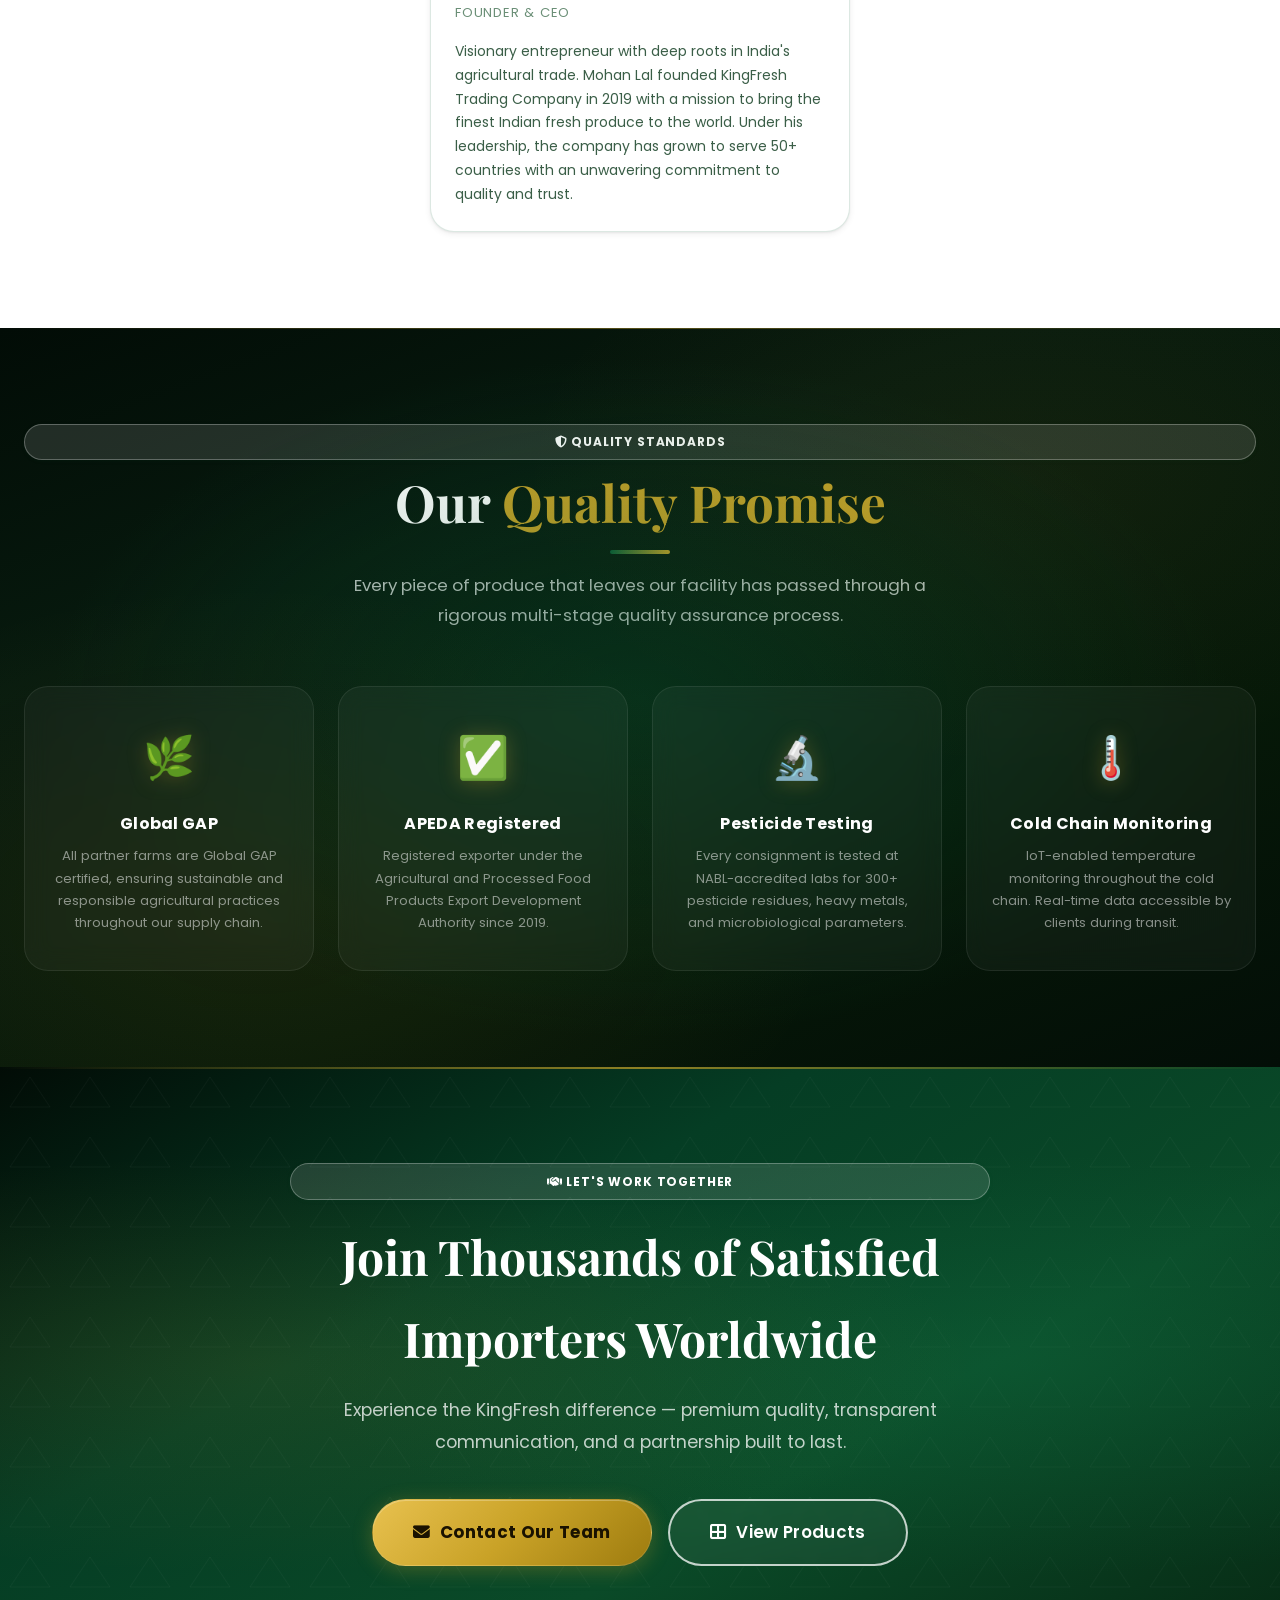
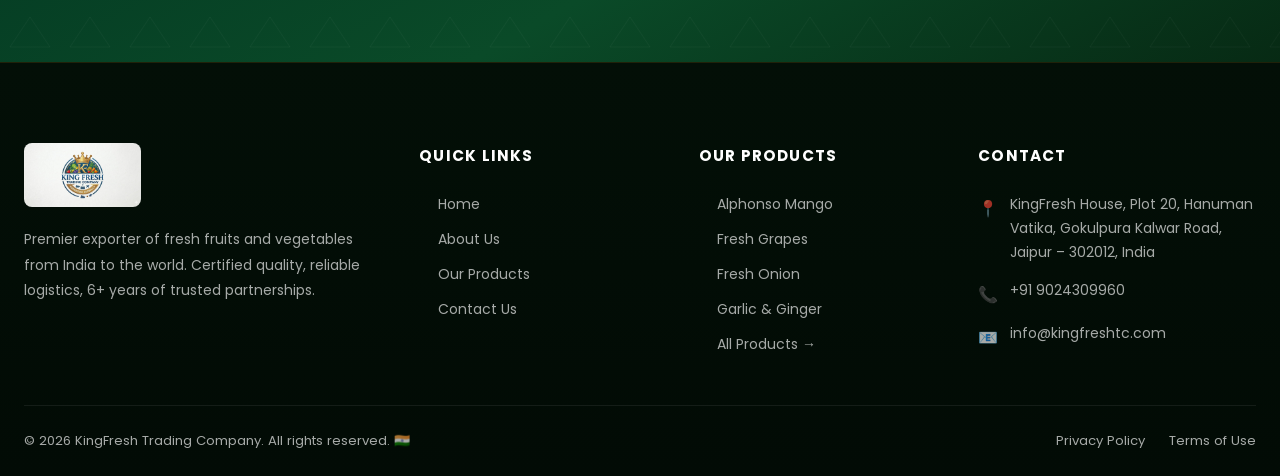
==== commit f6ac23d5: "Add real KingFresh logo image across all pages - Logo image (images/logo.jpeg) added to navbar, foot" ====
--- a/about.html
+++ b/about.html
@@ -16,7 +16,7 @@
 <!-- PRELOADER -->
 <div id="preloader" role="status" aria-label="Loading">
   <div class="preloader-inner">
-    <div class="preloader-logo">King<span>Fresh</span></div>
+    <div class="preloader-logo"><img src="images/logo.jpeg" alt="KingFresh" style="height:72px;width:auto;border-radius:10px;"/></div>
     <div class="preloader-bar"><div class="preloader-bar-fill"></div></div>
   </div>
 </div>
@@ -25,8 +25,7 @@
 <nav class="navbar transparent" aria-label="Main Navigation">
   <div class="container nav-inner">
     <a href="index.html" class="nav-logo">
-      <div class="nav-logo-icon">🌿</div>
-      <div class="nav-logo-text">KingFresh<span>Trading Company</span></div>
+      <img src="images/logo.jpeg" alt="KingFresh Trading Company" style="height:54px;width:auto;border-radius:8px;"/>
     </a>
     <ul class="nav-links">
       <li><a href="index.html"    class="nav-link">Home</a></li>
@@ -311,7 +310,7 @@
   <div class="container">
     <div class="footer-grid">
       <div class="footer-brand">
-        <div class="nav-logo" style="margin-bottom:1.25rem;"><div class="nav-logo-icon">🌿</div><div class="nav-logo-text">KingFresh<span>Trading Company</span></div></div>
+        <div class="nav-logo" style="margin-bottom:1.25rem;"><img src="images/logo.jpeg" alt="KingFresh Trading Company" style="height:64px;width:auto;border-radius:8px;"/></div>
         <p class="footer-brand-desc">Premier exporter of fresh fruits and vegetables from India to the world. Certified quality, reliable logistics, 6+ years of trusted partnerships.</p>
       </div>
       <div>
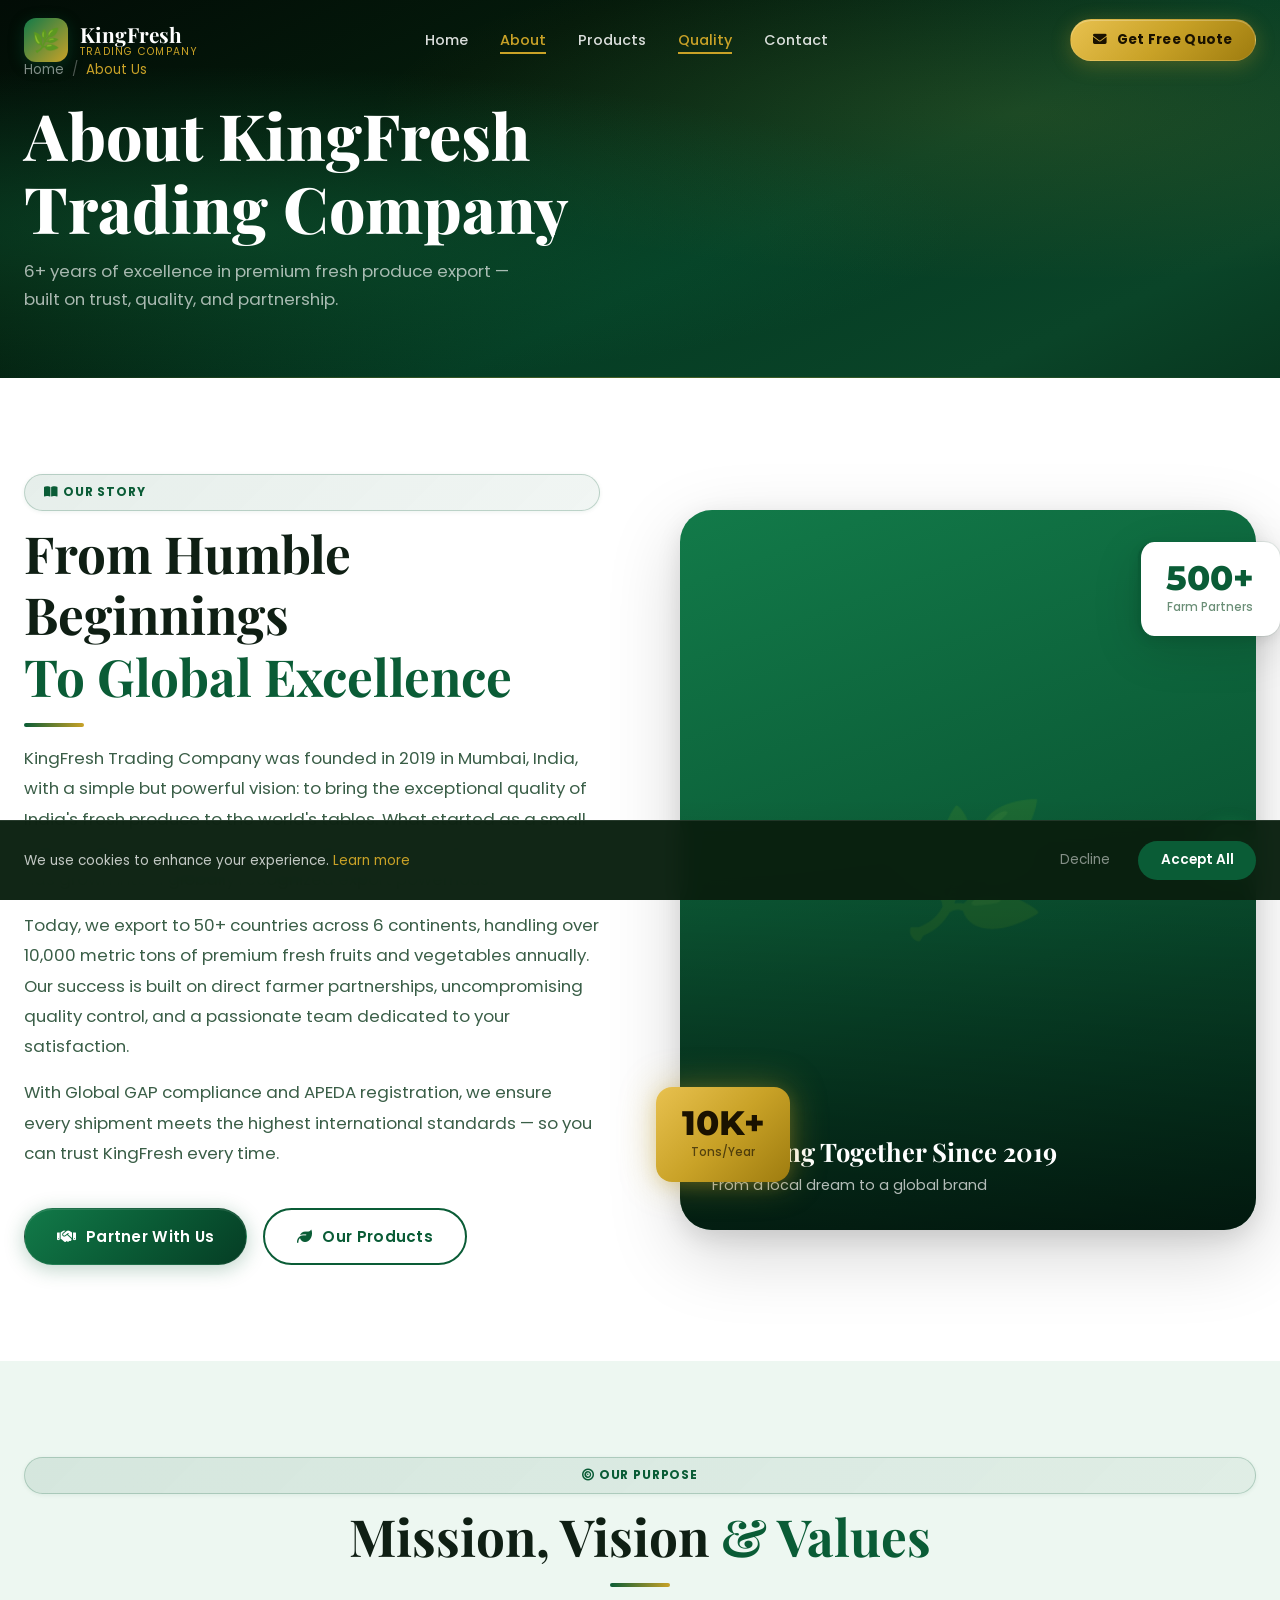
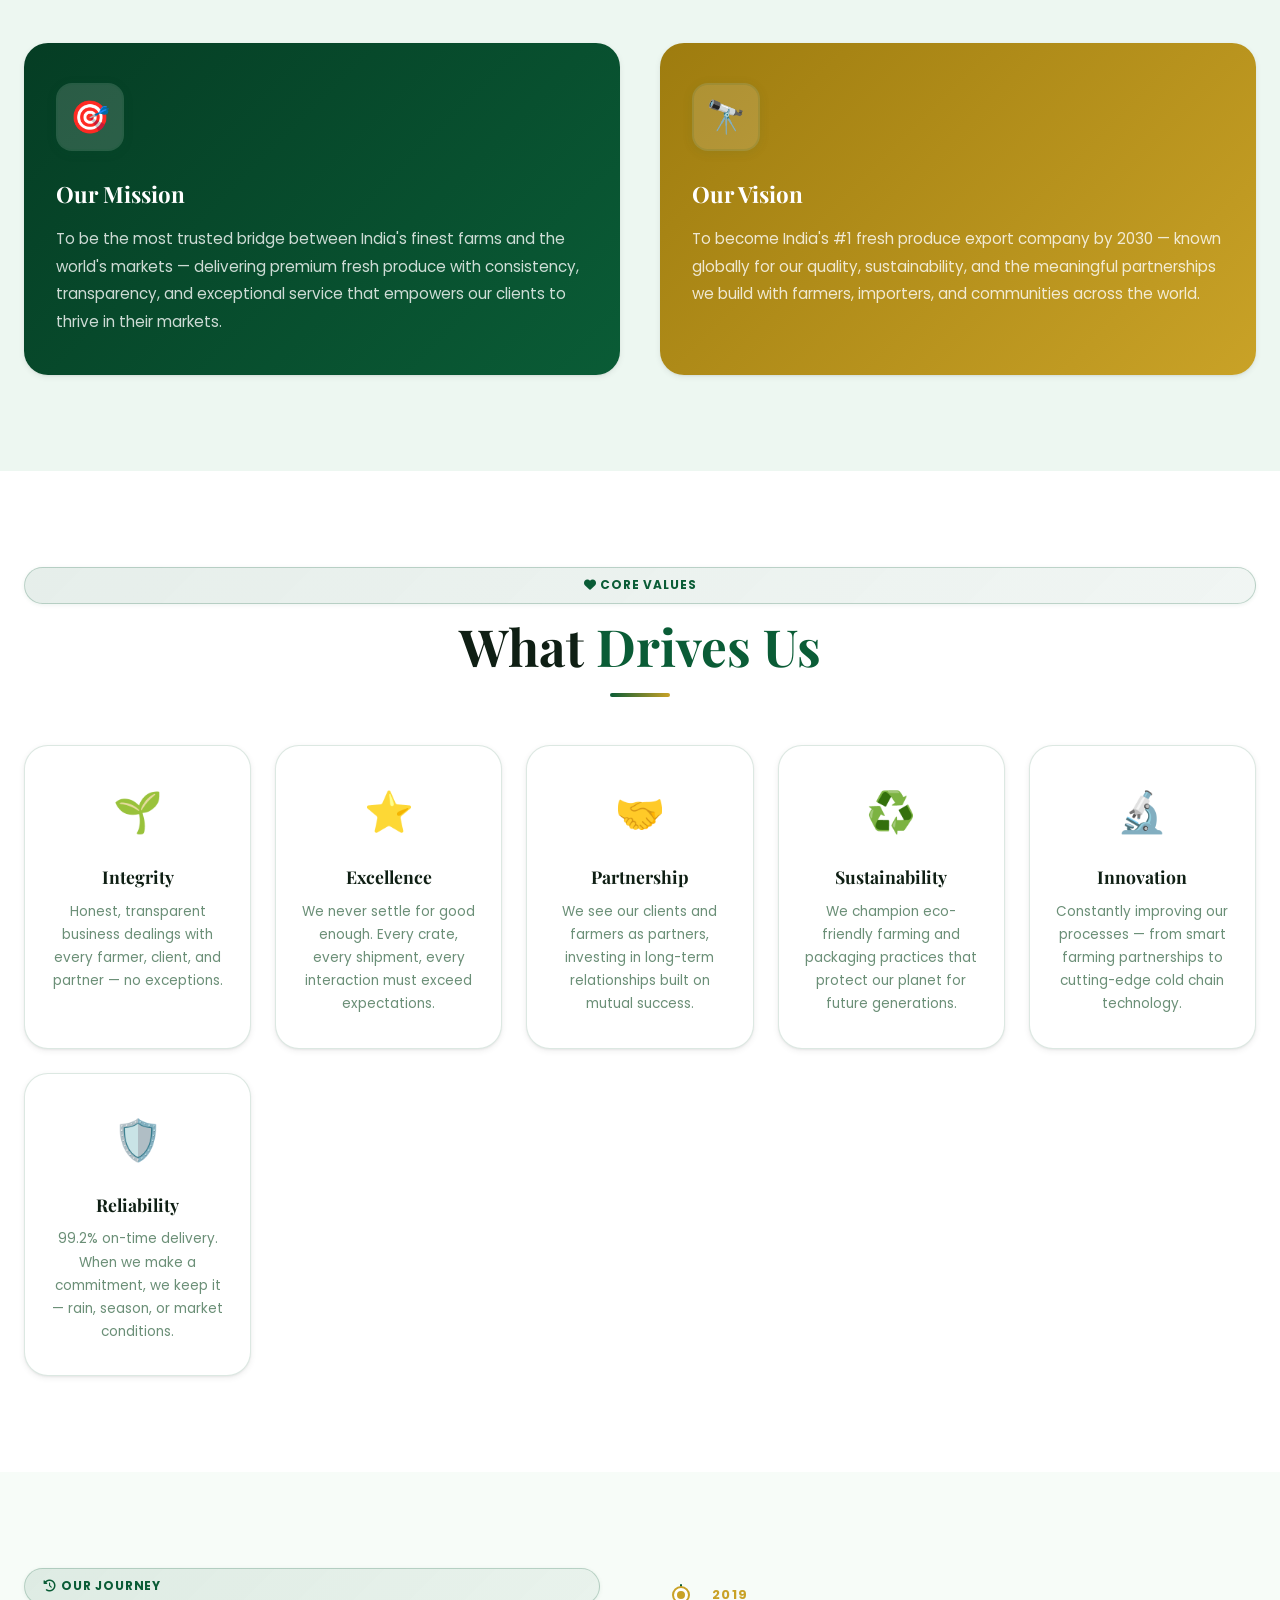
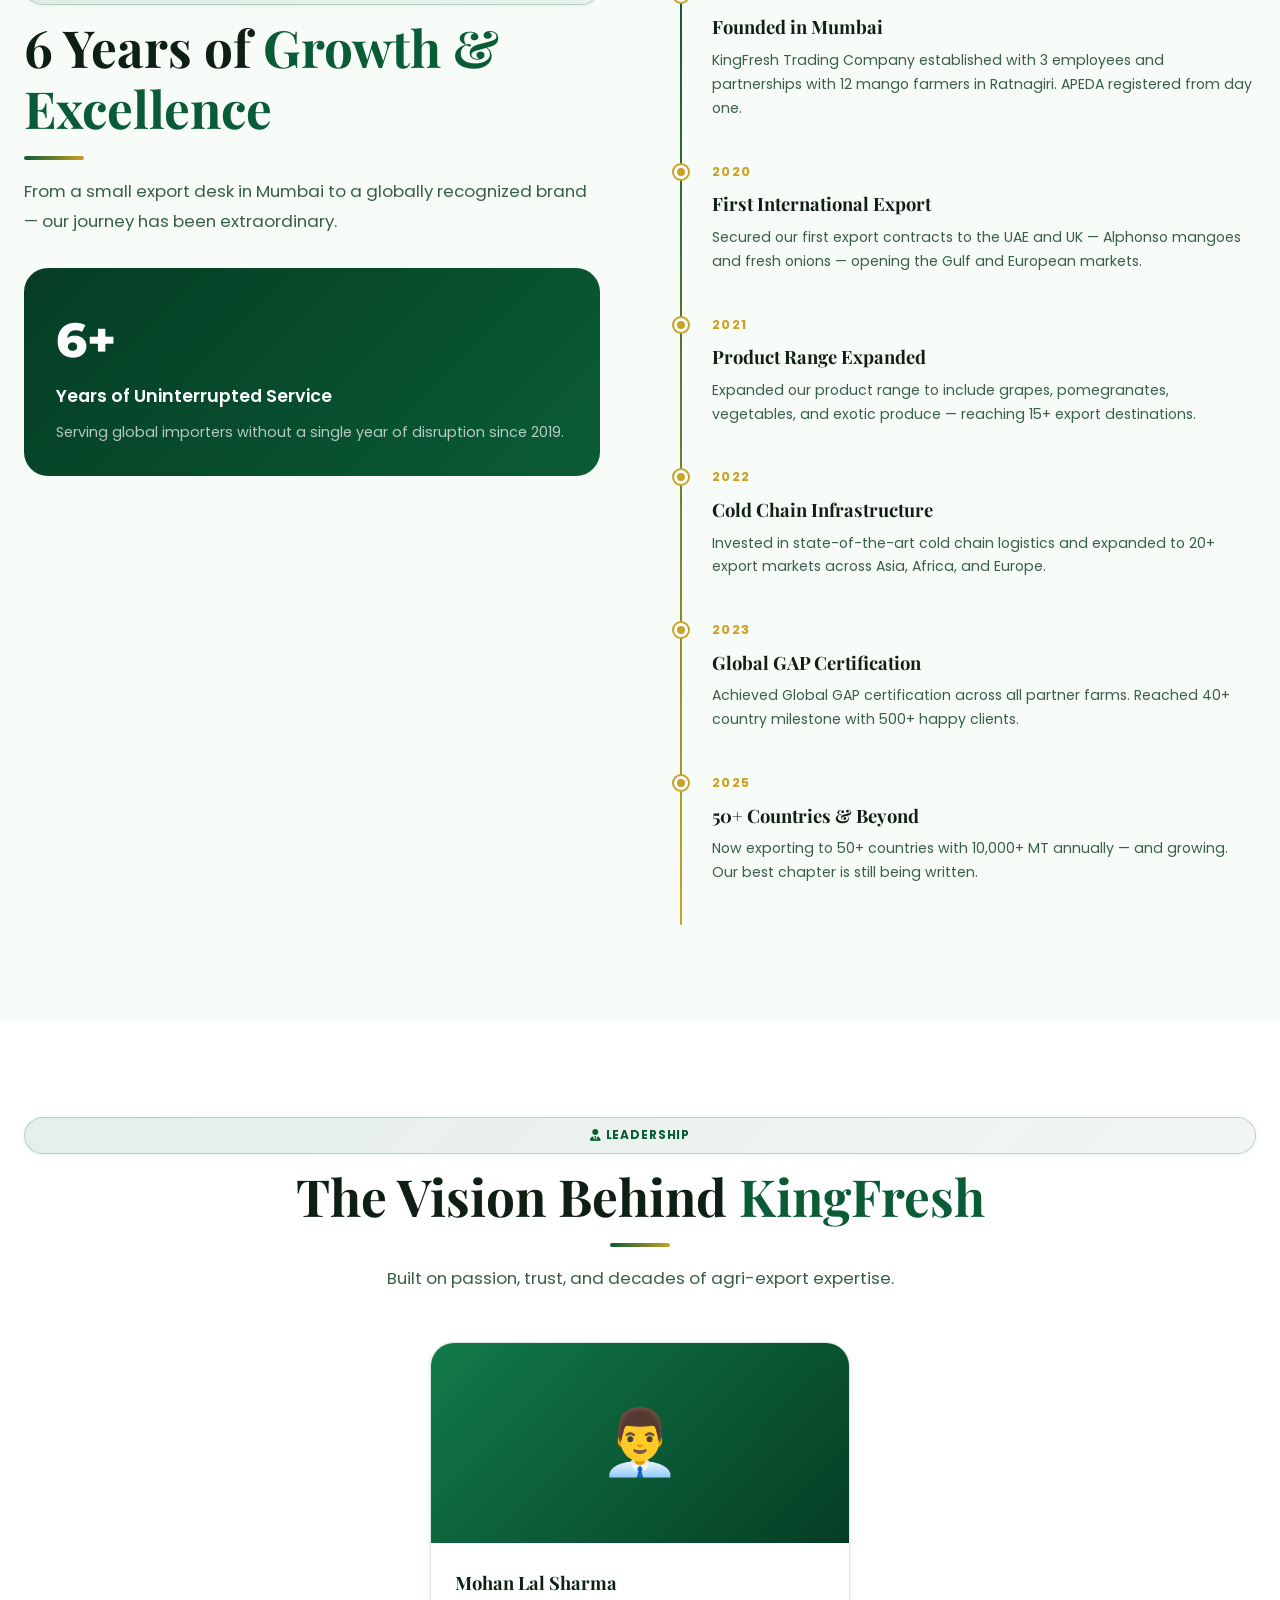
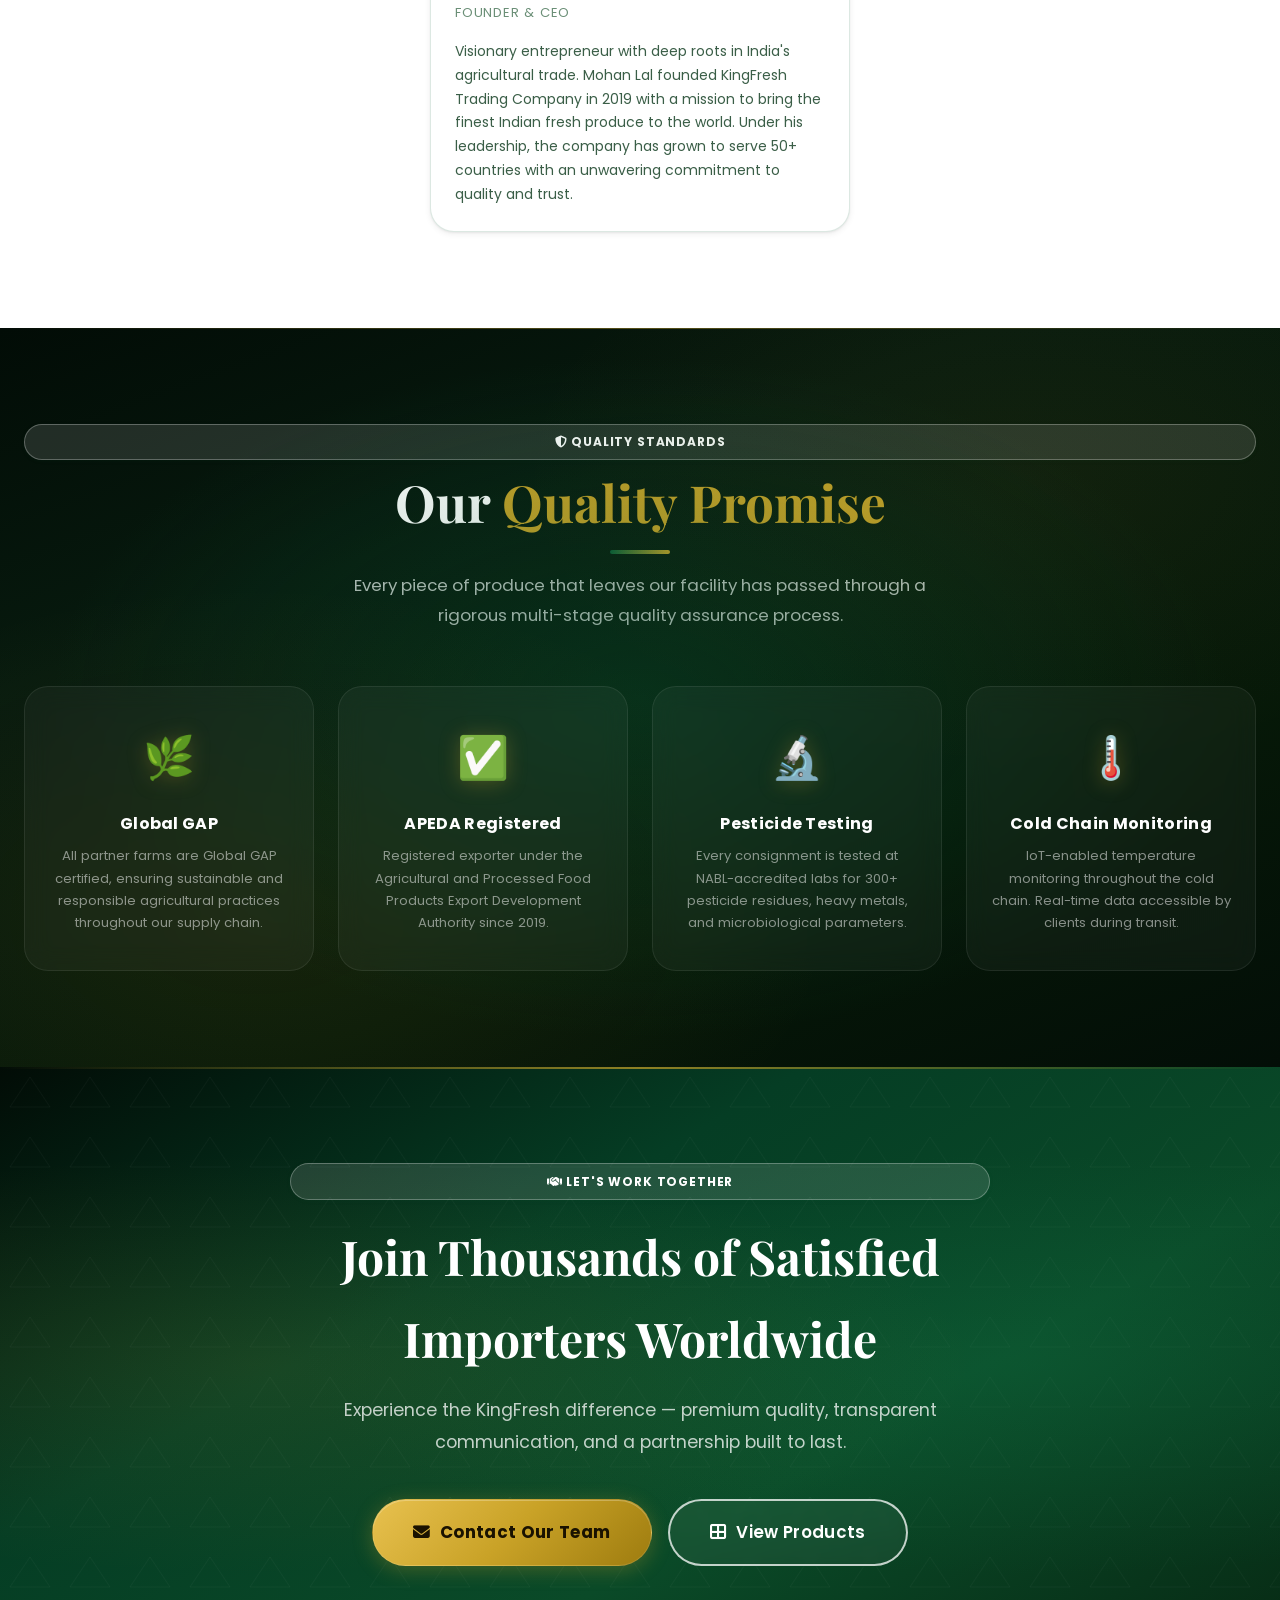
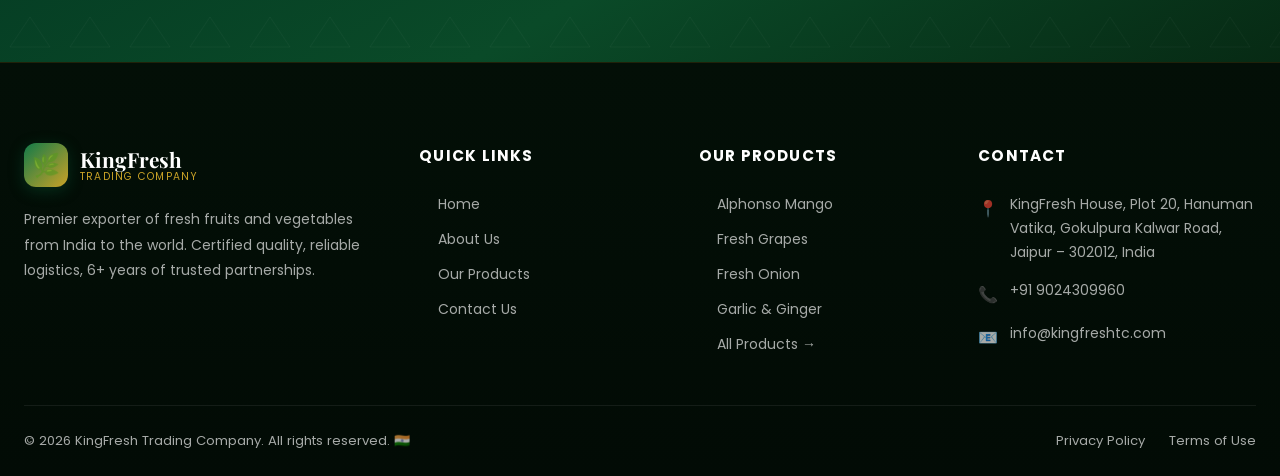
==== commit 0eb2ab3f: "Add product image & CEO photo upload in admin; revert text logo - Logo reverted to original KingFres" ====
--- a/about.html
+++ b/about.html
@@ -16,7 +16,7 @@
 <!-- PRELOADER -->
 <div id="preloader" role="status" aria-label="Loading">
   <div class="preloader-inner">
-    <div class="preloader-logo"><img src="images/logo.jpeg" alt="KingFresh" style="height:72px;width:auto;border-radius:10px;"/></div>
+    <div class="preloader-logo">King<span>Fresh</span></div>
     <div class="preloader-bar"><div class="preloader-bar-fill"></div></div>
   </div>
 </div>
@@ -25,7 +25,8 @@
 <nav class="navbar transparent" aria-label="Main Navigation">
   <div class="container nav-inner">
     <a href="index.html" class="nav-logo">
-      <img src="images/logo.jpeg" alt="KingFresh Trading Company" style="height:54px;width:auto;border-radius:8px;"/>
+      <div class="nav-logo-icon">🌿</div>
+      <div class="nav-logo-text">KingFresh<span>Trading Company</span></div>
     </a>
     <ul class="nav-links">
       <li><a href="index.html"    class="nav-link">Home</a></li>
@@ -245,7 +246,7 @@
     </div>
     <div style="display:flex;justify-content:center;">
       <div class="team-card reveal stagger-1" style="max-width:420px;width:100%;">
-        <div class="team-avatar">👨‍💼</div>
+        <div class="team-avatar" id="ceo-avatar">👨‍💼</div>
         <div class="team-body">
           <div class="team-name">Mohan Lal Sharma</div>
           <div class="team-role">Founder &amp; CEO</div>
@@ -310,7 +311,7 @@
   <div class="container">
     <div class="footer-grid">
       <div class="footer-brand">
-        <div class="nav-logo" style="margin-bottom:1.25rem;"><img src="images/logo.jpeg" alt="KingFresh Trading Company" style="height:64px;width:auto;border-radius:8px;"/></div>
+        <div class="nav-logo" style="margin-bottom:1.25rem;"><div class="nav-logo-icon">🌿</div><div class="nav-logo-text">KingFresh<span>Trading Company</span></div></div>
         <p class="footer-brand-desc">Premier exporter of fresh fruits and vegetables from India to the world. Certified quality, reliable logistics, 6+ years of trusted partnerships.</p>
       </div>
       <div>
